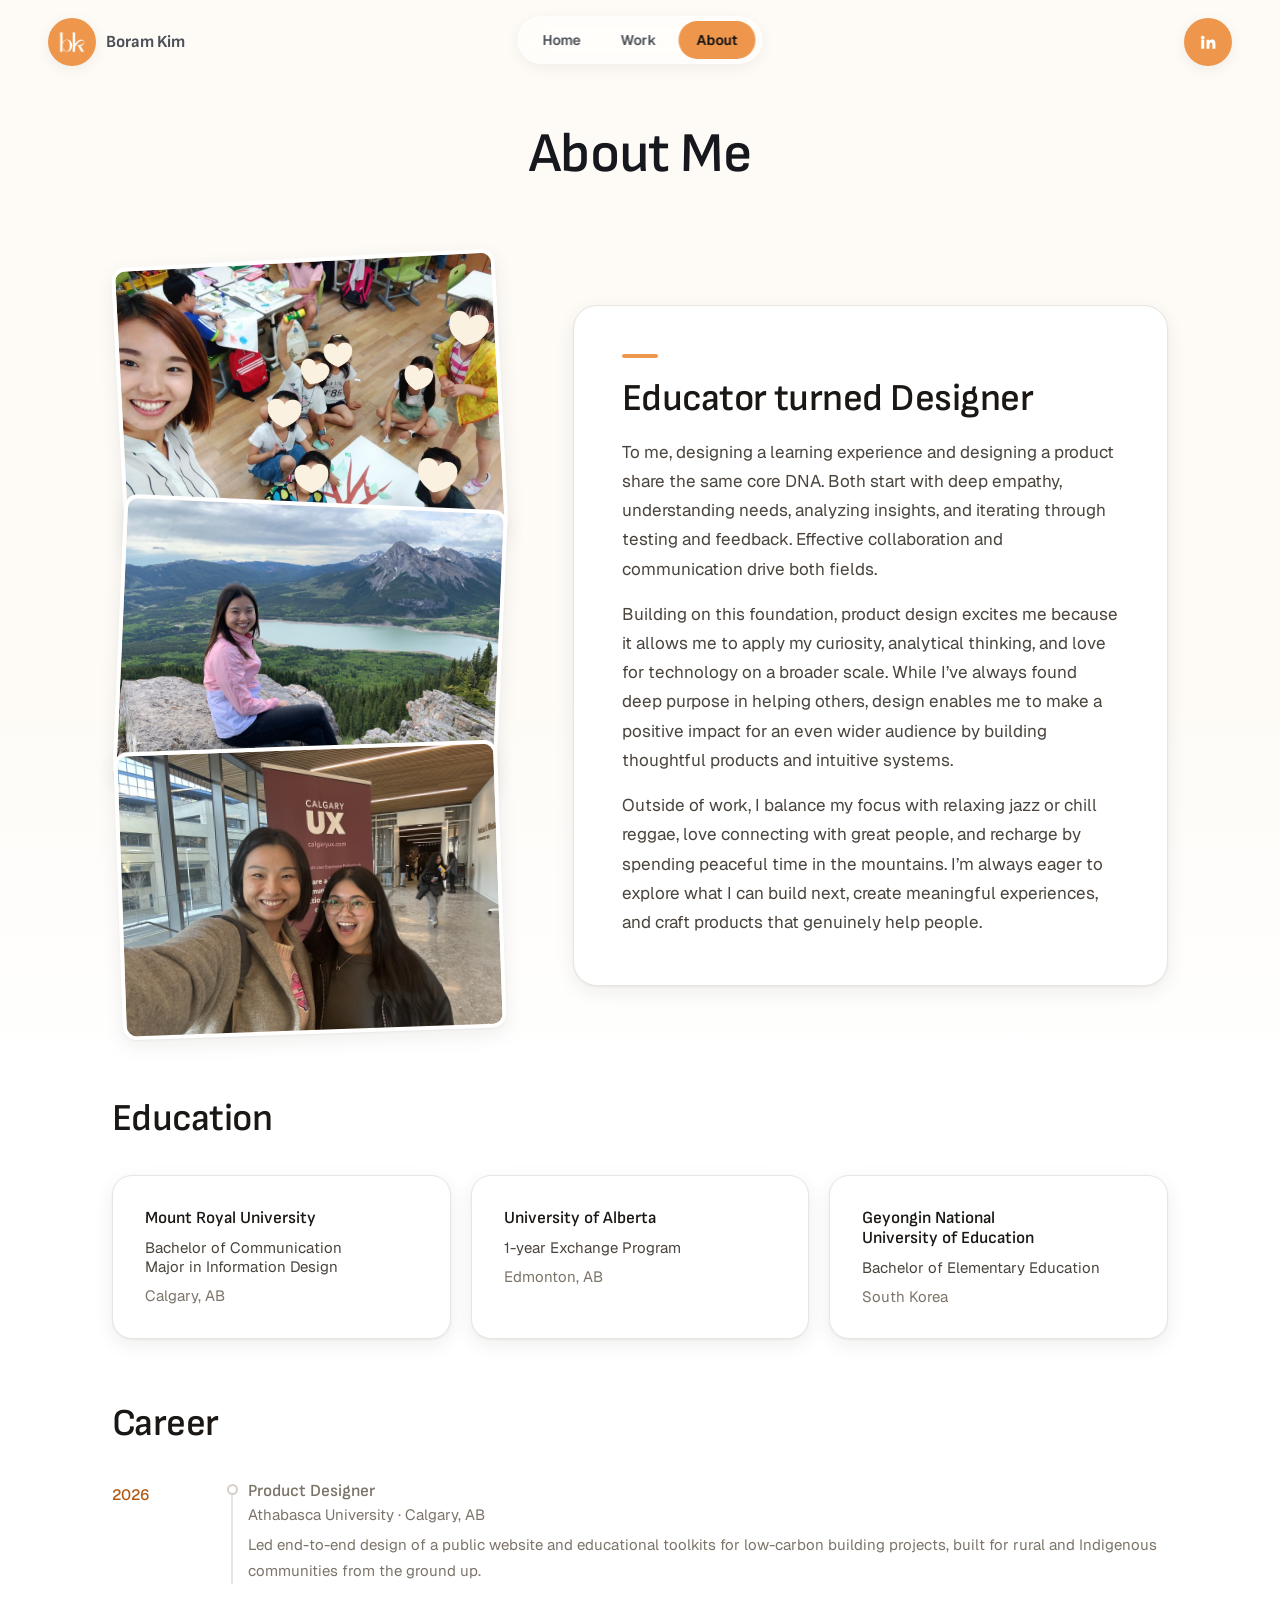
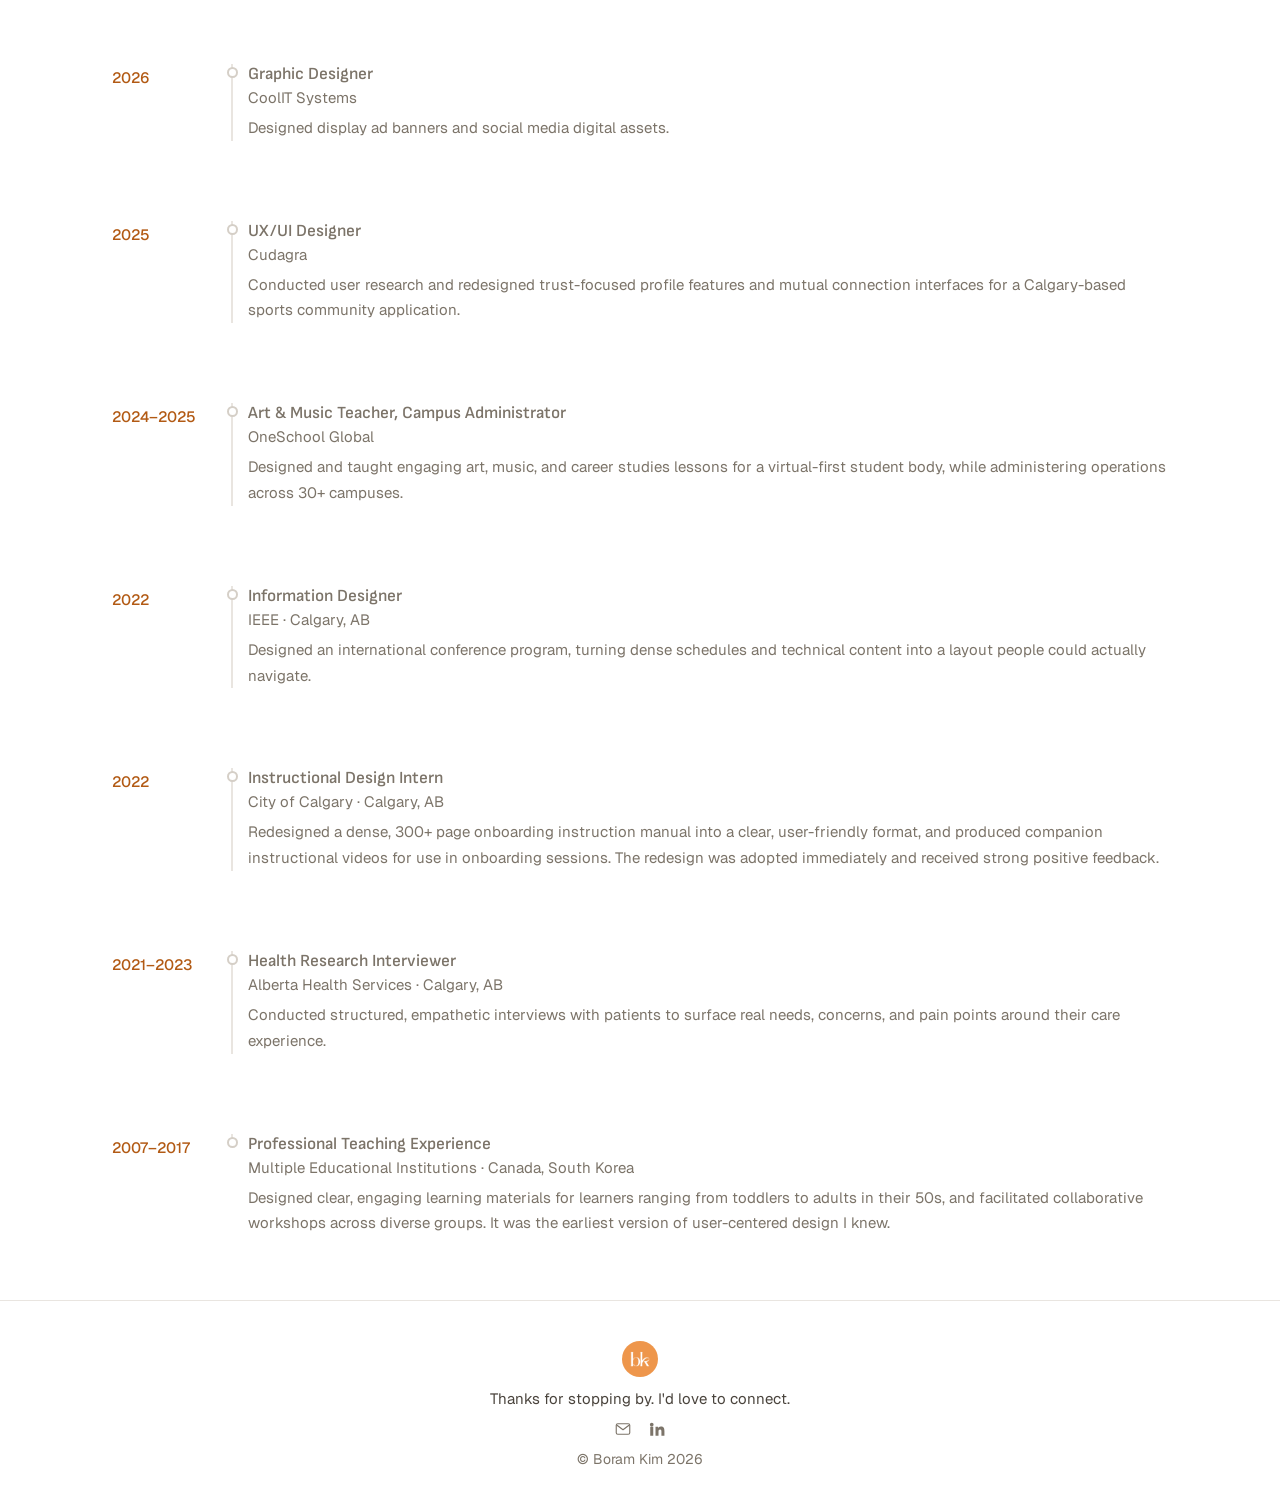
==== about.html @ 5d8f3855 "feat: vertical overlapping photo stack on About page, re-center eatt thumbnail Drop the placeholder " ====
<!DOCTYPE html>
<html lang="en">
<head>
<meta charset="UTF-8">
<meta name="viewport" content="width=device-width, initial-scale=1.0">
<title>Boram Kim | About</title>
<link rel="icon" type="image/png" sizes="32x32" href="images/favicon-32x32.png">
<link rel="icon" type="image/png" sizes="16x16" href="images/favicon-16x16.png">
<link rel="icon" href="images/favicon.ico">
<link rel="apple-touch-icon" sizes="180x180" href="images/apple-touch-icon.png">
<link rel="preconnect" href="https://fonts.googleapis.com">
<link rel="preconnect" href="https://fonts.gstatic.com" crossorigin>
<link rel="stylesheet" href="https://fonts.googleapis.com/css2?family=Geist:wght@400;500;600&family=Sofia+Sans:wght@400;500;600;700&display=swap">
<link rel="stylesheet" href="styles.css">
</head>
<body class="about-page">

<header class="navbar">
  <div class="nav-inner">
    <a class="nav-brand" href="index.html#home">
      <img class="nav-logo" src="images/logo-bk.png" alt="Boram Kim logo">
      <span class="brand-name">Boram Kim</span>
    </a>

    <nav class="nav-pill" aria-label="Main navigation">
      <a href="index.html#home" class="nav-link">Home</a>
      <a href="index.html#work" class="nav-link">Work</a>
      <a href="about.html" class="nav-link active">About</a>
    </nav>

    <div class="nav-actions">
      <a class="btn-linkedin" href="https://www.linkedin.com/in/boramkim/" aria-label="LinkedIn" target="_blank" rel="noopener">
        <svg width="18" height="18" viewBox="0 0 24 24" fill="currentColor" xmlns="http://www.w3.org/2000/svg">
          <path d="M4.98 3.5a2.5 2.5 0 1 1 0 5 2.5 2.5 0 0 1 0-5ZM3 9h4v12H3V9Zm6.5 0h3.8v1.64h.05c.53-1 1.83-2.06 3.77-2.06 4.03 0 4.78 2.65 4.78 6.1V21h-4v-5.4c0-1.29-.02-2.95-1.8-2.95-1.8 0-2.08 1.4-2.08 2.85V21h-4V9Z"/>
        </svg>
      </a>
      <button class="nav-burger" id="navBurger" aria-label="Menu" aria-expanded="false" aria-controls="mobileMenu">
        <span></span><span></span><span></span>
      </button>
    </div>
  </div>

  <nav class="mobile-menu" id="mobileMenu" aria-label="Mobile navigation">
    <a href="index.html#home" class="mobile-link">Home</a>
    <a href="index.html#work" class="mobile-link">Work</a>
    <a href="about.html" class="mobile-link active">About</a>
  </nav>
</header>

<main>
  <div class="about-hero-wrap">
  <section class="page-intro measure" id="about">
    <h1>About Me</h1>
  </section>

  <section class="about-top measure-wide" aria-label="Photos of Boram, and a short introduction">
    <div class="photo-stack">
      <button class="photo-stack-item" style="--rot:-3deg;" aria-label="Show photo 1">
        <img src="images/about-photo-2.jpg" alt="Boram teaching a group of children an art activity in her classroom">
      </button>
      <button class="photo-stack-item" style="--rot:2.5deg;" aria-label="Show photo 2">
        <img src="images/about-photo-3.jpg" alt="Boram smiling on a mountain summit overlooking a lake and forest">
      </button>
      <button class="photo-stack-item" style="--rot:-2deg;" aria-label="Show photo 3">
        <img src="images/about-photo-4.jpg" alt="Boram and a friend at a Calgary UX community event">
      </button>
    </div>

    <div class="intro-card">
      <span class="intro-card-dot" aria-hidden="true"></span>
      <h2>Educator turned Designer</h2>
      <p>To me, designing a learning experience and designing a product share the same core DNA. Both start with deep empathy, understanding needs, analyzing insights, and iterating through testing and feedback. Effective collaboration and communication drive both fields.</p>
      <p>Building on this foundation, product design excites me because it allows me to apply my curiosity, analytical thinking, and love for technology on a broader scale. While I&rsquo;ve always found deep purpose in helping others, design enables me to make a positive impact for an even wider audience by building thoughtful products and intuitive systems.</p>
      <p>Outside of work, I balance my focus with relaxing jazz or chill reggae, love connecting with great people, and recharge by spending peaceful time in the mountains. I&rsquo;m always eager to explore what I can build next, create meaningful experiences, and craft products that genuinely help people.</p>
    </div>
  </section>
  </div>

  <section class="education-wrap measure-wide">
    <div class="section-head">
      <h2>Education</h2>
    </div>

    <ul class="education-grid">
      <li class="education-item">
        <h3>Mount Royal University</h3>
        <p class="education-major">Bachelor of Communication<br>Major in Information Design</p>
        <p class="education-location">Calgary, AB</p>
      </li>
      <li class="education-item">
        <h3>University of Alberta</h3>
        <p class="education-major">1-year Exchange Program</p>
        <p class="education-location">Edmonton, AB</p>
      </li>
      <li class="education-item">
        <h3>Geyongin National University of Education</h3>
        <p class="education-major">Bachelor of Elementary Education</p>
        <p class="education-location">South Korea</p>
      </li>
    </ul>
  </section>

  <section class="timeline-wrap measure-wide">
    <div class="section-head">
      <h2>Career</h2>
    </div>

    <ol class="timeline">
      <li class="timeline-item">
        <div class="timeline-date-col">
          <span class="timeline-date">2026</span>
        </div>
        <div class="timeline-rail"><span class="timeline-dot" aria-hidden="true"></span></div>
        <div class="timeline-body">
          <h3>Product Designer</h3>
          <p class="timeline-org">Athabasca University · Calgary, AB</p>
          <p>Led end-to-end design of a public website and educational toolkits for low-carbon building projects, built for rural and Indigenous communities from the ground up.</p>
        </div>
      </li>

      <li class="timeline-item">
        <div class="timeline-date-col">
          <span class="timeline-date">2026</span>
        </div>
        <div class="timeline-rail"><span class="timeline-dot" aria-hidden="true"></span></div>
        <div class="timeline-body">
          <h3>Graphic Designer</h3>
          <p class="timeline-org">CoolIT Systems</p>
          <p>Designed display ad banners and social media digital assets.</p>
        </div>
      </li>

      <li class="timeline-item">
        <div class="timeline-date-col">
          <span class="timeline-date">2025</span>
        </div>
        <div class="timeline-rail"><span class="timeline-dot" aria-hidden="true"></span></div>
        <div class="timeline-body">
          <h3>UX/UI Designer</h3>
          <p class="timeline-org">Cudagra</p>
          <p>Conducted user research and redesigned trust-focused profile features and mutual connection interfaces for a Calgary-based sports community application.</p>
        </div>
      </li>

      <li class="timeline-item">
        <div class="timeline-date-col">
          <span class="timeline-date">2024–2025</span>
        </div>
        <div class="timeline-rail"><span class="timeline-dot" aria-hidden="true"></span></div>
        <div class="timeline-body">
          <h3>Art & Music Teacher, Campus Administrator</h3>
          <p class="timeline-org">OneSchool Global</p>
          <p>Designed and taught engaging art, music, and career studies lessons for a virtual-first student body, while administering operations across 30+ campuses.</p>
        </div>
      </li>

      <li class="timeline-item">
        <div class="timeline-date-col">
          <span class="timeline-date">2022</span>
        </div>
        <div class="timeline-rail"><span class="timeline-dot" aria-hidden="true"></span></div>
        <div class="timeline-body">
          <h3>Information Designer</h3>
          <p class="timeline-org">IEEE · Calgary, AB</p>
          <p>Designed an international conference program, turning dense schedules and technical content into a layout people could actually navigate.</p>
        </div>
      </li>

      <li class="timeline-item">
        <div class="timeline-date-col">
          <span class="timeline-date">2022</span>
        </div>
        <div class="timeline-rail"><span class="timeline-dot" aria-hidden="true"></span></div>
        <div class="timeline-body">
          <h3>Instructional Design Intern</h3>
          <p class="timeline-org">City of Calgary · Calgary, AB</p>
          <p>Redesigned a dense, 300+ page onboarding instruction manual into a clear, user-friendly format, and produced companion instructional videos for use in onboarding sessions. The redesign was adopted immediately and received strong positive feedback.</p>
        </div>
      </li>

      <li class="timeline-item">
        <div class="timeline-date-col">
          <span class="timeline-date">2021–2023</span>
        </div>
        <div class="timeline-rail"><span class="timeline-dot" aria-hidden="true"></span></div>
        <div class="timeline-body">
          <h3>Health Research Interviewer</h3>
          <p class="timeline-org">Alberta Health Services · Calgary, AB</p>
          <p>Conducted structured, empathetic interviews with patients to surface real needs, concerns, and pain points around their care experience.</p>
        </div>
      </li>

      <li class="timeline-item">
        <div class="timeline-date-col">
          <span class="timeline-date">2007–2017</span>
        </div>
        <div class="timeline-rail"><span class="timeline-dot" aria-hidden="true"></span></div>
        <div class="timeline-body">
          <h3>Professional Teaching Experience</h3>
          <p class="timeline-org">Multiple Educational Institutions · Canada, South Korea</p>
          <p>Designed clear, engaging learning materials for learners ranging from toddlers to adults in their 50s, and facilitated collaborative workshops across diverse groups. It was the earliest version of user-centered design I knew.</p>
        </div>
      </li>
    </ol>
  </section>
</main>

<footer class="site-footer">
  <img class="footer-mark" src="images/logo-bk.png" alt="Boram Kim logo">
  <p class="footer-tagline">Thanks for stopping by. I'd love to connect.</p>

  <div class="footer-links">
    <a href="mailto:boram.g.kim@gmail.com" aria-label="Email">
      <svg width="18" height="18" viewBox="0 0 24 24" fill="none" xmlns="http://www.w3.org/2000/svg">
        <rect x="3" y="5" width="18" height="14" rx="2" stroke="currentColor" stroke-width="1.5"/>
        <path d="m4 7 8 6 8-6" stroke="currentColor" stroke-width="1.5" stroke-linecap="round" stroke-linejoin="round"/>
      </svg>
    </a>
    <a href="https://www.linkedin.com/in/boramkim/" aria-label="LinkedIn" target="_blank" rel="noopener">
      <svg width="18" height="18" viewBox="0 0 24 24" fill="currentColor" xmlns="http://www.w3.org/2000/svg">
        <path d="M4.98 3.5a2.5 2.5 0 1 1 0 5 2.5 2.5 0 0 1 0-5ZM3 9h4v12H3V9Zm6.5 0h3.8v1.64h.05c.53-1 1.83-2.06 3.77-2.06 4.03 0 4.78 2.65 4.78 6.1V21h-4v-5.4c0-1.29-.02-2.95-1.8-2.95-1.8 0-2.08 1.4-2.08 2.85V21h-4V9Z"/>
      </svg>
    </a>
  </div>

  <p class="footer-copyright">&copy; Boram Kim <span id="footerYear"></span></p>
</footer>

<script src="script.js"></script>
</body>
</html>
---- styles.css ----
:root {
  /* Landing/about exception palette — design-system.md §9.2 */
  --bg: #fdf8f0;
  --ink: #16181d;
  --gray: #6b7280;
  --gray-dark: #4b4f58;
  --yellow: #ee964b;
  --black: #111214;
  --white: #ffffff;
  --nav-h: 48px;

  /* Typography — design-system.md §3 (applies site-wide, no exception) */
  --font-display: "Sofia Sans", "Helvetica Neue", Arial, sans-serif;
  --font-accent: "Sofia Sans", "Helvetica Neue", Arial, sans-serif;
  --font-body: "Geist", -apple-system, "Segoe UI", sans-serif;

  --text-display: clamp(2.75rem, 1.5rem + 5.2vw, 5rem);
  --text-h1: clamp(2.25rem, 1.5rem + 3.0vw, 3.5rem);
  --text-h2: clamp(1.75rem, 1.35rem + 1.7vw, 2.375rem);
  --text-h3: clamp(1.375rem, 1.18rem + 0.8vw, 1.6875rem);
  --text-h4: 1.0625rem;
  --text-lead: clamp(1.125rem, 1.05rem + 0.4vw, 1.375rem);
  --text-body: 1.0625rem;
  --text-body-sm: 0.9375rem;
  --text-caption: 0.875rem;
  --text-eyebrow: 0.8125rem;
  --text-micro: 0.6875rem; /* interview-insight card labels */
  --text-metric: clamp(2.5rem, 1.8rem + 3.0vw, 3.75rem);
  --text-num-lg: clamp(1.75rem, 1.4rem + 1.2vw, 2.25rem); /* case-study row numbering */

  --leading-display: 1.0;
  --leading-tight: 1.10;
  --leading-snug: 1.35;
  --leading-relaxed: 1.5;
  --leading-body: 1.72;

  --tracking-display: -0.022em;
  --tracking-tight: -0.014em;
  --tracking-normal: 0em;
  --tracking-accent: 0.09em;

  /* Layout — design-system.md §4 (applies site-wide, no exception) */
  --measure: 52rem;
  --measure-wide: 72rem; /* docs/landing-structure-update.md §0b — card grids only */
  --page-gutter: clamp(1.25rem, 5vw, 3rem);
  --rail-width: 8rem; /* design-system.md §4.1 — case-study side nav rail */
  --rail-gap: 2.5rem;

  /* Elevation — docs/landing-structure-update.md §0a */
  --shadow-card: 0 1px 2px rgb(26 23 20 / .05),
                 0 6px 20px rgb(26 23 20 / .07);
  --shadow-card-hover: 0 2px 4px rgb(26 23 20 / .06),
                       0 14px 32px rgb(26 23 20 / .11);

  /* design-system.md §9.2 names, aliased to the tokens above (no value change) */
  --landing-bg: var(--bg);
  --landing-ink: var(--ink);
  --landing-gray: var(--gray);
  --landing-gray-dark: var(--gray-dark);
  --landing-accent: var(--yellow);
  --landing-black: var(--black);
  --landing-white: var(--white);

  /* Color — design-system.md §2.1 (applies site-wide, no exception) */
  --color-paper: #ffffff;
  --color-paper-sunken: #faf8f6;
  --color-line: #e9e5e0;
  --color-line-strong: #d5cfc7;
  --color-ink: #1a1714;
  --color-ink-secondary: #4a443d;
  --color-ink-muted: #7c7469;
  --color-brand: #ee964b;
  --color-brand-ink: #b25a14;
  --color-brand-soft: #fdf1e6;
  --color-teal: #1f6f63;
  --color-teal-soft: #e7f1ef;
  --color-focus: #b25a14;
}

.measure {
  width: 100%;
  max-width: var(--measure);
  margin-inline: auto;
  padding-inline: var(--page-gutter);
}

.measure-wide {
  width: 100%;
  max-width: var(--measure-wide);
  margin-inline: auto;
  padding-inline: var(--page-gutter);
}

* { box-sizing: border-box; }

html { scroll-behavior: smooth; }

html, body {
  margin: 0;
  padding: 0;
  background: var(--bg);
  color: var(--ink);
  font-family: var(--font-body), "Apple Color Emoji", "Segoe UI Emoji", "Noto Color Emoji", sans-serif;
}

/* About page only — the top (.about-hero-wrap) carries its own cream-to-
   white gradient, so the body base just needs to be the white it fades
   into for the sections below. */
body.about-page {
  background: var(--color-paper);
}

/* Matches where "Case Studies" lands when Work is clicked from the landing
   page (.work-white's own top padding), so the two pages' headings sit at
   the same height. */
body.about-page .page-intro {
  padding-top: 7.75rem;
}

a { text-decoration: none; color: inherit; }
button { font: inherit; border: none; background: none; cursor: pointer; }

h1, h2, h3, h4 {
  font-family: var(--font-display);
  font-weight: 600;
  text-wrap: balance;
  margin: 0;
}

/* ---------- Navbar ---------- */

.navbar {
  position: absolute;
  inset-inline: 0;
  top: 0;
  z-index: 6;
  padding: 18px var(--page-gutter);
}

.nav-inner {
  /* spans the full navbar (inset only by its page-gutter padding) so the
     logo and icon sit toward the viewport edges instead of --measure's
     narrower reading width */
  width: 100%;
  display: grid;
  grid-template-columns: 1fr auto 1fr;
  align-items: center;
  gap: 16px;
}

/* explicit column placement: .nav-pill is position:fixed and out of grid
   flow, so auto-placement would otherwise slide .nav-actions into the
   middle column instead of the right one */
.nav-brand { grid-column: 1; justify-self: start; }
.nav-actions { grid-column: 3; justify-self: end; }

.nav-brand {
  display: flex;
  align-items: center;
  gap: 10px;
  flex-shrink: 0;
}

.nav-logo {
  width: var(--nav-h);
  height: var(--nav-h);
  border-radius: 50%;
  box-shadow: 0 4px 16px rgba(17, 18, 20, 0.06);
  object-fit: cover;
  flex-shrink: 0;
}

.brand-name {
  font-family: var(--font-display);
  font-weight: 700;
  font-size: 17px;
  color: var(--gray-dark);
}

.nav-pill {
  position: fixed;
  top: 16px;
  left: 50%;
  transform: translateX(-50%);
  z-index: 50;
  display: flex;
  align-items: center;
  gap: 4px;
  height: var(--nav-h);
  background: rgba(255, 255, 255, 0.55);
  backdrop-filter: blur(14px) saturate(180%);
  -webkit-backdrop-filter: blur(14px) saturate(180%);
  border: 1px solid rgba(255, 255, 255, 0.6);
  border-radius: 999px;
  padding: 4px 6px;
  box-shadow: 0 4px 16px rgba(17, 18, 20, 0.06);
}

.nav-link {
  height: 100%;
  display: flex;
  align-items: center;
  padding: 0 18px;
  border-radius: 999px;
  font-weight: 600;
  font-size: 14px;
  color: #4b4f58;
  transition: background 0.2s, color 0.2s;
  white-space: nowrap;
}

.nav-link:hover { color: var(--ink); }

.nav-link.active {
  background: var(--yellow);
  color: var(--black);
}

.nav-actions {
  display: flex;
  align-items: center;
  gap: 8px;
  flex-shrink: 0;
}

.btn-linkedin {
  display: flex;
  align-items: center;
  justify-content: center;
  width: var(--nav-h);
  height: var(--nav-h);
  background: var(--yellow);
  color: var(--white);
  border-radius: 50%;
  box-shadow: 0 4px 16px rgba(17, 18, 20, 0.06);
  transition: transform 0.15s ease;
}

.btn-linkedin:hover { transform: translateY(-2px); }

.nav-burger {
  display: none;
  flex-direction: column;
  align-items: center;
  justify-content: center;
  gap: 5px;
  width: var(--nav-h);
  height: var(--nav-h);
  background: var(--white);
  border-radius: 12px;
  box-shadow: 0 4px 16px rgba(17, 18, 20, 0.06);
}

.nav-burger span {
  width: 20px;
  height: 2px;
  background: var(--black);
  border-radius: 2px;
  transition: transform 0.2s ease, opacity 0.2s ease;
}

.nav-burger.open span:nth-child(1) { transform: translateY(7px) rotate(45deg); }
.nav-burger.open span:nth-child(2) { opacity: 0; }
.nav-burger.open span:nth-child(3) { transform: translateY(-7px) rotate(-45deg); }

.mobile-menu {
  display: none;
  flex-direction: column;
  width: 200px;
  padding: 0 8px;
  max-height: 0;
  overflow: hidden;
  background: var(--white);
  border-radius: 16px;
  box-shadow: 0 4px 16px rgba(17, 18, 20, 0.06);
  box-sizing: border-box;
  transition: max-height 0.25s ease, padding 0.25s ease;
}

/* Padding only applies once open — at max-height:0 it left a persistent
   sliver visible even "closed", since Chrome doesn't collapse padding
   along with a max-height clamp the way it does ordinary content. */
.mobile-menu.open { padding: 4px 8px; }

.mobile-menu.open {
  max-height: 240px;
}

.mobile-link {
  position: relative;
  padding: 14px 6px;
  font-weight: 600;
  font-size: 15px;
  color: var(--ink);
}

/* Inset from the link's own padding edges (shorter than full-bleed) and
   skipped on the last item — no divider needed below "About". */
.mobile-link:not(:last-child)::after {
  content: "";
  position: absolute;
  left: 6px;
  right: 6px;
  bottom: 0;
  border-bottom: 1px solid rgba(17, 18, 20, 0.05);
}

.mobile-link.active { color: var(--black); font-weight: 700; }

/* ---------- Hero ---------- */

.hero {
  position: relative;
  min-height: 100svh;
  display: grid;
  place-items: center;
  align-content: center; /* without this, the two auto rows stretch to fill
    the hero and each child centers inside its own oversized row instead of
    the headline+copy centering together as one compact block */
  padding: 6.5rem 0 5.75rem; /* top clears the header, bottom clears the scroll cue */
  overflow: hidden;
  color: var(--landing-ink);

  background: linear-gradient(
    to bottom,
    var(--landing-bg) 0%,
    var(--landing-bg) 72%,
    var(--color-paper) 100%
  );
}

.hero-content {
  position: relative;
  z-index: 5;
  /* text column stays exactly --measure wide, as before — the page-gutter
     padding here is only a narrow-viewport safety margin, not a width cut */
  max-width: calc(var(--measure) + 2 * var(--page-gutter));
  margin-inline: auto;
  padding-inline: var(--page-gutter);
  text-align: center;
}

.hero h1 {
  /* --text-display is documented as hero-only at 44→80px (design-system.md §3.2);
     using --text-h1 (36→56px) instead — still an existing design-system token,
     just the next size down, no new value introduced */
  font-size: var(--text-h1);
  line-height: var(--leading-tight);
  letter-spacing: var(--tracking-tight);
}

/* ---------- Generic page intro (non-hero pages, e.g. about.html) ---------- */
/* Top padding matches .hero's so content clears the absolutely-positioned navbar. */

.page-intro {
  padding: 6.5rem 0 4rem;
  text-align: center;
}

.page-intro h1 {
  font-size: var(--text-h1);
  line-height: var(--leading-tight);
  letter-spacing: var(--tracking-tight);
}

/* ---------- About page: hero gradient (mirrors .hero's cream-to-white fade) ---------- */

.about-hero-wrap {
  background: linear-gradient(
    to bottom,
    color-mix(in srgb, var(--bg) 55%, white) 0%,
    color-mix(in srgb, var(--bg) 55%, white) 65%,
    var(--color-paper) 100%
  );
}

/* ---------- About page: photo stack + intro (side by side) ---------- */

.about-top {
  display: grid;
  grid-template-columns: minmax(0, 4fr) minmax(0, 6fr);
  align-items: center;
  gap: clamp(2rem, 5vw, 4rem);
  padding-block: 0.5rem 3rem;
}

.photo-stack {
  display: flex;
  flex-direction: column;
  align-items: center;
  width: 100%;
  max-width: 24rem;
  margin-inline: auto;
}

.photo-stack-item {
  position: relative;
  width: 100%;
  aspect-ratio: 4 / 3;
  padding: 0;
  border: 4px solid var(--color-paper);
  border-radius: 0.875rem;
  overflow: hidden;
  background: var(--color-brand-soft);
  box-shadow: var(--shadow-card);
  color: var(--color-ink-muted);
  display: grid;
  place-items: center;
  rotate: var(--rot);
  cursor: pointer;
  margin-top: -2.75rem;
  transition: rotate 220ms cubic-bezier(.22,.61,.36,1),
              translate 220ms cubic-bezier(.22,.61,.36,1),
              scale 220ms cubic-bezier(.22,.61,.36,1),
              box-shadow 220ms ease;
}

.photo-stack-item:first-child { margin-top: 0; }

.photo-stack-item img {
  width: 100%;
  height: 100%;
  object-fit: cover;
  display: block;
}

.photo-stack-item.is-front {
  rotate: 0deg;
  scale: 1.06;
  translate: 0 -0.625rem;
  box-shadow: var(--shadow-card-hover);
}

/* ---------- About page: intro card ---------- */

.intro-card {
  background: var(--color-paper);
  border: 1px solid var(--color-line);
  border-radius: 1.5rem;
  padding: clamp(1.75rem, 4vw, 3rem);
  box-shadow: var(--shadow-card);
}

.intro-card-dot {
  display: block;
  width: 2.25rem;
  height: 4px;
  border-radius: 999px;
  background: var(--yellow);
  margin-bottom: 1.25rem;
}

.intro-card h2 {
  font-size: var(--text-h2);
  line-height: var(--leading-tight);
  letter-spacing: var(--tracking-tight);
  color: var(--color-ink);
  margin-bottom: 1.125rem;
}

.intro-card p {
  font-size: var(--text-body);
  line-height: var(--leading-body);
  color: var(--color-ink-secondary);
  margin: 0 0 1rem;
}

.intro-card p:last-child { margin-bottom: 0; }

/* ---------- About page: education + career ---------- */

.education-wrap { padding-block: 1rem 3rem; }
.timeline-wrap { padding-block: 1rem 4rem; }

.section-head { margin-bottom: clamp(1.5rem, 4vw, 2.25rem); }

.section-head h2 {
  font-size: var(--text-h2);
  line-height: var(--leading-tight);
  letter-spacing: var(--tracking-tight);
  color: var(--color-ink);
}

.education-grid {
  list-style: none;
  margin: 0;
  padding: 0;
  display: grid;
  grid-template-columns: repeat(3, 1fr);
  gap: 1.25rem;
}

.education-item {
  background: var(--color-paper);
  border: 1px solid var(--color-line);
  border-radius: 1.25rem;
  padding: clamp(1.5rem, 3vw, 2rem);
  box-shadow: var(--shadow-card);
  display: flex;
  flex-direction: column;
  gap: 0.625rem;
}

.education-item h3 {
  font-size: var(--text-h4);
  font-weight: 600;
  color: var(--color-ink);
}

.education-major {
  margin: 0;
  font-size: var(--text-body-sm);
  color: var(--color-ink-secondary);
}

.education-location {
  margin: 0;
  font-size: var(--text-body-sm);
  color: var(--color-ink-muted);
}

.timeline {
  list-style: none;
  margin: 0;
  padding: 0;
}

.timeline-item {
  display: grid;
  /* fixed first-column width, not minmax() — each <li> is its own grid
     container, so a content-sized track resolves to a different width per
     row (short "2026" vs. "May – Aug 2022"), throwing the dot/rail out of
     alignment between rows and making the connecting line look broken */
  grid-template-columns: 6.5rem 2rem 1fr;
  padding-block: clamp(1.75rem, 3.5vw, 2.5rem);
}

.timeline-item:first-child { padding-top: 0; }
.timeline-item:last-child { padding-bottom: 0; }

.timeline-date-col { padding-top: 0.1875rem; }

.timeline-date {
  font-size: var(--text-body-sm);
  font-weight: 500;
  color: var(--color-brand-ink);
}

.timeline-rail {
  position: relative;
  display: flex;
  justify-content: center;
}

.timeline-rail::before {
  content: "";
  position: absolute;
  left: 50%;
  top: 0;
  bottom: 0;
  width: 2px;
  translate: -50% 0;
  background: var(--color-line);
}

.timeline-item:first-child .timeline-rail::before { top: 0.5625rem; }
.timeline-item:last-child .timeline-rail::before { bottom: calc(100% - 0.5625rem); }

.timeline-dot {
  position: relative;
  z-index: 1;
  margin-top: 0.1875rem;
  width: 0.6875rem;
  height: 0.6875rem;
  border-radius: 50%;
  background: var(--color-paper);
  border: 2px solid var(--color-line-strong);
  transition: background 240ms ease, border-color 240ms ease, box-shadow 240ms ease;
}

.timeline-body h3 {
  margin: 0 0 0.25rem;
  font-size: var(--text-h4);
  font-weight: 600;
  color: var(--color-ink-muted);
  transition: color 240ms ease;
}

.timeline-org {
  margin: 0 0 0.5rem;
  font-size: var(--text-body-sm);
  color: var(--color-ink-muted);
}

.timeline-body p:last-child {
  margin: 0;
  font-size: var(--text-body-sm);
  line-height: var(--leading-body);
  color: var(--color-ink-muted);
  transition: color 240ms ease;
}

.timeline-item.is-active .timeline-dot {
  background: var(--color-brand);
  border-color: var(--color-brand);
  box-shadow: 0 0 0 4px var(--color-brand-soft);
}

.timeline-item.is-active .timeline-body h3 { color: var(--color-ink); }

.timeline-item.is-active .timeline-org,
.timeline-item.is-active .timeline-body p:last-child {
  color: var(--color-ink-secondary);
}

.hero-copy {
  position: relative;
  z-index: 5;
  max-width: calc(var(--measure) + 2 * var(--page-gutter));
  margin-inline: auto;
  padding-inline: var(--page-gutter);
  text-align: center;
  margin-block: 44px 64px;
}

.highlight {
  position: relative;
  display: inline-block;
  color: var(--yellow);
}

.highlight .wavy {
  position: absolute;
  left: 0;
  bottom: -8px;
  width: 100%;
  height: 10px;
}

.highlight .wavy path {
  stroke: var(--yellow);
  stroke-width: 6;
  stroke-linecap: round;
}

.subtitle {
  color: var(--gray-dark);
  font-weight: 400;
  font-size: var(--text-lead);
  line-height: var(--leading-snug);
  margin: 0 0 44px;
}

.mobile-break { display: none; }

.hero-actions {
  display: flex;
  align-items: center;
  justify-content: center;
  gap: 12px;
  flex-wrap: wrap;
}

.btn-primary, .btn-secondary {
  padding: 14px 26px;
  border-radius: 10px;
  font-weight: 400;
  font-size: 14px;
  transition: transform 0.15s ease, box-shadow 0.15s ease;
}

.btn-primary {
  background: var(--yellow);
  color: var(--black);
}

.btn-secondary {
  background: var(--white);
  color: var(--black);
  box-shadow: 0 4px 16px rgba(17, 18, 20, 0.06);
}

.btn-primary:hover, .btn-secondary:hover {
  transform: translateY(-2px);
  box-shadow: 0 8px 20px rgba(17, 18, 20, 0.1);
}

/* ---------- Scroll cue ---------- */

.scroll-cue {
  position: absolute;
  bottom: 1.75rem;
  left: 50%;
  translate: -50% 0;
  z-index: 2;
  display: flex;
  flex-direction: column;
  align-items: center;
  gap: 0.4375rem;

  font-family: var(--font-accent);
  font-size: var(--text-eyebrow);
  font-weight: 600;
  letter-spacing: var(--tracking-accent);
  text-transform: uppercase;
  color: var(--color-ink-muted);
  text-decoration: none;
}

.scroll-cue svg { animation: nudge 2.2s ease-in-out infinite; }

@keyframes nudge {
  0%, 100% { transform: translateY(0);        opacity: .4; }
  50%      { transform: translateY(.375rem);  opacity: 1; }
}

/* ---------- Floating icon bubbles ---------- */

.hero-icons {
  position: absolute;
  /* matches .hero's own padding, so top:%/bottom:% on bubbles clears the
     header/scroll-cue instead of measuring against the full hero box */
  top: 6.5rem;
  right: 0;
  bottom: 5.75rem;
  left: 0;
}

.icon-bubble {
  position: absolute;
  top: var(--top);
  left: var(--left);
  transform: translate(-50%, -50%);
  animation: float var(--duration, 5s) ease-in-out infinite;
  animation-delay: var(--delay, 0s);
  z-index: 3;
}

.icon-bubble.active {
  animation-play-state: paused;
  z-index: 11;
}

@keyframes float {
  0%, 100% { transform: translate(-50%, -50%) translateY(0); }
  50% { transform: translate(-50%, -50%) translateY(-14px); }
}

.bubble-circle {
  width: clamp(3.25rem, 5.1vw, 4.6875rem);   /* docs/landing-structure-update.md §2 size */
  height: clamp(3.25rem, 5.1vw, 4.6875rem);
  border-radius: 50%;
  background: transparent;
  box-shadow: none;
  display: flex;
  align-items: center;
  justify-content: center;
  font-size: clamp(2.125rem, 3.4vw, 3.125rem);   /* 34 → 50px, docs/landing-structure-update.md §2 */
  font-family: "Apple Color Emoji", "Segoe UI Emoji", "Noto Color Emoji", sans-serif;
  transition: transform 0.2s ease, filter 0.2s ease;
}

.bubble-circle:hover {
  transform: scale(1.1);
  filter: drop-shadow(0 8px 12px rgba(17, 18, 20, 0.18));
}

.bubble-icon-img {
  /* Color emoji glyphs (piano, etc.) render with much more visual ink than
     their nominal font-size box, so this is sized up from .bubble-circle's
     font-size to read as the same size on screen. */
  height: clamp(2.3rem, 3.68vw, 3.4rem);
  width: auto;
  display: block;
}

.icon-bubble.active .bubble-circle {
  transform: scale(1.1);
  filter: drop-shadow(0 8px 12px rgba(17, 18, 20, 0.18));
}

/* Speech-bubble tooltip */

.bubble-tooltip {
  position: absolute;
  top: 50%;
  min-width: 210px;
  max-width: 250px;
  background: var(--white);
  color: var(--ink);
  padding: 12px 14px;
  border-radius: 14px;
  font-size: 13px;
  line-height: 1.5;
  text-align: left;
  opacity: 0;
  pointer-events: none;
  transform: translateY(-50%) scale(0.9);
  transition: opacity 0.18s ease, transform 0.18s ease;
  box-shadow: 0 12px 30px rgba(17, 18, 20, 0.14);
  z-index: 10;
}

.bubble-tooltip strong {
  display: block;
  font-size: 13px;
  margin-bottom: 3px;
  color: var(--ink);
}

.bubble-tooltip p { margin: 0; color: var(--gray); }

.icon-bubble.active .bubble-tooltip {
  opacity: 1;
  pointer-events: auto;
  transform: translateY(-50%) scale(1);
}

.bubble-circle[data-tooltip-pos="right"] ~ .bubble-tooltip {
  left: calc(100% + 16px);
}
.bubble-circle[data-tooltip-pos="left"] ~ .bubble-tooltip {
  right: calc(100% + 16px);
  left: auto;
}
.bubble-circle[data-tooltip-pos="bottom"] ~ .bubble-tooltip {
  top: calc(100% + 14px);
  left: 50%;
  transform: translateX(-50%) scale(0.9);
}
.icon-bubble.active .bubble-circle[data-tooltip-pos="bottom"] ~ .bubble-tooltip {
  transform: translateX(-50%) scale(1);
}

/* Speech-bubble arrow */
.bubble-tooltip::after {
  content: "";
  position: absolute;
  width: 10px;
  height: 10px;
  background: var(--white);
}

.bubble-circle[data-tooltip-pos="right"] ~ .bubble-tooltip::after {
  left: -4px;
  top: 50%;
  transform: translateY(-50%) rotate(45deg);
}
.bubble-circle[data-tooltip-pos="left"] ~ .bubble-tooltip::after {
  right: -4px;
  top: 50%;
  transform: translateY(-50%) rotate(45deg);
}
.bubble-circle[data-tooltip-pos="bottom"] ~ .bubble-tooltip::after {
  top: -4px;
  left: 50%;
  transform: translateX(-50%) rotate(45deg);
}

/* ---------- Work (Case Studies + Contact) ---------- */

.work {
  --w-panel: #ffffff;
  --w-border: #ece2d2;
  --w-ink: #1a1714;
  --w-body: #4a443d;
  --w-muted: #7c7469;
  --w-accent: #b25a14;
  --w-orange: #ee964b;
  --w-orange-hover: #e5842f;
  --w-green: #1f6f63;
  --w-sub-bg: #fbf6ec;

  color: var(--w-body);
  scroll-margin-top: 24px;
}

.work h2, .work h3 {
  color: var(--w-ink);
}

.work-white {
  background: var(--color-paper);
  padding: clamp(3rem, 6vw, 5rem) 0 clamp(5rem, 12vw, 8.75rem);
}

.work-head {
  text-align: center;
  margin-bottom: clamp(2.5rem, 5vw, 3.75rem);
}

.work-head h1,
.work-head h2 {
  margin: 0;
  font-family: var(--font-display);
  font-weight: 700;
  font-size: var(--text-h1);          /* not --text-h2 — outweighs the scroll cue above it */
  line-height: var(--leading-tight);
  letter-spacing: var(--tracking-tight);
  color: var(--color-ink);
}

.grid {
  display: grid;
  grid-template-columns: repeat(2, 1fr);
  gap: 1.75rem;
}

.case {
  display: block;
  background: var(--color-paper);
  border-radius: 1rem;
  padding: 0.875rem 0.875rem 1.5rem;
  box-shadow: var(--shadow-card);
  text-decoration: none;
  color: inherit;
  transition: box-shadow 180ms cubic-bezier(.22,.61,.36,1),
              transform  180ms cubic-bezier(.22,.61,.36,1);
}

.case:hover {
  box-shadow: var(--shadow-card-hover);
  transform: translateY(-3px);
}

/* Not a link — just previews an upcoming case study. */
.case.is-soon { cursor: default; }
.case.is-soon:hover { box-shadow: var(--shadow-card); transform: none; }

.thumb-badge {
  position: absolute;
  top: 50%;
  left: 50%;
  translate: -50% -50%;
  font-family: var(--font-accent);
  font-weight: 600;
  font-size: var(--text-eyebrow);
  letter-spacing: var(--tracking-accent);
  text-transform: uppercase;
  color: var(--color-ink);
  background: color-mix(in srgb, var(--color-paper) 85%, transparent);
  padding: 0.5rem 1rem;
  border-radius: 999px;
  box-shadow: var(--shadow-card);
  white-space: nowrap;
}

.thumb {
  position: relative;
  aspect-ratio: 3 / 2;
  border-radius: 0.625rem;
  background: var(--color-brand-soft);
  margin-bottom: 1.25rem;
  display: grid;
  place-items: center;
  overflow: hidden;
}

.thumb img {
  width: 100%;
  height: 100%;
  object-fit: cover;
  object-position: center top;
}

/* Full-bleed screenshot thumbs (e.g. hero-image reuse) crop badly at 3:2 —
   show the whole image centered instead of covering and cutting off the
   edges. Plain paper bg, not the shared brand-soft one: two case cards
   sitting side by side on the same orange tint read as near-duplicates. */
.thumb.is-contain {
  background: var(--color-paper);
}

.thumb.is-contain img {
  object-fit: contain;
  object-position: center;
  transform: scale(var(--thumb-zoom, 1));
}

.case-body { padding-inline: 0.625rem; }

.tags { display: flex; gap: 0.4375rem; flex-wrap: wrap; margin-bottom: 0.9375rem; }

.tag {
  padding: 0.3125rem 0.6875rem;
  border-radius: 999px;
  background: var(--color-brand-soft);
  font-family: var(--font-body);
  font-size: var(--text-caption);
  font-weight: 500;
  color: var(--color-ink-muted);
  line-height: 1;
}

.case h3 {
  margin: 0 0 0.625rem;
  padding-left: 0.6875rem;
  font-family: var(--font-display);
  font-weight: 600;
  font-size: var(--text-lead);
  line-height: var(--leading-snug);
  letter-spacing: var(--tracking-tight);
  color: var(--color-ink);
}

.case p {
  margin: 0;
  padding-left: 0.6875rem;
  font-size: var(--text-body-sm);
  line-height: var(--leading-body);
  color: var(--color-ink-secondary);
}

/* ---------- Contact ---------- */

.contact {
  border-top: 1px solid var(--w-border);
  background: var(--w-sub-bg);
  padding: 80px var(--page-gutter) 88px;
  display: flex;
  flex-direction: column;
  align-items: center;
  gap: 36px;
  scroll-margin-top: 24px;
}

.contact-head {
  display: flex;
  flex-direction: column;
  align-items: center;
  gap: 16px;
  text-align: center;
  max-width: var(--measure);
}

.contact-status {
  display: inline-flex;
  align-items: center;
  gap: 9px;
  font-family: var(--font-display);
  font-size: var(--text-eyebrow);
  font-weight: 600;
  letter-spacing: var(--tracking-accent);
  text-transform: uppercase;
  color: var(--w-muted);
}

.contact-dot {
  width: 7px;
  height: 7px;
  border-radius: 50%;
  background: var(--w-green);
}

.contact-head h2 {
  font-size: var(--text-h2);
  line-height: var(--leading-tight);
  letter-spacing: var(--tracking-tight);
}

.contact-head p {
  font-size: var(--text-body);
  line-height: var(--leading-body);
  margin: 0;
}

.contact-form {
  width: 100%;
  max-width: var(--measure);
  display: grid;
  grid-template-columns: 1fr 1fr;
  gap: 16px;
}

.field {
  display: flex;
  flex-direction: column;
  gap: 7px;
}

.field span {
  font-family: var(--font-display);
  font-size: var(--text-eyebrow);
  font-weight: 600;
  letter-spacing: var(--tracking-accent);
  text-transform: uppercase;
  color: var(--w-muted);
}

.field input,
.field textarea {
  padding: 13px 16px;
  border: 1px solid var(--w-border);
  border-radius: 10px;
  background: var(--w-panel);
  font-size: var(--text-body);
  font-family: inherit;
  color: var(--w-ink);
  outline: none;
  transition: border-color 0.15s ease;
}

.field textarea { resize: vertical; line-height: 1.6; }

.field input:focus,
.field textarea:focus {
  border-color: var(--w-accent);
}

.field-full { grid-column: 1 / -1; }

.contact-submit-row {
  display: flex;
  justify-content: center;
}

.contact-submit {
  font-family: var(--font-display);
  font-size: var(--text-body-sm);
  font-weight: 600;
  padding: 13px 30px;
  border-radius: 999px;
  border: 1px solid transparent;
  background: var(--w-orange);
  color: #1a1714;
  cursor: pointer;
  transition: background 0.18s cubic-bezier(.2,0,0,1);
}

.contact-submit:hover {
  background: var(--w-orange-hover);
}

/* ---------- Footer ---------- */

.site-footer {
  border-top: 1px solid var(--color-line);
  background: var(--color-paper);
  padding: 40px var(--page-gutter);
  display: flex;
  flex-direction: column;
  align-items: center;
  gap: 12px;
  text-align: center;
}

.footer-mark {
  width: 36px;
  height: 36px;
  border-radius: 50%;
  object-fit: cover;
}

.footer-tagline {
  margin: 0;
  font-size: var(--text-body-sm);
  color: var(--color-ink-secondary);
}

.footer-links {
  display: flex;
  align-items: center;
  gap: 16px;
}

.footer-links a {
  display: flex;
  color: var(--color-ink-muted);
  transition: color 0.15s ease;
}

.footer-links a:hover {
  color: var(--color-ink);
}

.footer-copyright {
  margin: 0;
  font-size: var(--text-caption);
  color: var(--color-ink-muted);
}

/* ---------- Case study pages (e.g. urcareer.html) ---------- */
/* design-system.md §9.1 — case studies follow §2–5 with no exception, so
   these components use the standard sitewide palette (orange brand, used
   sparingly, plus neutral ink) rather than a bespoke per-project accent —
   every case study should read as one system, not each with its own hue. */

body.case-page {
  background: var(--color-paper);
  color: var(--color-ink-secondary);
}

.cs-casenav {
  display: none;
  position: fixed;
  top: 22vh;
  z-index: 40;
  width: var(--rail-width);
  right: calc(50% + (var(--measure) + 2 * var(--page-gutter)) / 2 + var(--rail-gap));
}

@media (min-width: 1300px) {
  .cs-casenav { display: block; }
}

.cs-casenav ol {
  list-style: none;
  margin: 0;
  padding: 0;
  display: flex;
  flex-direction: column;
  gap: 0.75rem;
}

.cs-casenav a {
  display: flex;
  align-items: center;
  gap: 0.75rem;
  text-decoration: none;
  font-family: var(--font-accent);
  font-weight: 600;
  font-size: 0.75rem;
  text-transform: uppercase;
  letter-spacing: 0.08em;
  color: var(--color-ink-muted);
  transition: color 260ms cubic-bezier(.65,0,.35,1);
}

.cs-casenav a::before {
  content: "";
  width: 12px;
  height: 2px;
  background: var(--color-line-strong);
  flex: none;
  transition: all 260ms cubic-bezier(.65,0,.35,1);
}

.cs-casenav a:hover { color: var(--color-ink); }
.cs-casenav a.is-active { color: var(--color-brand-ink); }
.cs-casenav a.is-active::before { width: 26px; background: var(--color-brand); }

.cs-hero { padding-top: 7.75rem; padding-bottom: 2.5rem; }

.cs-hero .tags { margin-bottom: 1.5rem; }

.cs-hero-title {
  font-size: var(--text-h1);
  line-height: var(--leading-tight);
  letter-spacing: var(--tracking-tight);
  color: var(--color-ink);
}

.cs-lead {
  margin-top: 1.5rem;
  font-size: var(--text-lead);
  line-height: var(--leading-snug);
  color: var(--color-ink-secondary);
}

.cs-figure { margin: 0; }

.cs-frame {
  border: 1px solid var(--color-line);
  border-radius: 1.125rem;
  overflow: hidden;
  background: var(--color-paper-sunken);
  position: relative;
}

.cs-frame img { display: block; width: 100%; height: auto; }

.cs-hero-img { display: block; width: 100%; height: auto; }

/* Stand-in for a figure whose real asset isn't ready yet — same frame,
   a plain label instead of an image. */
.cs-ph {
  display: flex;
  align-items: center;
  justify-content: center;
  padding: 1.5rem;
  text-align: center;
  font-family: var(--font-accent);
  font-size: var(--text-caption);
  font-weight: 600;
  text-transform: uppercase;
  letter-spacing: var(--tracking-accent);
  color: var(--color-ink-muted);
}

.cs-frame-embed { padding: 0; }
.cs-frame-embed iframe { display: block; width: 100%; height: min(70vh, 640px); border: 0; }

.cs-video { position: relative; overflow: hidden; }

/* Source export has a hairline dark column baked into its right edge —
   scale past the frame by a hair and let the wrapper's overflow clip it,
   rather than re-encoding. */
.cs-video-el { display: block; width: 101%; height: auto; }

.cs-video-pp {
  position: absolute;
  right: 0.5rem;
  top: 0.5rem;
  width: 2.25rem;
  height: 2.25rem;
  border-radius: 50%;
  border: 1px solid var(--color-line-strong);
  background: color-mix(in srgb, var(--color-paper) 88%, transparent);
  backdrop-filter: blur(6px);
  -webkit-backdrop-filter: blur(6px);
  color: var(--color-ink);
  display: grid;
  place-items: center;
  cursor: pointer;
  box-shadow: var(--shadow-card);
  transition: transform 180ms cubic-bezier(.22,.61,.36,1),
              background 180ms cubic-bezier(.22,.61,.36,1);
}

.cs-video-pp:hover { background: var(--color-paper); transform: scale(1.06); }
.cs-video-pp svg { display: block; width: 14px; height: 14px; }

.cs-figure figcaption {
  margin-top: 0.75rem;
  font-family: var(--font-accent);
  font-size: var(--text-caption);
  line-height: var(--leading-snug);
  color: var(--color-ink-muted);
}

.cs-meta-strip {
  margin: 2.5rem 0 0;
  display: grid;
  grid-template-columns: repeat(4, 1fr);
  gap: 1.5rem;
  padding-block: 1.5rem;
  border-top: 1px solid var(--color-line);
  border-bottom: 1px solid var(--color-line);
}

.cs-meta-strip.is-tri { grid-template-columns: 1.4fr 1.1fr 0.8fr; }
@media (max-width: 640px) { .cs-meta-strip.is-tri { grid-template-columns: 1fr; } }

.cs-meta-strip dt {
  margin-bottom: 0.5rem;
  font-family: var(--font-accent);
  font-size: var(--text-eyebrow);
  font-weight: 600;
  text-transform: uppercase;
  letter-spacing: var(--tracking-accent);
  color: var(--color-ink-muted);
}

.cs-meta-strip dd {
  margin: 0;
  font-size: var(--text-body-sm);
  line-height: var(--leading-relaxed);
  color: var(--color-ink);
}

.cs-block {
  padding-bottom: clamp(4.5rem, 8vw, 8rem);
  font-size: var(--text-body);
  line-height: var(--leading-body);
  scroll-margin-top: 6rem;
}

/* Reset first — the browser default UA margin-bottom on <p> was never
   overridden, so it stacked on top of each box's own bottom padding and
   made the space under the text look bigger than the space above it.
   Placed here (same specificity as the more specific rules below) so
   source order lets those still set their own margin-top afterward. */
.cs-block p { margin: 0; }

.cs-block:first-of-type { padding-top: clamp(4.5rem, 8vw, 8rem); }

.cs-eyebrow {
  display: flex;
  align-items: center;
  gap: 0.75rem;
  font-family: var(--font-accent);
  font-size: var(--text-eyebrow);
  font-weight: 600;
  letter-spacing: var(--tracking-accent);
  text-transform: uppercase;
  color: var(--color-ink-muted);
}

.cs-eyebrow::before {
  content: "";
  width: 22px;
  height: 2px;
  background: var(--color-line-strong);
  flex: none;
}

/* Sub-item numbering (e.g. "1-1") reads better as a bare label —
   the leading rule is sized for section-level eyebrows. */
.cs-eyebrow.is-plain::before { content: none; }

h2.cs-sec {
  margin-top: 1rem;
  font-size: var(--text-h2);
  line-height: var(--leading-tight);
  letter-spacing: var(--tracking-tight);
  color: var(--color-ink);
}

.cs-block > p { margin-top: 1.5rem; }

.cs-insightbox-standalone { margin-top: 1.5rem; }

.cs-sub { margin-top: clamp(2.25rem, 4vw, 3.5rem); }

.cs-sublabel {
  font-family: var(--font-accent);
  font-size: var(--text-eyebrow);
  font-weight: 600;
  text-transform: uppercase;
  letter-spacing: var(--tracking-accent);
  color: var(--color-ink-secondary);
}

.cs-sub h3 {
  margin-top: 0.75rem;
  font-size: var(--text-h3);
  line-height: var(--leading-tight);
  letter-spacing: var(--tracking-tight);
  color: var(--color-ink);
}

.cs-sub h3 + p { margin-top: 1rem; }
.cs-sub .cs-figure { margin-top: 1.5rem; }
.cs-sub .cs-pull:first-of-type { margin-top: 2rem; }

.cs-insightgrid {
  margin-top: 2rem;
  display: grid;
  grid-template-columns: repeat(auto-fit, minmax(15rem, 1fr));
  gap: 1.25rem;
}

/* Grouped interview-insight cards: a sunken well (.cs-well) containing one
   heading + card-grid per theme. Cards default to plain paper/bordered;
   .is-brand marks the one insight per theme worth calling out. */
.cs-note-group + .cs-note-group { margin-top: 2rem; }

.cs-note-heading {
  display: block;
  font-family: var(--font-display);
  font-weight: 600;
  font-size: var(--text-lead);
  letter-spacing: var(--tracking-tight);
  color: var(--color-brand-ink);
}

.cs-note-grid {
  margin-top: 1.25rem;
  display: grid;
  grid-template-columns: repeat(3, 1fr);
  gap: 1rem;
}

@media (max-width: 820px) { .cs-note-grid { grid-template-columns: repeat(2, 1fr); } }
@media (max-width: 480px) { .cs-note-grid { grid-template-columns: 1fr; } }

.cs-note {
  background: var(--color-paper);
  border: 1px solid var(--color-line);
  border-radius: 0.875rem;
  padding: 1.25rem;
}

.cs-note.is-brand {
  background: var(--color-brand-soft);
  border-color: transparent;
}

.cs-note-label {
  display: block;
  font-family: var(--font-accent);
  font-weight: 600;
  font-size: var(--text-micro);
  text-transform: uppercase;
  letter-spacing: var(--tracking-accent);
  color: var(--color-ink-muted);
  margin-bottom: 0.75rem;
}

.cs-note p {
  font-family: var(--font-display);
  font-weight: 600;
  font-size: var(--text-body-sm);
  color: var(--color-ink);
  margin: 0;
}

.cs-insightbox {
  padding: 1.5rem;
  background: var(--color-brand-soft);
  border-left: 3px solid var(--color-brand);
  border-radius: 0.875rem;
}

.cs-insightbox-n {
  display: block;
  font-family: var(--font-accent);
  font-size: var(--text-eyebrow);
  font-weight: 600;
  text-transform: uppercase;
  letter-spacing: var(--tracking-accent);
  color: var(--color-brand-ink);
}

.cs-insightbox p { margin-top: 0.75rem; color: var(--color-ink); }
.cs-insightbox p:first-child { margin-top: 0; }

.cs-insightbox cite {
  display: block;
  margin-top: 1rem;
  font-style: normal;
  font-family: var(--font-accent);
  font-size: var(--text-caption);
  color: var(--color-ink-muted);
}

.cs-pull {
  margin: 2.5rem 0 0;
  padding-left: 1.5rem;
  border-left: 2px solid var(--color-line-strong);
}

.cs-pull p {
  font-family: var(--font-display);
  font-size: var(--text-lead);
  line-height: var(--leading-snug);
  color: var(--color-brand-ink);
  margin: 0;
}

.cs-pull cite {
  display: block;
  margin-top: 0.75rem;
  font-style: normal;
  font-family: var(--font-accent);
  font-size: var(--text-caption);
  color: var(--color-ink-muted);
}

.cs-stats {
  margin-top: 2.5rem;
  display: grid;
  grid-template-columns: repeat(3, 1fr);
  border: 1px solid var(--color-line);
  border-radius: 0.875rem;
  overflow: hidden;
}

.cs-stat { padding: 1.5rem; border-right: 1px solid var(--color-line); }
.cs-stat:last-child { border-right: none; }

.cs-stat-label {
  display: block;
  margin-bottom: 1rem;
  font-family: var(--font-accent);
  font-size: var(--text-eyebrow);
  font-weight: 600;
  text-transform: uppercase;
  letter-spacing: var(--tracking-accent);
  color: var(--color-ink-muted);
}

.cs-stat-value {
  display: block;
  margin-bottom: 0.5rem;
  font-family: var(--font-display);
  font-weight: 600;
  /* smaller ceiling than --text-metric — at the full 3.75rem, "11-19%" (the
     widest value in this row) wraps to two lines in a 3-column stat box */
  font-size: clamp(1.75rem, 1.4rem + 1.6vw, 2.75rem);
  line-height: var(--leading-display);
  letter-spacing: var(--tracking-display);
  color: var(--color-brand-ink);
  font-variant-numeric: tabular-nums;
  white-space: nowrap;
}

.cs-stat-context {
  font-size: var(--text-caption);
  line-height: var(--leading-snug);
  color: var(--color-ink-muted);
}

.cs-tradeoffs {
  margin-top: 2.5rem;
  display: grid;
  grid-template-columns: repeat(3, 1fr);
  gap: 1.25rem;
}

.cs-tocol {
  display: flex;
  flex-direction: column;
  border: 1px solid var(--color-line);
  border-radius: 0.875rem;
  overflow: hidden;
  background: var(--color-paper);
}

.cs-tocard { padding: 1.25rem; }

.cs-tocard-lbl {
  display: block;
  margin-bottom: 0.75rem;
  font-family: var(--font-accent);
  font-size: var(--text-eyebrow);
  font-weight: 600;
  text-transform: uppercase;
  letter-spacing: var(--tracking-accent);
}

.cs-tocard-val {
  display: block;
  font-family: var(--font-display);
  font-size: var(--text-h4);
  line-height: var(--leading-snug);
  letter-spacing: var(--tracking-tight);
}

.cs-tocard.is-drop { background: var(--color-paper-sunken); }
.cs-tocard.is-drop .cs-tocard-lbl,
.cs-tocard.is-drop .cs-tocard-val { color: var(--color-ink-muted); }

/* One of the three "dropped" labels runs to two lines while the other two
   fit on one — reserve two lines' height on all of them so the "kept"
   card below starts at the same row across all three columns. */
.cs-tocard.is-drop .cs-tocard-val {
  min-height: calc(2 * var(--text-h4) * var(--leading-snug));
}

.cs-tocard.is-keep {
  background: var(--color-brand-soft);
  border-top: 1px solid var(--color-line);
  box-shadow: inset 3px 0 0 var(--color-brand);
}

.cs-tocard.is-keep .cs-tocard-lbl { color: var(--color-brand-ink); }
.cs-tocard.is-keep .cs-tocard-val { color: var(--color-ink); font-weight: 600; }

.cs-tocol p {
  margin: 0;
  padding: 1.25rem;
  border-top: 1px solid var(--color-line);
  font-size: var(--text-body-sm);
  line-height: var(--leading-body);
  color: var(--color-ink-secondary);
}

.cs-solrow {
  display: grid;
  grid-template-columns: 17rem 1fr;
  gap: 2.75rem;
  align-items: start;
}

/* Video first (left, on the smaller track), text second (right) — flipped
   visually via order rather than DOM order, so reading/AT order still
   hits the description before the demo clip. */
.cs-solrow > .cs-figure { order: 1; }
.cs-solrow > div:first-child { order: 2; }

/* Cudagra only: text on the wide track (left), video on the narrow one
   (right) — natural DOM order, so no order flip needed here. */
.cs-solrow.is-reverse { grid-template-columns: 1fr 17rem; }
.cs-solrow.is-reverse > .cs-figure { order: 2; }
.cs-solrow.is-reverse > div:first-child { order: 1; }

.cs-solrow + .cs-solrow { margin-top: clamp(3rem, 6vw, 4.5rem); }

.cs-claim {
  margin-top: 1rem;
  font-size: var(--text-h3);
  line-height: var(--leading-snug);
  letter-spacing: var(--tracking-tight);
  color: var(--color-ink);
}

/* Heading picks up the project accent here (scoped to solrow, not the
   shared .cs-claim used elsewhere); body gets a narrower measure so lines
   don't run the full (now-wider) text column, plus a bit more breathing
   room between eyebrow / heading / body. */
.cs-solrow .cs-claim { margin-top: 1.25rem; color: var(--color-brand-ink); }
.cs-solrow p { margin-top: 1.5rem; max-width: 32rem; }

.cs-grid-2 {
  margin-top: 1.25rem;
  display: grid;
  grid-template-columns: repeat(auto-fit, minmax(16rem, 1fr));
  gap: 1rem;
}

/* These two are map thumbnails, not reading content — keep them side by
   side even on narrow screens so they read as a pair, not a repeat of the
   full map figures right below them. */
.cs-grid-2.is-maps { grid-template-columns: repeat(2, 1fr); }
@media (max-width: 480px) {
  .cs-grid-2.is-maps { gap: 0.625rem; }
  .cs-grid-2.is-maps .cs-card { padding: 0.875rem; }
}

.cs-maps-hint {
  margin-top: 2rem;
  display: flex;
  align-items: center;
  justify-content: center;
  gap: 0.375rem;
  font-family: var(--font-accent);
  font-size: var(--text-eyebrow);
  font-weight: 600;
  letter-spacing: var(--tracking-accent);
  text-transform: uppercase;
  color: var(--color-ink-muted);
}

.cs-maps-hint svg { animation: nudge 2.2s ease-in-out infinite; }

.cs-closing { margin-top: 1.25rem; }

.cs-footnote {
  margin-top: 4rem;
  padding-top: 1.25rem;
  border-top: 1px solid var(--color-line);
  font-size: var(--text-caption);
  line-height: var(--leading-snug);
  color: var(--color-ink-muted);
}

.cs-grid-3 {
  margin-top: 2.5rem;
  display: grid;
  grid-template-columns: repeat(auto-fit, minmax(14rem, 1fr));
  gap: 1rem;
}

.cs-card {
  background: var(--color-paper);
  border: 1px solid var(--color-line);
  border-radius: 0.875rem;
  padding: 1.5rem;
}

.cs-card-num {
  display: block;
  margin-bottom: 1.25rem;
  font-family: var(--font-accent);
  font-weight: 700;
  font-size: 1.375rem;
  line-height: 1;
  color: var(--color-brand-ink);
  letter-spacing: var(--tracking-accent);
}

.cs-card h4 {
  margin-bottom: 0.75rem;
  font-size: var(--text-h4);
  line-height: var(--leading-snug);
  letter-spacing: var(--tracking-tight);
  color: var(--color-ink);
}

/* .cs-card-num used on an h4 (e.g. the map-picker cards) needs to win over
   the .cs-card h4 rule above, which otherwise outranks it (0,1,1 vs 0,1,0)
   and overwrites its color/font-size back to the plain heading look. */
.cs-card h4.cs-card-num {
  font-size: 1.375rem;
  color: var(--color-brand-ink);
}

/* Problems section only — its cards stand in for a missing image, so the
   heading also takes the accent and a bit more size (elsewhere just the
   card number is accented, at the shared, smaller .cs-card-num size). */
#problems .cs-card h4 { font-size: var(--text-lead); color: var(--color-brand-ink); }
#problems .cs-card-num { color: var(--color-ink-muted); }

.cs-card-thumb {
  display: block;
  width: 100%;
  aspect-ratio: 3 / 2;
  object-fit: cover;
  border-radius: 0.625rem;
  border: 1px solid var(--color-line);
  margin-bottom: 1rem;
}

.cs-card p { font-size: var(--text-body-sm); line-height: var(--leading-snug); }

.cs-more-grid {
  margin-top: 2rem;
  display: grid;
  grid-template-columns: repeat(auto-fit, minmax(14rem, 1fr));
  gap: 1.75rem;
}

/* ---------- Case study: image placeholder (asset not delivered yet) ---------- */

.cs-ph {
  aspect-ratio: 16 / 9;
  display: grid;
  place-items: center;
  gap: 0.5rem;
  border: 1px dashed var(--color-line-strong);
  border-radius: 1.125rem;
  background: var(--color-paper-sunken);
  color: var(--color-ink-muted);
  font-family: var(--font-accent);
  font-weight: 600;
  font-size: 0.8125rem;
  text-align: center;
  padding: 1.5rem;
}

/* ---------- Case study: pan/zoom diagram viewer ---------- */

.cs-viewer {
  border: 1px solid var(--color-line);
  border-radius: 1.125rem;
  overflow: hidden;
  background: var(--color-paper-sunken);
}

.cs-vstage {
  position: relative;
  height: min(70vh, 620px);
  overflow: hidden;
  background: var(--color-paper-sunken);
  cursor: grab;
  touch-action: pan-y;
}

.cs-vstage.is-dragging { cursor: grabbing; }

.cs-vstage img,
.cs-vstage svg.cs-vmedia {
  position: absolute;
  top: 0;
  left: 0;
  transform-origin: 0 0;
  max-width: none;
  user-select: none;
  -webkit-user-drag: none;
}

.cs-viewer.is-sub .cs-vstage { height: min(58vh, 460px); background: var(--color-paper); }

/* Floating zoom control, bottom-right of the stage — matches the pan/zoom
   widget already shipped in urcareer-precedents-matrix.html (−/slider/+,
   percent readout, Fit), reused here so every diagram viewer feels the same. */
.cs-vctrl {
  position: absolute;
  right: 1rem;
  bottom: 1rem;
  z-index: 5;
  display: flex;
  align-items: center;
  gap: 0.375rem;
  padding: 0.375rem 0.5rem;
  background: color-mix(in srgb, var(--color-paper) 92%, transparent);
  backdrop-filter: blur(8px);
  -webkit-backdrop-filter: blur(8px);
  border: 1px solid var(--color-line);
  border-radius: 999px;
  box-shadow: var(--shadow-card);
}

.cs-vctrl-btn {
  all: unset;
  box-sizing: border-box;
  cursor: pointer;
  min-width: 2rem;
  height: 2rem;
  padding-inline: 0.5rem;
  border-radius: 0.625rem;
  display: grid;
  place-items: center;
  font-family: var(--font-accent);
  font-weight: 600;
  font-size: 1rem;
  color: var(--color-ink-secondary);
  transition: background 180ms cubic-bezier(.20,0,0,1);
}

.cs-vctrl-btn:hover { background: var(--color-paper-sunken); }
.cs-vctrl-btn:active { background: var(--color-line); }

.cs-vctrl-fit {
  font-size: 0.6875rem;
  text-transform: uppercase;
  letter-spacing: 0.06em;
  color: var(--color-brand-ink);
}

.cs-vctrl-pct {
  min-width: 2.75rem;
  text-align: center;
  font-family: var(--font-accent);
  font-size: 0.75rem;
  color: var(--color-brand-ink);
  font-variant-numeric: tabular-nums;
}

.cs-vctrl-slider {
  -webkit-appearance: none;
  appearance: none;
  width: 5.5rem;
  height: 2rem;
  margin: 0;
  background: transparent;
  cursor: pointer;
}

.cs-vctrl-slider::-webkit-slider-runnable-track { height: 4px; border-radius: 2px; background: var(--color-line-strong); }
.cs-vctrl-slider::-webkit-slider-thumb {
  -webkit-appearance: none;
  appearance: none;
  width: 14px;
  height: 14px;
  border-radius: 50%;
  background: var(--color-paper);
  border: 1px solid var(--color-line-strong);
  box-shadow: 0 1px 3px rgba(26,23,20,.2);
  margin-top: -5px;
}
.cs-vctrl-slider::-moz-range-track { height: 4px; border-radius: 2px; background: var(--color-line-strong); }
.cs-vctrl-slider::-moz-range-thumb {
  width: 14px;
  height: 14px;
  border: 1px solid var(--color-line-strong);
  border-radius: 50%;
  background: var(--color-paper);
}

.cs-vhint {
  position: absolute;
  left: 1rem;
  bottom: 1rem;
  z-index: 4;
  padding: 0.25rem 0.625rem;
  background: color-mix(in srgb, var(--color-paper) 85%, transparent);
  border-radius: 999px;
  font-family: var(--font-accent);
  font-size: 0.6875rem;
  color: var(--color-brand-ink);
  text-transform: uppercase;
  letter-spacing: 0.06em;
}

@media (max-width: 700px) { .cs-vhint { display: none; } }
@media (max-width: 460px) { .cs-vctrl-slider { width: 3.5rem; } }

/* ---------- Case study: map + leverage-point overlay pairing ---------- */

.cs-mapset + .cs-mapset { margin-top: var(--space-section, clamp(4.5rem, 8vw, 8rem)); }

.cs-setnum {
  font-family: var(--font-accent);
  font-weight: 700;
  font-size: var(--text-eyebrow);
  letter-spacing: var(--tracking-accent);
  text-transform: uppercase;
  color: var(--color-brand-ink);
}

.cs-derived {
  margin-top: 2.5rem;
  position: relative;
  padding-top: 2.5rem;
}

.cs-derived::before {
  content: "";
  position: absolute;
  top: 0;
  left: 50%;
  width: 1px;
  height: 2rem;
  background: var(--color-line-strong);
}

.cs-derived::after {
  content: "Overlay";
  position: absolute;
  top: calc(2rem - 0.7rem);
  left: 50%;
  transform: translateX(-50%);
  background: var(--color-paper);
  padding-inline: 0.75rem;
  font-family: var(--font-accent);
  font-size: 0.6875rem;
  font-weight: 700;
  text-transform: uppercase;
  letter-spacing: var(--tracking-accent);
  color: var(--color-ink-muted);
}

.cs-well {
  background: var(--color-paper-sunken);
  border: 1px solid var(--color-line);
  border-radius: 1.125rem;
  padding: 2rem;
}

@media (max-width: 600px) { .cs-well { padding: 1.25rem; } }

.cs-split {
  display: grid;
  grid-template-columns: minmax(0, 1fr) minmax(0, 1.15fr);
  gap: 2rem;
  align-items: start;
}

@media (max-width: 860px) { .cs-split { grid-template-columns: 1fr; gap: 1.5rem; } }

.cs-hypo {
  display: grid;
  grid-template-columns: repeat(2, 1fr);
  gap: 0.75rem;
  align-content: start;
}

@media (max-width: 480px) { .cs-hypo { grid-template-columns: 1fr; } }

.cs-hypo-bubble {
  background: var(--color-paper-sunken);
  border: 1px solid var(--color-line);
  border-radius: 1.125rem;
  padding: 1rem 1.25rem;
  font-family: var(--font-display);
  font-weight: 600;
  font-size: var(--text-body-sm);
  line-height: var(--leading-snug);
  color: var(--color-ink);
}

.cs-hypo-bubble.is-brand {
  background: var(--color-brand-soft);
  border-color: transparent;
}

.cs-addlist {
  list-style: none;
  margin: 1.5rem 0 0;
  padding: 0;
  display: flex;
  flex-direction: column;
  gap: 0.75rem;
}

.cs-addlist li {
  display: grid;
  grid-template-columns: auto 1fr;
  gap: 0.75rem;
  font-size: var(--text-body-sm);
  line-height: var(--leading-snug);
  color: var(--color-ink);
}

.cs-addlist li::before {
  content: "";
  width: 9px;
  height: 9px;
  border-radius: 50%;
  margin-top: 0.35em;
  background: var(--color-ink-muted);
}

/* ---------- Case study: positive/negative comparison grid ---------- */

.cs-compare {
  margin-top: 1.5rem;
  display: grid;
  grid-template-columns: minmax(0,.7fr) minmax(0,1fr) minmax(0,1fr);
  gap: 0.75rem;
  align-items: stretch;
}

/* Stays a 3-column table at every width — cells just shrink — rather than
   collapsing to one column, which loses the positive/negative pairing that
   is the whole point of this comparison. */
@media (max-width: 640px) {
  .cs-compare { gap: 0.4rem; }
  .cs-compare-head { font-size: 0.6875rem; }
  .cs-compare-row { font-size: var(--text-caption); }
  .cs-compare-cell { padding: 0.625rem; font-size: var(--text-caption); }
}

.cs-compare-head {
  font-family: var(--font-accent);
  font-weight: 600;
  font-size: 0.8125rem;
  text-transform: uppercase;
  letter-spacing: var(--tracking-accent);
  text-align: center;
}

.cs-compare-head.is-positive { color: var(--color-teal); }
.cs-compare-head.is-negative { color: var(--color-brand-ink); }

.cs-compare-row {
  font-family: var(--font-accent);
  font-weight: 600;
  font-size: var(--text-body-sm);
  text-transform: uppercase;
  letter-spacing: var(--tracking-accent);
  color: var(--color-ink);
  align-self: center;
  overflow-wrap: break-word;
  -webkit-hyphens: auto;
  hyphens: auto;
}

.cs-compare-cell {
  border-radius: 0.5rem;
  padding: 1rem;
  font-size: var(--text-body-sm);
  line-height: var(--leading-snug);
  color: var(--color-ink);
}

.cs-compare-cell.is-positive { background: var(--color-teal-soft); }
.cs-compare-cell.is-negative { background: var(--color-brand-soft); }

/* ---------- Responsive ---------- */

@media (max-width: 900px) {
  /* Full nav bar collapses to a burger menu; brand mark and pill nav hide. */
  .nav-brand,
  .nav-pill {
    display: none;
  }

  .nav-inner { grid-template-columns: 1fr; }

  /* Fixed (not absolute, like the rest of .navbar) so the burger and its
     menu — unlike the LinkedIn button — stay on screen while scrolling,
     the same way .nav-pill does on desktop. Pinned to the left since
     .nav-brand is hidden here and would otherwise leave that side empty. */
  .nav-burger {
    display: flex;
    position: fixed;
    top: 16px;
    left: var(--page-gutter);
    z-index: 50;
  }

  .mobile-menu {
    display: flex;
    position: fixed;
    top: calc(16px + var(--nav-h) + 8px);
    left: var(--page-gutter);
    z-index: 50;
  }

  /* top padding clears .navbar, which is position:absolute and overlaps the
     hero here too (~84px: 18px*2 padding + 48px burger) — 24px left the
     headline starting underneath it */
  .hero { min-height: auto; padding: 96px var(--page-gutter) 40px; align-items: stretch; }
  .page-intro { padding: 96px var(--page-gutter) 40px; }

  /* Case study page (urcareer.html) — clear the burger nav, then stack the
     components that assume desktop-width columns. */
  .cs-hero { padding-top: 96px; padding-bottom: 40px; }
  .cs-meta-strip { grid-template-columns: repeat(2, 1fr); }
  .cs-tradeoffs { grid-template-columns: repeat(2, 1fr); }
  .cs-stats { grid-template-columns: 1fr; }
  .cs-stat { border-right: none; border-bottom: 1px solid var(--color-line); }
  .cs-stat:last-child { border-bottom: none; }
  .cs-solrow { grid-template-columns: 1fr; }
  .cs-solrow.is-reverse { grid-template-columns: 1fr; }

  /* photo stack stays on top, intro card below */
  .about-top { grid-template-columns: 1fr; }

  .photo-stack { max-width: 18rem; }

  /* Reorder so both icon groups sit together as one row directly under the headline. */
  .hero-content { order: 1; }
  .hero-icons-top { order: 2; }
  .hero-icons-bottom { order: 3; }
  .hero-copy { order: 4; }

  /* was absolutely positioned from .hero's bottom edge, which overlapped the
     buttons once .hero collapses to its content height on mobile */
  .scroll-cue {
    position: static;
    /* left:50% no longer applies once static, but translate is a transform
       and still runs — without resetting it, it shifts the already-centered
       item another 50% of its own width to the left */
    left: auto;
    translate: none;
    order: 5;
    margin-top: 24px;
  }

  .hero-content,
  .hero-copy {
    text-align: center;
  }

  .mobile-break { display: block; }

  .hero-copy {
    margin: 0 0 8px;
  }

  .hero-actions {
    justify-content: center;
    gap: 10px;
  }

  .btn-primary, .btn-secondary {
    padding: 10px 16px;
    font-size: 13px;
    white-space: nowrap;
  }

  /* Icon rows sit together as one wrapped row below the headline —
     static (not floating) so they never sit on top of the text. */
  .hero-icons {
    position: static;
    display: flex;
    flex-wrap: wrap;
    align-items: center;
    justify-content: center;
    gap: 16px;
  }
  .hero-icons-top { margin: 28px 0 0; }
  .hero-icons-bottom { margin: 0 0 28px; }

  .icon-bubble {
    position: relative;
    top: auto;
    left: auto;
    transform: none !important;
    animation: none;
  }
  .bubble-circle { width: 60px; height: 60px; font-size: 40px; }
  .bubble-icon-img { height: 43px; }
  .bubble-tooltip {
    position: absolute;
    left: 0 !important;
    right: auto !important;
    top: calc(100% + 10px) !important;
    max-width: min(230px, 70vw);
    transform: scale(0.9) !important;
    transform-origin: top left;
  }
  .icon-bubble.active .bubble-tooltip {
    transform: scale(1) !important;
  }
  .bubble-tooltip::after {
    top: -4px; left: 16px; right: auto;
    transform: rotate(45deg) !important;
  }

  .contact {
    padding: 48px var(--page-gutter) 56px;
    gap: 28px;
  }

  .contact-form {
    grid-template-columns: 1fr;
  }
}

@media (max-width: 46rem) {
  /* docs/landing-structure-update.md §5 — card grid's own breakpoint */
  .grid {
    grid-template-columns: 1fr;
    gap: 1.25rem;
  }

  /* text stacks above the screen instead of sitting beside it */
  .case-row {
    grid-template-columns: 1fr;
    gap: 1.25rem;
  }

  /* Case study page — 2-up tradeoff cards get cramped below this width */
  .cs-tradeoffs { grid-template-columns: 1fr; }

  /* Education cards stay 3-across through tablet widths (stacking them
     there just leaves each short card floating in a lot of empty space) —
     only stack once truly cramped. */
  .education-grid { grid-template-columns: 1fr; }
}

/* ---------- Reveal motion (docs/landing-structure-update.md §6) ---------- */

.reveal {
  opacity: 0;
  transform: translateY(1.25rem);
  transition: opacity 560ms cubic-bezier(.22,.61,.36,1),
              transform 560ms cubic-bezier(.22,.61,.36,1);
}

.reveal.is-visible {
  opacity: 1;
  transform: translateY(0);
}

@media (prefers-reduced-motion: reduce) {
  html { scroll-behavior: auto; }
  .icon-bubble { animation: none; }
  .scroll-cue svg { animation: none; }
  .cs-maps-hint svg { animation: none; }
}
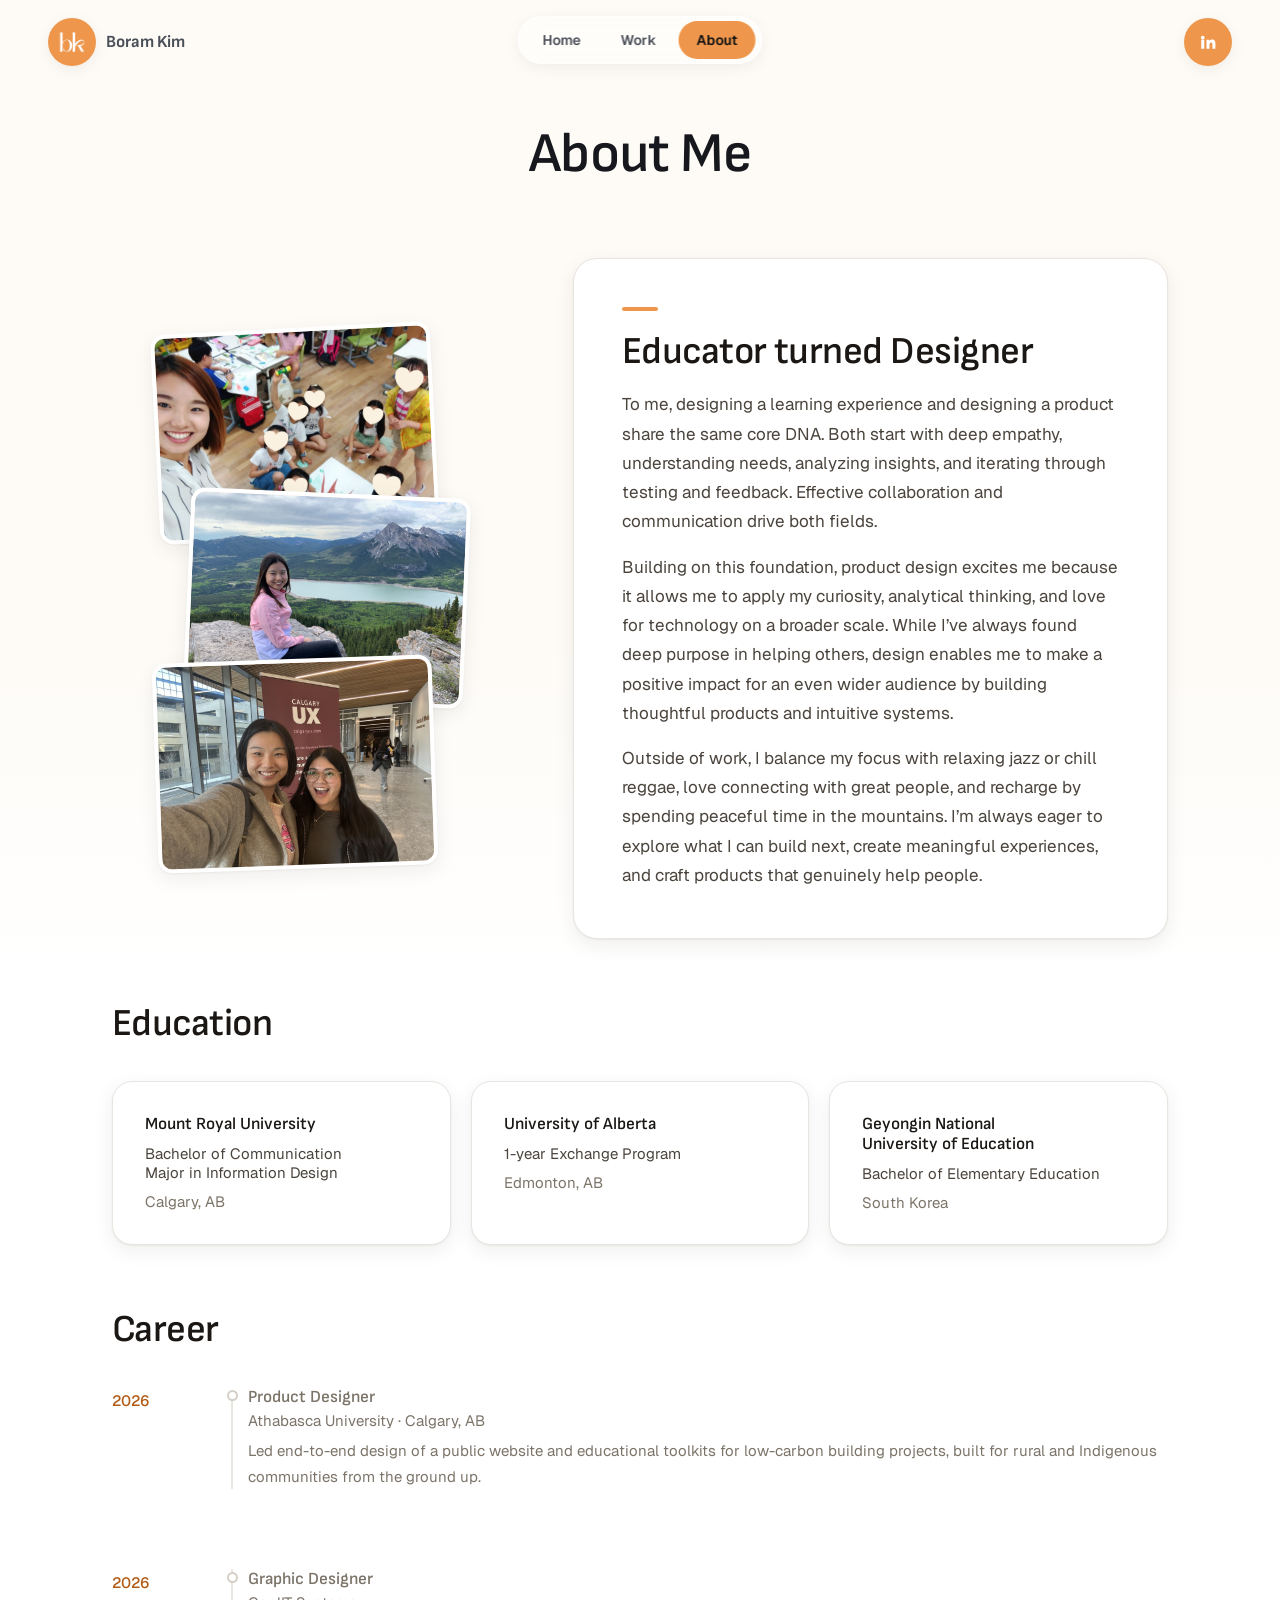
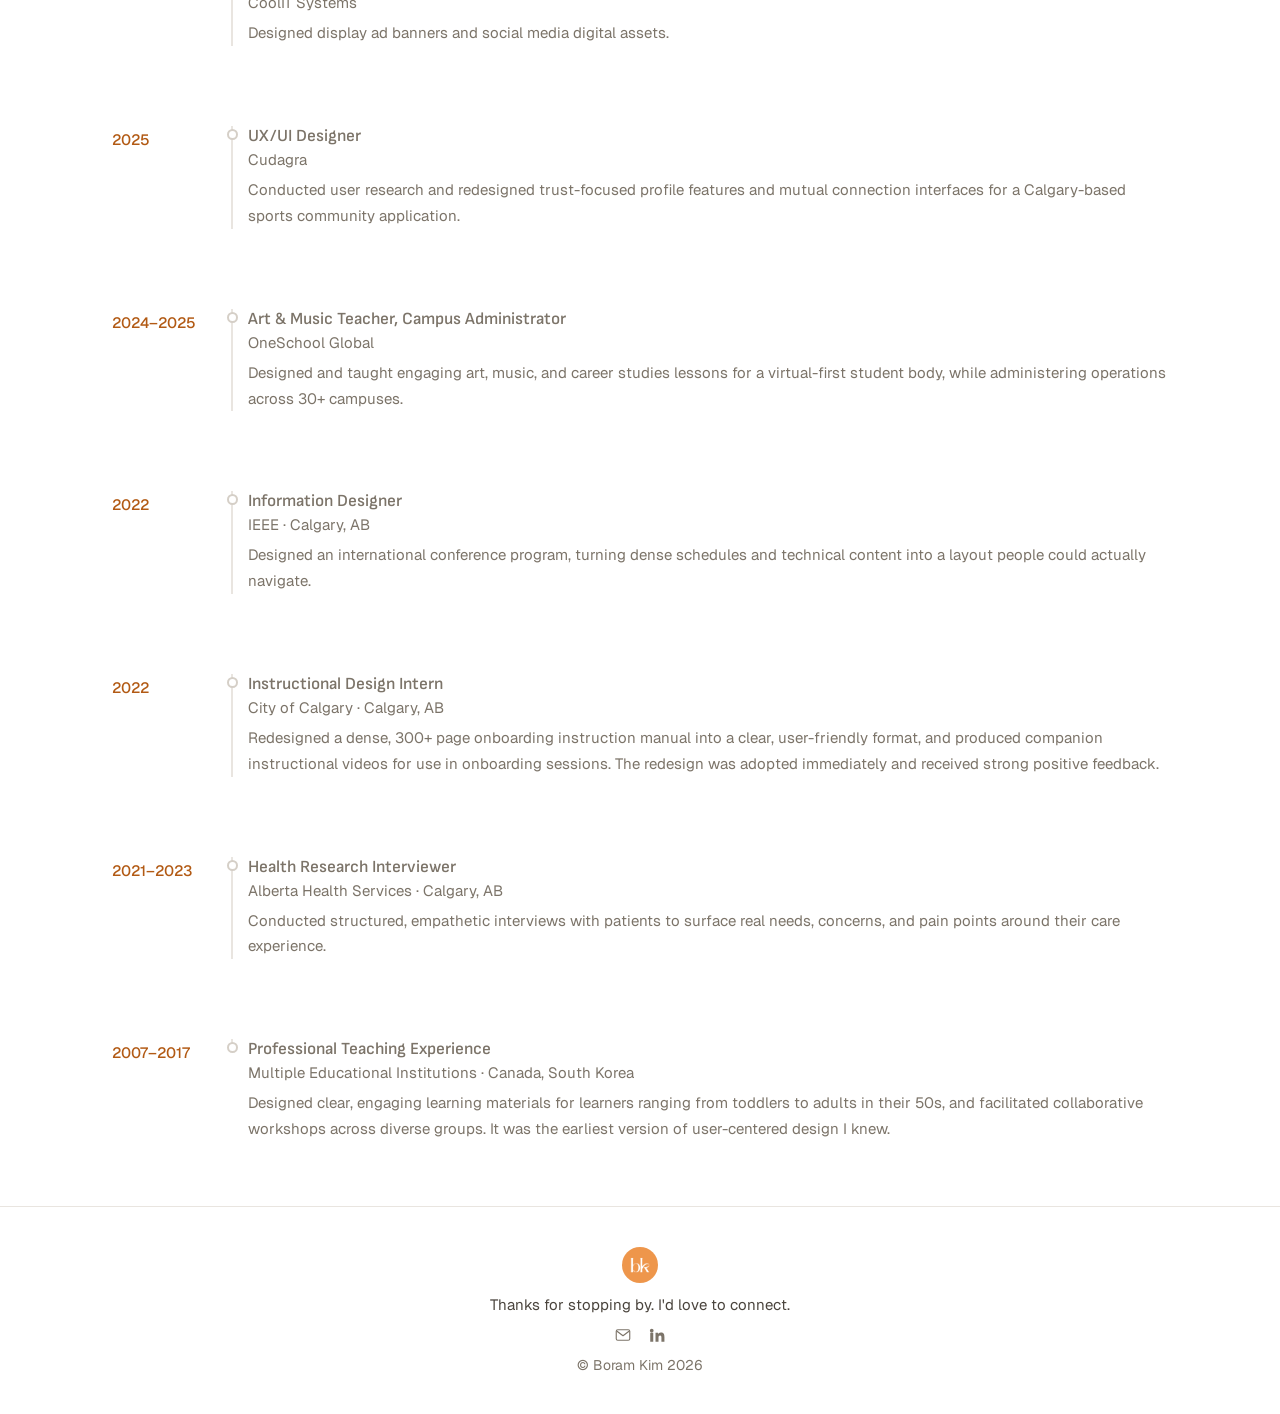
==== commit 3d43b8fc: "tweak: zigzag the About photo stack and shrink it to balance with intro text Stagger the three photo" ====
--- a/about.html
+++ b/about.html
@@ -55,13 +55,13 @@
 
   <section class="about-top measure-wide" aria-label="Photos of Boram, and a short introduction">
     <div class="photo-stack">
-      <button class="photo-stack-item" style="--rot:-3deg;" aria-label="Show photo 1">
+      <button class="photo-stack-item" style="--rot:-3deg; --shift:-1rem;" aria-label="Show photo 1">
         <img src="images/about-photo-2.jpg" alt="Boram teaching a group of children an art activity in her classroom">
       </button>
-      <button class="photo-stack-item" style="--rot:2.5deg;" aria-label="Show photo 2">
+      <button class="photo-stack-item" style="--rot:2.5deg; --shift:1rem;" aria-label="Show photo 2">
         <img src="images/about-photo-3.jpg" alt="Boram smiling on a mountain summit overlooking a lake and forest">
       </button>
-      <button class="photo-stack-item" style="--rot:-2deg;" aria-label="Show photo 3">
+      <button class="photo-stack-item" style="--rot:-2deg; --shift:-1rem;" aria-label="Show photo 3">
         <img src="images/about-photo-4.jpg" alt="Boram and a friend at a Calgary UX community event">
       </button>
     </div>
--- a/styles.css
+++ b/styles.css
@@ -389,13 +389,13 @@
   flex-direction: column;
   align-items: center;
   width: 100%;
-  max-width: 24rem;
+  max-width: 19rem;
   margin-inline: auto;
 }
 
 .photo-stack-item {
   position: relative;
-  width: 100%;
+  width: 92%;
   aspect-ratio: 4 / 3;
   padding: 0;
   border: 4px solid var(--color-paper);
@@ -407,6 +407,7 @@
   display: grid;
   place-items: center;
   rotate: var(--rot);
+  translate: var(--shift, 0) 0;
   cursor: pointer;
   margin-top: -2.75rem;
   transition: rotate 220ms cubic-bezier(.22,.61,.36,1),
@@ -2180,7 +2181,7 @@
   /* photo stack stays on top, intro card below */
   .about-top { grid-template-columns: 1fr; }
 
-  .photo-stack { max-width: 18rem; }
+  .photo-stack { max-width: 15rem; }
 
   /* Reorder so both icon groups sit together as one row directly under the headline. */
   .hero-content { order: 1; }
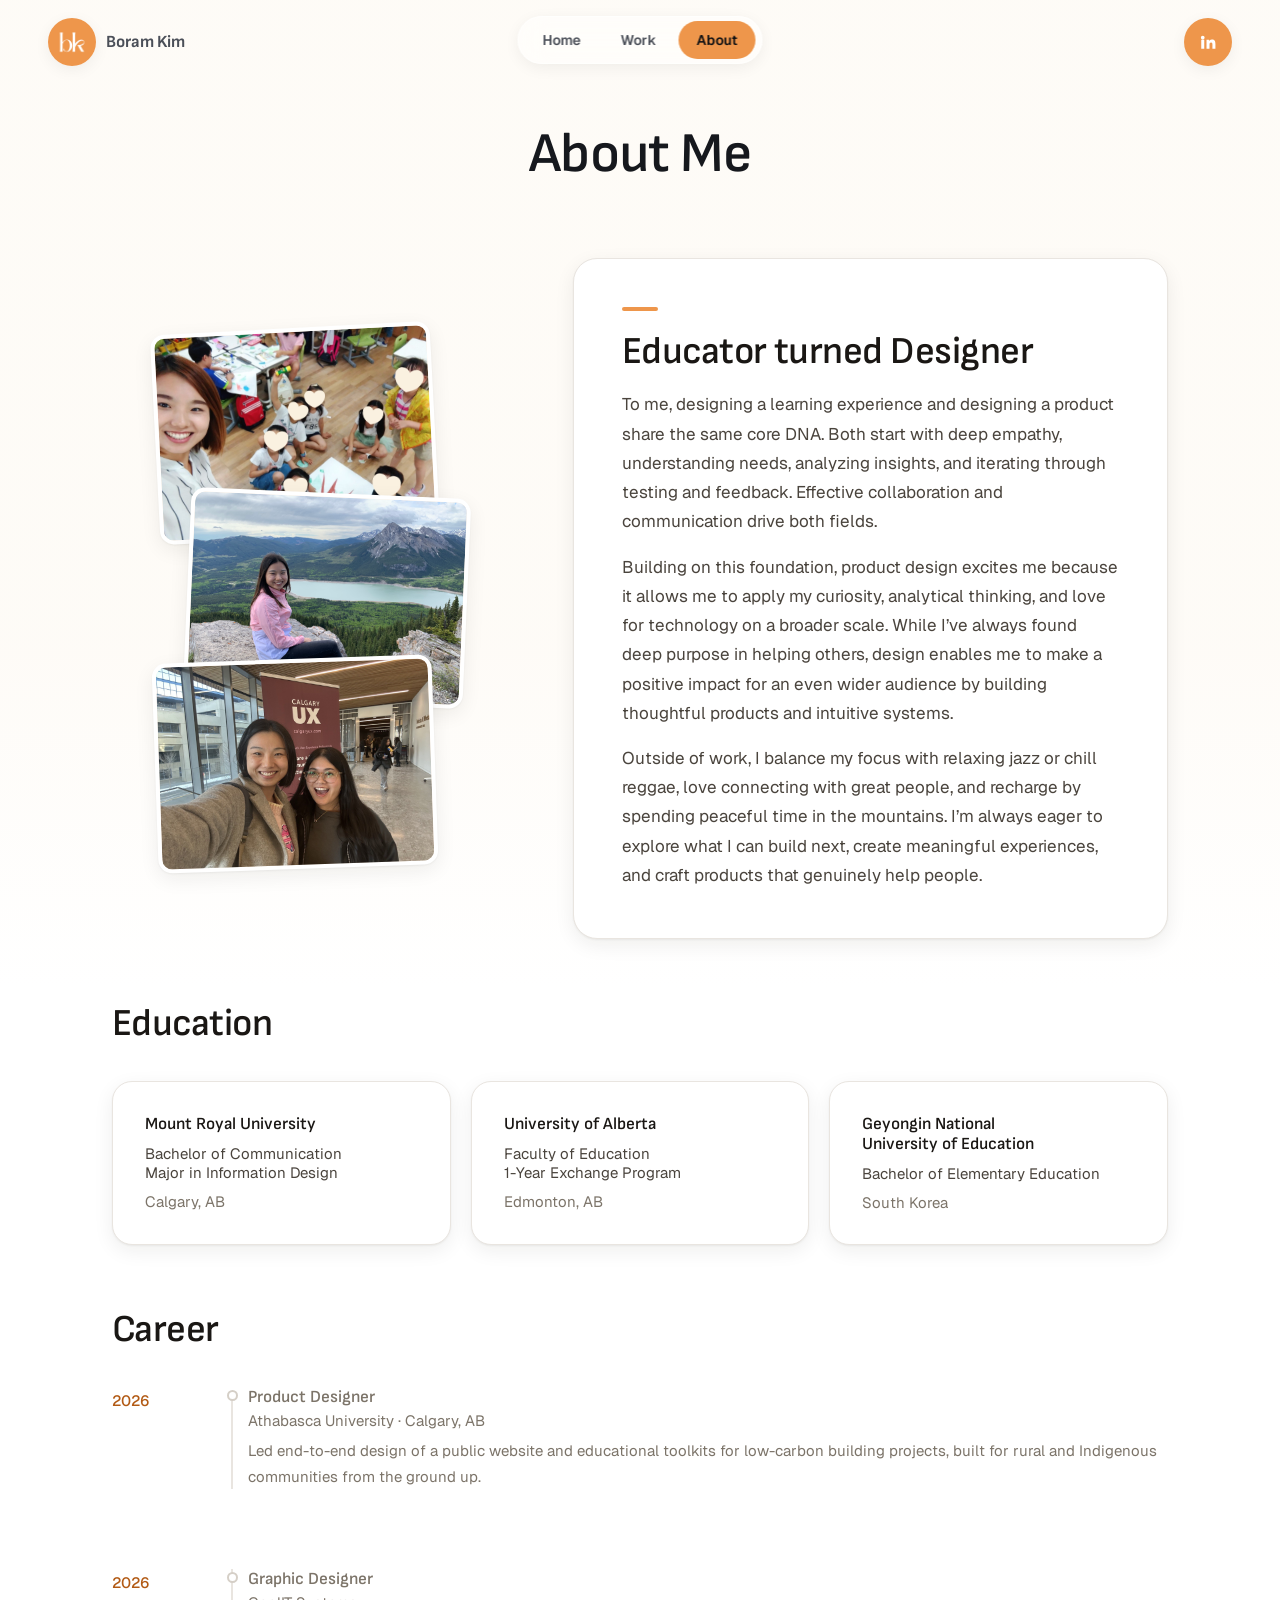
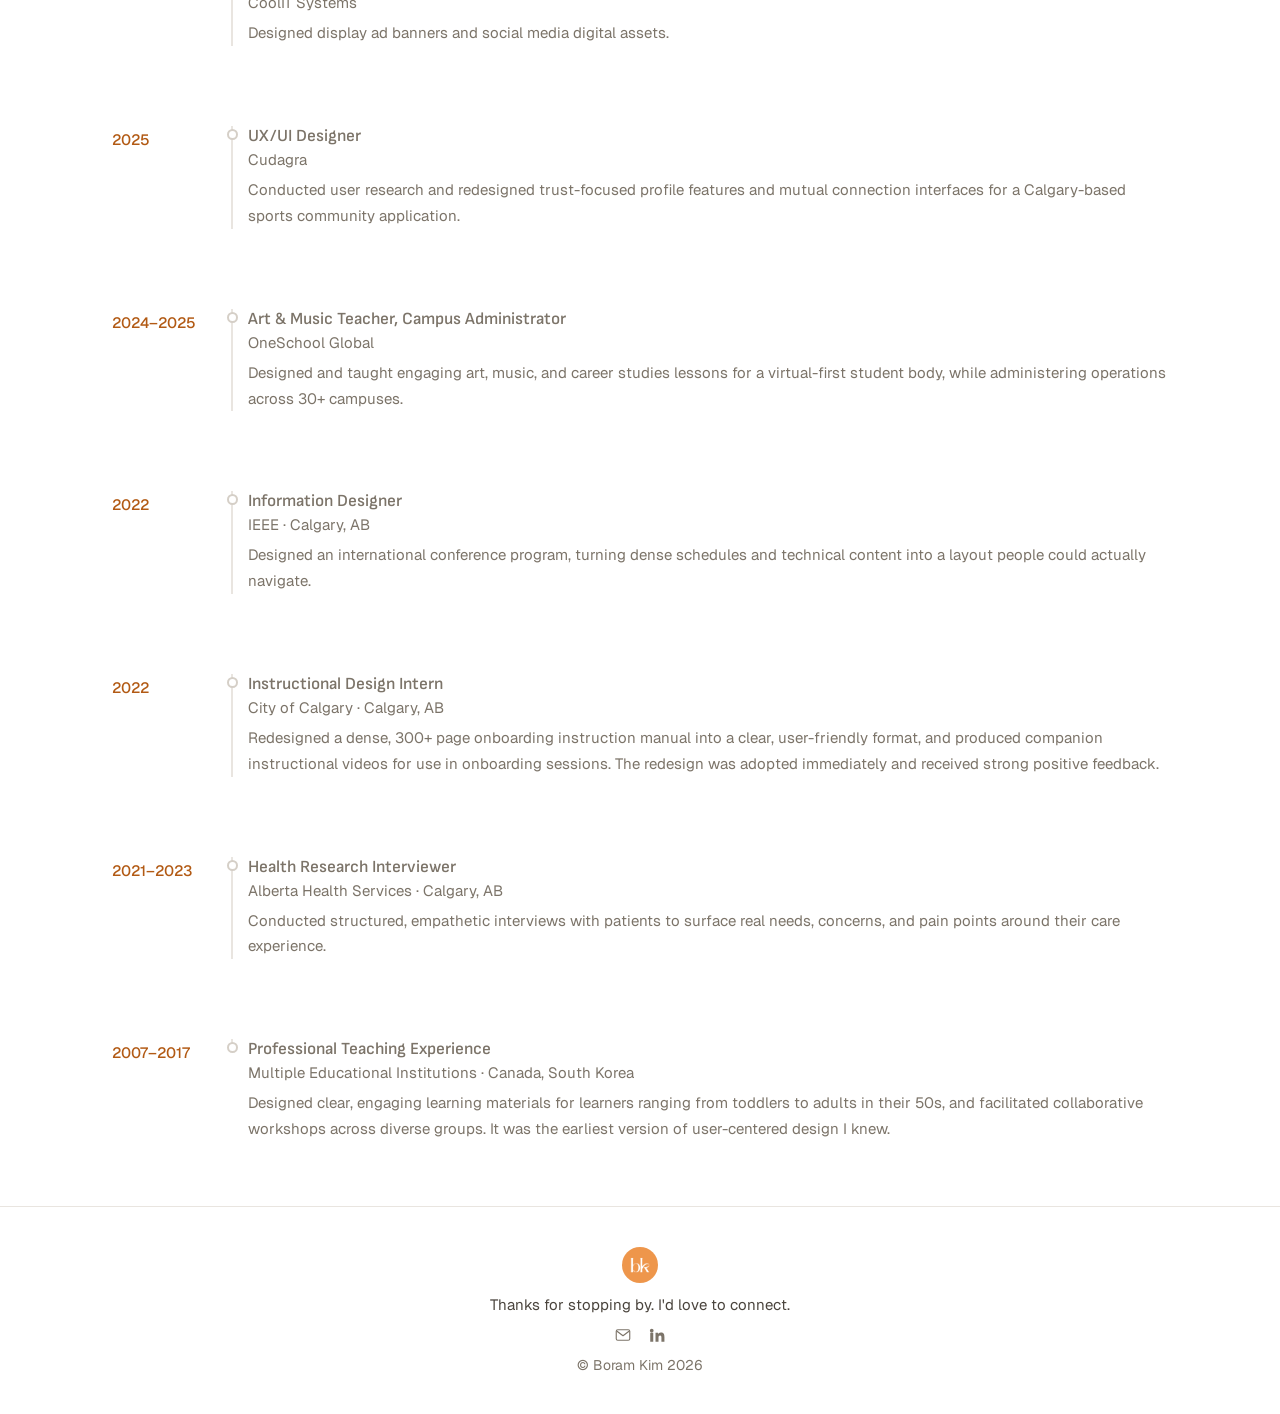
==== commit db57bb2a: "feat: add Faculty of Education line to University of Alberta entry Co-Authored-By: Claude Sonnet 5 <" ====
--- a/about.html
+++ b/about.html
@@ -89,7 +89,7 @@
       </li>
       <li class="education-item">
         <h3>University of Alberta</h3>
-        <p class="education-major">1-year Exchange Program</p>
+        <p class="education-major">Faculty of Education<br>1-Year Exchange Program</p>
         <p class="education-location">Edmonton, AB</p>
       </li>
       <li class="education-item">
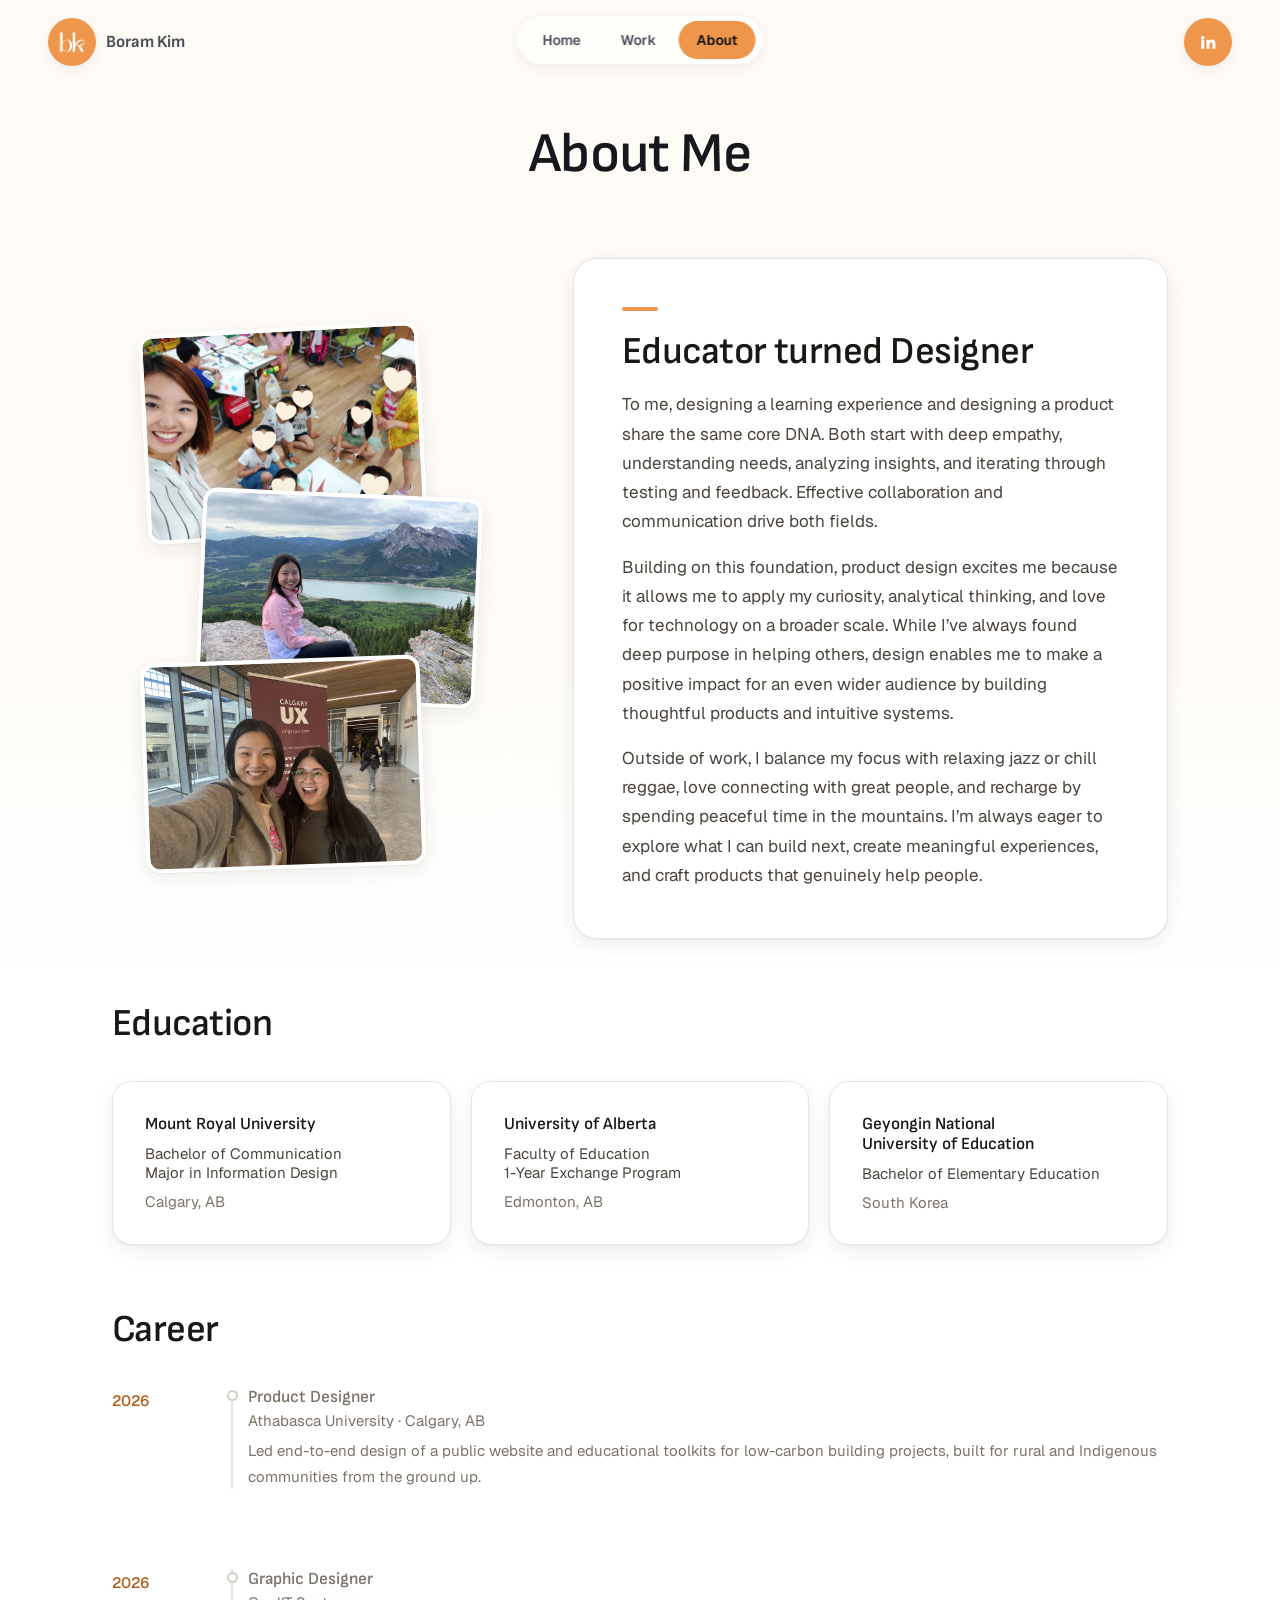
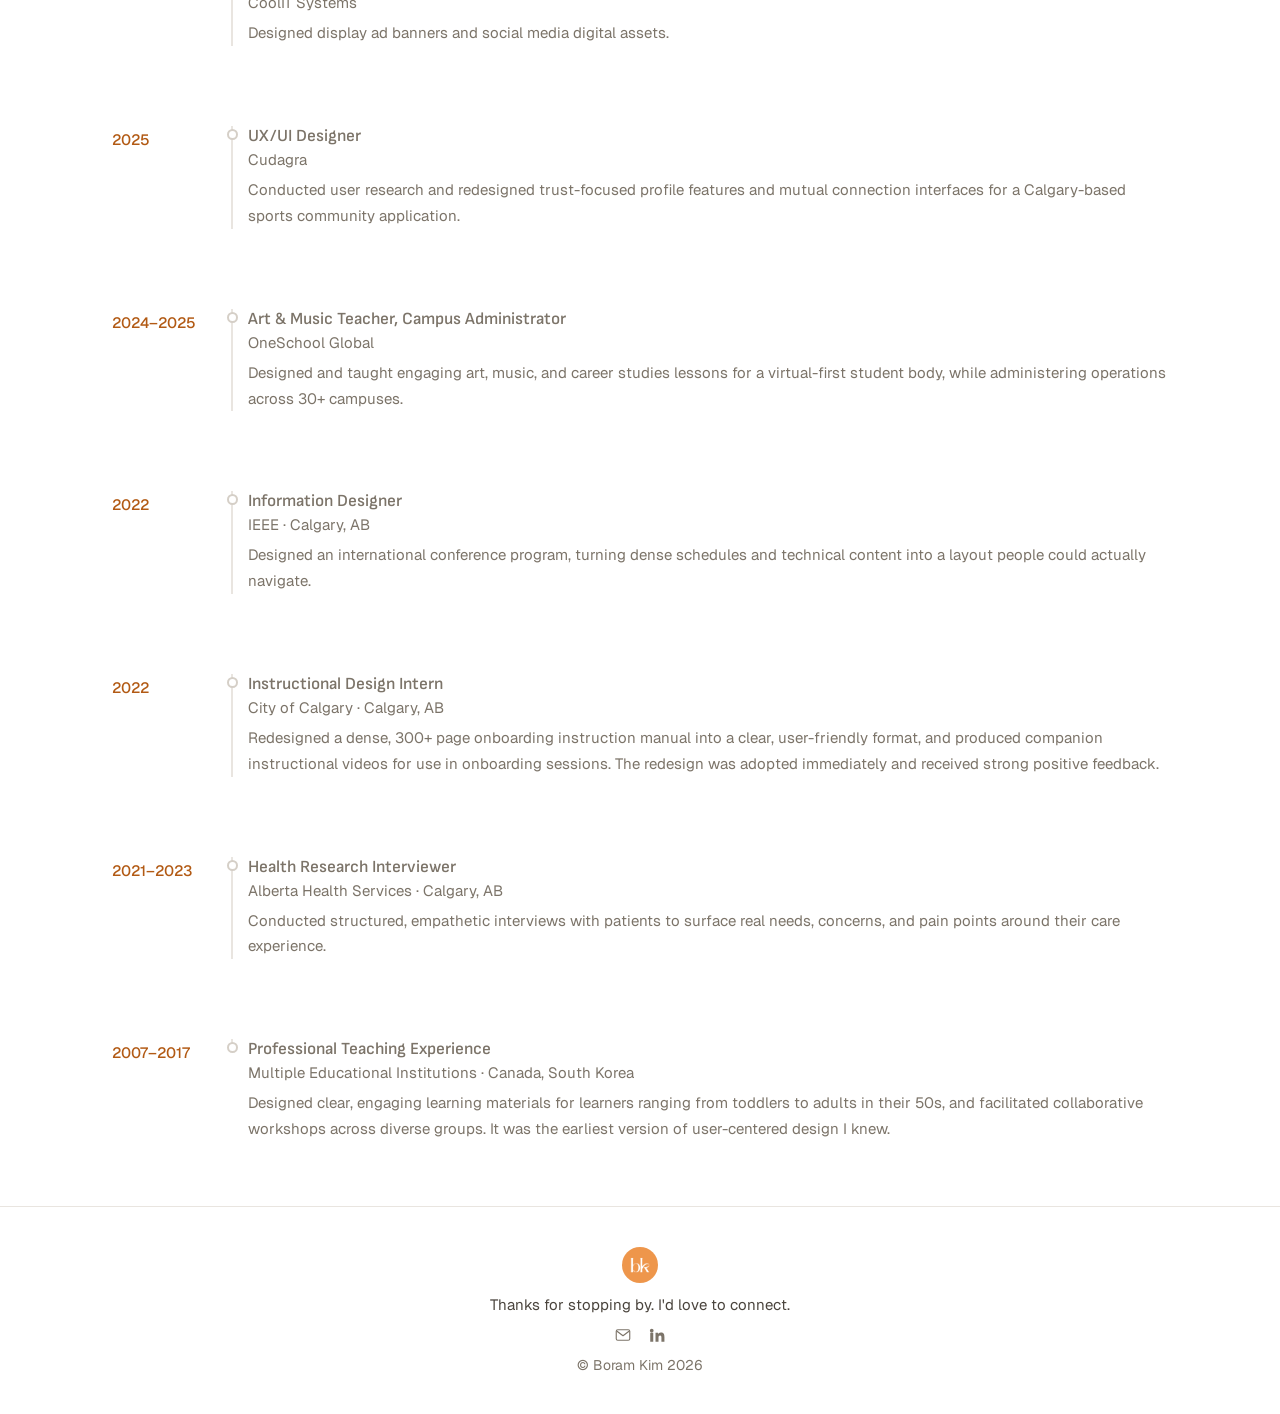
==== commit 76dbf896: "tweak: increase About photo stack zigzag offset Co-Authored-By: Claude Sonnet 5 <noreply@anthropic.c" ====
--- a/about.html
+++ b/about.html
@@ -55,13 +55,13 @@
 
   <section class="about-top measure-wide" aria-label="Photos of Boram, and a short introduction">
     <div class="photo-stack">
-      <button class="photo-stack-item" style="--rot:-3deg; --shift:-1rem;" aria-label="Show photo 1">
+      <button class="photo-stack-item" style="--rot:-3deg; --shift:-1.75rem;" aria-label="Show photo 1">
         <img src="images/about-photo-2.jpg" alt="Boram teaching a group of children an art activity in her classroom">
       </button>
-      <button class="photo-stack-item" style="--rot:2.5deg; --shift:1rem;" aria-label="Show photo 2">
+      <button class="photo-stack-item" style="--rot:2.5deg; --shift:1.75rem;" aria-label="Show photo 2">
         <img src="images/about-photo-3.jpg" alt="Boram smiling on a mountain summit overlooking a lake and forest">
       </button>
-      <button class="photo-stack-item" style="--rot:-2deg; --shift:-1rem;" aria-label="Show photo 3">
+      <button class="photo-stack-item" style="--rot:-2deg; --shift:-1.75rem;" aria-label="Show photo 3">
         <img src="images/about-photo-4.jpg" alt="Boram and a friend at a Calgary UX community event">
       </button>
     </div>
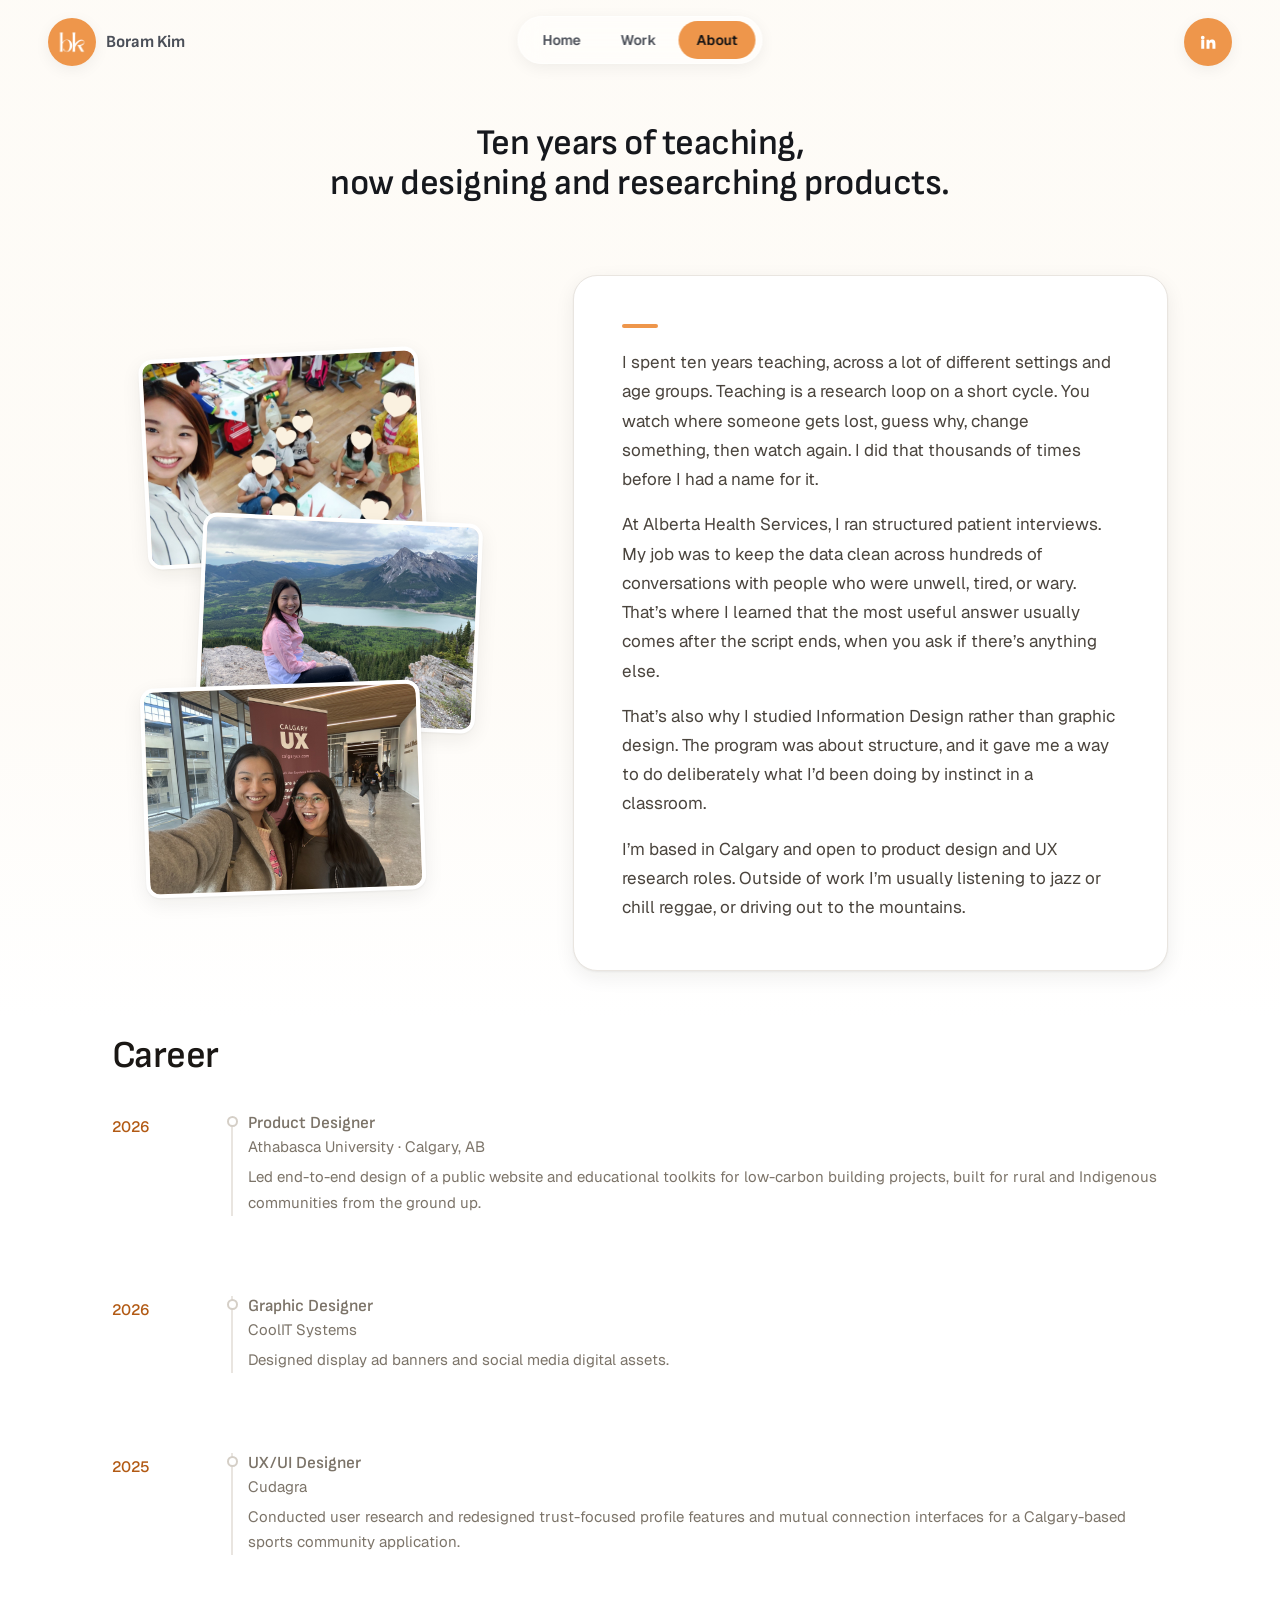
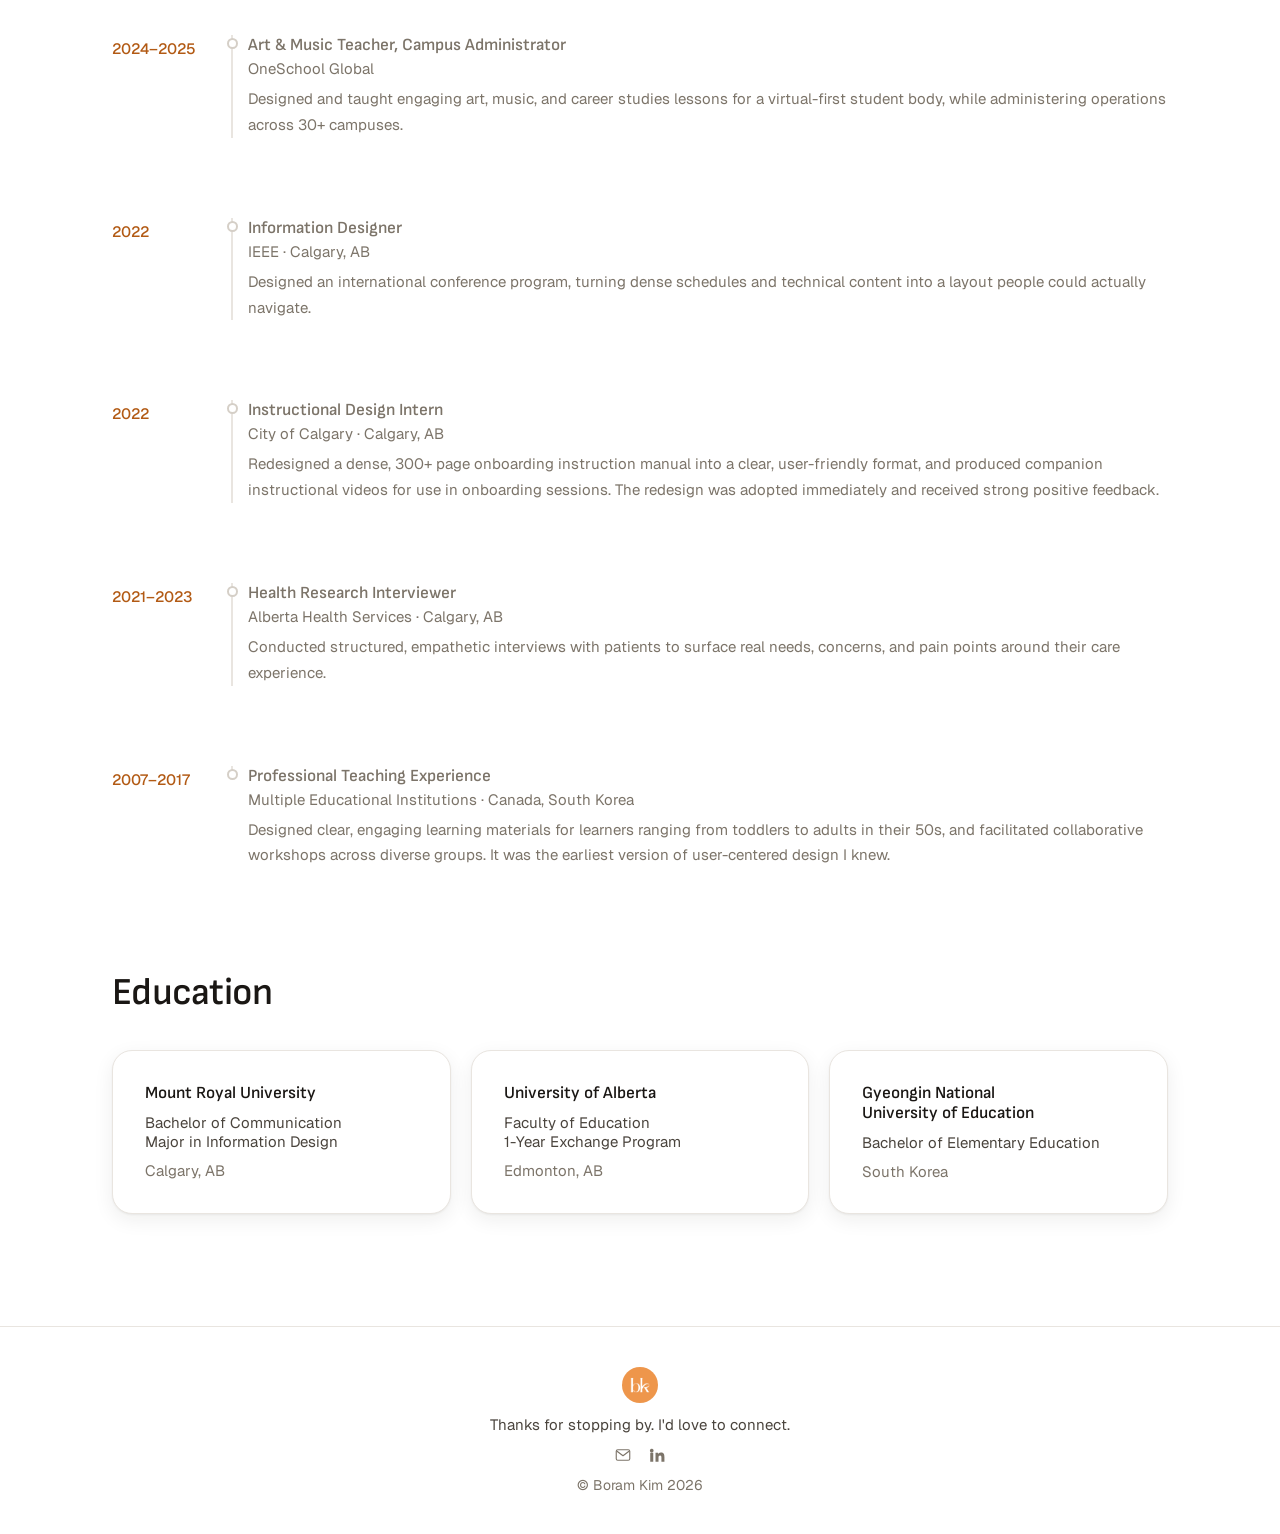
==== commit c3bc10e2: "Rewrite about page copy and lead with career history Replaces the "Educator turned Designer" intro w" ====
--- a/about.html
+++ b/about.html
@@ -4,6 +4,14 @@
 <meta charset="UTF-8">
 <meta name="viewport" content="width=device-width, initial-scale=1.0">
 <title>Boram Kim | About</title>
+<meta name="description" content="Ten years of teaching, now designing and researching products.">
+<meta property="og:type" content="website">
+<meta property="og:title" content="Boram Kim | About">
+<meta property="og:description" content="Ten years of teaching, now designing and researching products.">
+<meta property="og:url" content="https://boramkim.com/about.html">
+<meta name="twitter:card" content="summary_large_image">
+<meta name="twitter:title" content="Boram Kim | About">
+<meta name="twitter:description" content="Ten years of teaching, now designing and researching products.">
 <link rel="icon" type="image/png" sizes="32x32" href="images/favicon-32x32.png">
 <link rel="icon" type="image/png" sizes="16x16" href="images/favicon-16x16.png">
 <link rel="icon" href="images/favicon.ico">
@@ -50,7 +58,7 @@
 <main>
   <div class="about-hero-wrap">
   <section class="page-intro measure" id="about">
-    <h1>About Me</h1>
+    <h1>Ten years of teaching,<br class="statement-break"> now designing and researching products.</h1>
   </section>
 
   <section class="about-top measure-wide" aria-label="Photos of Boram, and a short introduction">
@@ -68,13 +76,117 @@
 
     <div class="intro-card">
       <span class="intro-card-dot" aria-hidden="true"></span>
-      <h2>Educator turned Designer</h2>
-      <p>To me, designing a learning experience and designing a product share the same core DNA. Both start with deep empathy, understanding needs, analyzing insights, and iterating through testing and feedback. Effective collaboration and communication drive both fields.</p>
-      <p>Building on this foundation, product design excites me because it allows me to apply my curiosity, analytical thinking, and love for technology on a broader scale. While I&rsquo;ve always found deep purpose in helping others, design enables me to make a positive impact for an even wider audience by building thoughtful products and intuitive systems.</p>
-      <p>Outside of work, I balance my focus with relaxing jazz or chill reggae, love connecting with great people, and recharge by spending peaceful time in the mountains. I&rsquo;m always eager to explore what I can build next, create meaningful experiences, and craft products that genuinely help people.</p>
+      <p>I spent ten years teaching, across a lot of different settings and age groups. Teaching is a research loop on a short cycle. You watch where someone gets lost, guess why, change something, then watch again. I did that thousands of times before I had a name for it.</p>
+      <p>At Alberta Health Services, I ran structured patient interviews. My job was to keep the data clean across hundreds of conversations with people who were unwell, tired, or wary. That&rsquo;s where I learned that the most useful answer usually comes after the script ends, when you ask if there&rsquo;s anything else.</p>
+      <p>That&rsquo;s also why I studied Information Design rather than graphic design. The program was about structure, and it gave me a way to do deliberately what I&rsquo;d been doing by instinct in a classroom.</p>
+      <p>I&rsquo;m based in Calgary and open to product design and UX research roles. Outside of work I&rsquo;m usually listening to jazz or chill reggae, or driving out to the mountains.</p>
     </div>
   </section>
   </div>
+
+  <section class="timeline-wrap measure-wide">
+    <div class="section-head">
+      <h2>Career</h2>
+    </div>
+
+    <ol class="timeline">
+      <li class="timeline-item">
+        <div class="timeline-date-col">
+          <span class="timeline-date">2026</span>
+        </div>
+        <div class="timeline-rail"><span class="timeline-dot" aria-hidden="true"></span></div>
+        <div class="timeline-body">
+          <h3>Product Designer</h3>
+          <p class="timeline-org">Athabasca University · Calgary, AB</p>
+          <p>Led end-to-end design of a public website and educational toolkits for low-carbon building projects, built for rural and Indigenous communities from the ground up.</p>
+        </div>
+      </li>
+
+      <li class="timeline-item">
+        <div class="timeline-date-col">
+          <span class="timeline-date">2026</span>
+        </div>
+        <div class="timeline-rail"><span class="timeline-dot" aria-hidden="true"></span></div>
+        <div class="timeline-body">
+          <h3>Graphic Designer</h3>
+          <p class="timeline-org">CoolIT Systems</p>
+          <p>Designed display ad banners and social media digital assets.</p>
+        </div>
+      </li>
+
+      <li class="timeline-item">
+        <div class="timeline-date-col">
+          <span class="timeline-date">2025</span>
+        </div>
+        <div class="timeline-rail"><span class="timeline-dot" aria-hidden="true"></span></div>
+        <div class="timeline-body">
+          <h3>UX/UI Designer</h3>
+          <p class="timeline-org">Cudagra</p>
+          <p>Conducted user research and redesigned trust-focused profile features and mutual connection interfaces for a Calgary-based sports community application.</p>
+        </div>
+      </li>
+
+      <li class="timeline-item">
+        <div class="timeline-date-col">
+          <span class="timeline-date">2024–2025</span>
+        </div>
+        <div class="timeline-rail"><span class="timeline-dot" aria-hidden="true"></span></div>
+        <div class="timeline-body">
+          <h3>Art & Music Teacher, Campus Administrator</h3>
+          <p class="timeline-org">OneSchool Global</p>
+          <p>Designed and taught engaging art, music, and career studies lessons for a virtual-first student body, while administering operations across 30+ campuses.</p>
+        </div>
+      </li>
+
+      <li class="timeline-item">
+        <div class="timeline-date-col">
+          <span class="timeline-date">2022</span>
+        </div>
+        <div class="timeline-rail"><span class="timeline-dot" aria-hidden="true"></span></div>
+        <div class="timeline-body">
+          <h3>Information Designer</h3>
+          <p class="timeline-org">IEEE · Calgary, AB</p>
+          <p>Designed an international conference program, turning dense schedules and technical content into a layout people could actually navigate.</p>
+        </div>
+      </li>
+
+      <li class="timeline-item">
+        <div class="timeline-date-col">
+          <span class="timeline-date">2022</span>
+        </div>
+        <div class="timeline-rail"><span class="timeline-dot" aria-hidden="true"></span></div>
+        <div class="timeline-body">
+          <h3>Instructional Design Intern</h3>
+          <p class="timeline-org">City of Calgary · Calgary, AB</p>
+          <p>Redesigned a dense, 300+ page onboarding instruction manual into a clear, user-friendly format, and produced companion instructional videos for use in onboarding sessions. The redesign was adopted immediately and received strong positive feedback.</p>
+        </div>
+      </li>
+
+      <li class="timeline-item">
+        <div class="timeline-date-col">
+          <span class="timeline-date">2021–2023</span>
+        </div>
+        <div class="timeline-rail"><span class="timeline-dot" aria-hidden="true"></span></div>
+        <div class="timeline-body">
+          <h3>Health Research Interviewer</h3>
+          <p class="timeline-org">Alberta Health Services · Calgary, AB</p>
+          <p>Conducted structured, empathetic interviews with patients to surface real needs, concerns, and pain points around their care experience.</p>
+        </div>
+      </li>
+
+      <li class="timeline-item">
+        <div class="timeline-date-col">
+          <span class="timeline-date">2007–2017</span>
+        </div>
+        <div class="timeline-rail"><span class="timeline-dot" aria-hidden="true"></span></div>
+        <div class="timeline-body">
+          <h3>Professional Teaching Experience</h3>
+          <p class="timeline-org">Multiple Educational Institutions · Canada, South Korea</p>
+          <p>Designed clear, engaging learning materials for learners ranging from toddlers to adults in their 50s, and facilitated collaborative workshops across diverse groups. It was the earliest version of user-centered design I knew.</p>
+        </div>
+      </li>
+    </ol>
+  </section>
 
   <section class="education-wrap measure-wide">
     <div class="section-head">
@@ -93,115 +205,11 @@
         <p class="education-location">Edmonton, AB</p>
       </li>
       <li class="education-item">
-        <h3>Geyongin National University of Education</h3>
+        <h3>Gyeongin National University of Education</h3>
         <p class="education-major">Bachelor of Elementary Education</p>
         <p class="education-location">South Korea</p>
       </li>
     </ul>
-  </section>
-
-  <section class="timeline-wrap measure-wide">
-    <div class="section-head">
-      <h2>Career</h2>
-    </div>
-
-    <ol class="timeline">
-      <li class="timeline-item">
-        <div class="timeline-date-col">
-          <span class="timeline-date">2026</span>
-        </div>
-        <div class="timeline-rail"><span class="timeline-dot" aria-hidden="true"></span></div>
-        <div class="timeline-body">
-          <h3>Product Designer</h3>
-          <p class="timeline-org">Athabasca University · Calgary, AB</p>
-          <p>Led end-to-end design of a public website and educational toolkits for low-carbon building projects, built for rural and Indigenous communities from the ground up.</p>
-        </div>
-      </li>
-
-      <li class="timeline-item">
-        <div class="timeline-date-col">
-          <span class="timeline-date">2026</span>
-        </div>
-        <div class="timeline-rail"><span class="timeline-dot" aria-hidden="true"></span></div>
-        <div class="timeline-body">
-          <h3>Graphic Designer</h3>
-          <p class="timeline-org">CoolIT Systems</p>
-          <p>Designed display ad banners and social media digital assets.</p>
-        </div>
-      </li>
-
-      <li class="timeline-item">
-        <div class="timeline-date-col">
-          <span class="timeline-date">2025</span>
-        </div>
-        <div class="timeline-rail"><span class="timeline-dot" aria-hidden="true"></span></div>
-        <div class="timeline-body">
-          <h3>UX/UI Designer</h3>
-          <p class="timeline-org">Cudagra</p>
-          <p>Conducted user research and redesigned trust-focused profile features and mutual connection interfaces for a Calgary-based sports community application.</p>
-        </div>
-      </li>
-
-      <li class="timeline-item">
-        <div class="timeline-date-col">
-          <span class="timeline-date">2024–2025</span>
-        </div>
-        <div class="timeline-rail"><span class="timeline-dot" aria-hidden="true"></span></div>
-        <div class="timeline-body">
-          <h3>Art & Music Teacher, Campus Administrator</h3>
-          <p class="timeline-org">OneSchool Global</p>
-          <p>Designed and taught engaging art, music, and career studies lessons for a virtual-first student body, while administering operations across 30+ campuses.</p>
-        </div>
-      </li>
-
-      <li class="timeline-item">
-        <div class="timeline-date-col">
-          <span class="timeline-date">2022</span>
-        </div>
-        <div class="timeline-rail"><span class="timeline-dot" aria-hidden="true"></span></div>
-        <div class="timeline-body">
-          <h3>Information Designer</h3>
-          <p class="timeline-org">IEEE · Calgary, AB</p>
-          <p>Designed an international conference program, turning dense schedules and technical content into a layout people could actually navigate.</p>
-        </div>
-      </li>
-
-      <li class="timeline-item">
-        <div class="timeline-date-col">
-          <span class="timeline-date">2022</span>
-        </div>
-        <div class="timeline-rail"><span class="timeline-dot" aria-hidden="true"></span></div>
-        <div class="timeline-body">
-          <h3>Instructional Design Intern</h3>
-          <p class="timeline-org">City of Calgary · Calgary, AB</p>
-          <p>Redesigned a dense, 300+ page onboarding instruction manual into a clear, user-friendly format, and produced companion instructional videos for use in onboarding sessions. The redesign was adopted immediately and received strong positive feedback.</p>
-        </div>
-      </li>
-
-      <li class="timeline-item">
-        <div class="timeline-date-col">
-          <span class="timeline-date">2021–2023</span>
-        </div>
-        <div class="timeline-rail"><span class="timeline-dot" aria-hidden="true"></span></div>
-        <div class="timeline-body">
-          <h3>Health Research Interviewer</h3>
-          <p class="timeline-org">Alberta Health Services · Calgary, AB</p>
-          <p>Conducted structured, empathetic interviews with patients to surface real needs, concerns, and pain points around their care experience.</p>
-        </div>
-      </li>
-
-      <li class="timeline-item">
-        <div class="timeline-date-col">
-          <span class="timeline-date">2007–2017</span>
-        </div>
-        <div class="timeline-rail"><span class="timeline-dot" aria-hidden="true"></span></div>
-        <div class="timeline-body">
-          <h3>Professional Teaching Experience</h3>
-          <p class="timeline-org">Multiple Educational Institutions · Canada, South Korea</p>
-          <p>Designed clear, engaging learning materials for learners ranging from toddlers to adults in their 50s, and facilitated collaborative workshops across diverse groups. It was the earliest version of user-centered design I knew.</p>
-        </div>
-      </li>
-    </ol>
   </section>
 </main>
 
--- a/styles.css
+++ b/styles.css
@@ -27,6 +27,11 @@
   --text-micro: 0.6875rem; /* interview-insight card labels */
   --text-metric: clamp(2.5rem, 1.8rem + 3.0vw, 3.75rem);
   --text-num-lg: clamp(1.75rem, 1.4rem + 1.2vw, 2.25rem); /* case-study row numbering */
+
+  /* Sized to the sentence rather than to a step on the scale: keeps the about
+     page's title on two lines, with enough slack on the longer line that it
+     can't tip to three. */
+  --text-statement: clamp(1.75rem, 1.1rem + 1.9vw, 2.25rem);
 
   --leading-display: 1.0;
   --leading-tight: 1.10;
@@ -317,7 +322,12 @@
   align-content: center; /* without this, the two auto rows stretch to fill
     the hero and each child centers inside its own oversized row instead of
     the headline+copy centering together as one compact block */
-  padding: 6.5rem 0 5.75rem; /* top clears the header, bottom clears the scroll cue */
+  /* top clears the header, plus room for the icon arch above the headline
+     (computed in script.js) — scaled by viewport width because the arch
+     itself does (computeArchTargets shrinks its radius on narrow screens),
+     so a fixed value sized for the desktop-scale arch left mobile with a
+     mostly-empty gap between the nav and the (now much shallower) arch. */
+  padding: clamp(11rem, 1.9rem + 29vw, 18.25rem) 0 5.75rem;
   overflow: hidden;
   color: var(--landing-ink);
 
@@ -353,7 +363,10 @@
 /* Top padding matches .hero's so content clears the absolutely-positioned navbar. */
 
 .page-intro {
-  padding: 6.5rem 0 4rem;
+  /* padding-block only — the inline gutter comes from the .measure class
+     alongside it. The old `padding: 6.5rem 0 4rem` shorthand won on source
+     order and zeroed that gutter. */
+  padding-block: 6.5rem 4rem;
   text-align: center;
 }
 
@@ -362,6 +375,11 @@
   line-height: var(--leading-tight);
   letter-spacing: var(--tracking-tight);
 }
+
+/* Broken at the comma in the markup rather than left to wrap — a punctuation
+   break reads better than an even one. The <br> is dropped below the mobile
+   breakpoint, where the second line no longer fits on its own. */
+body.about-page .page-intro h1 { font-size: var(--text-statement); }
 
 /* ---------- About page: hero gradient (mirrors .hero's cream-to-white fade) ---------- */
 
@@ -451,14 +469,6 @@
   margin-bottom: 1.25rem;
 }
 
-.intro-card h2 {
-  font-size: var(--text-h2);
-  line-height: var(--leading-tight);
-  letter-spacing: var(--tracking-tight);
-  color: var(--color-ink);
-  margin-bottom: 1.125rem;
-}
-
 .intro-card p {
   font-size: var(--text-body);
   line-height: var(--leading-body);
@@ -470,8 +480,8 @@
 
 /* ---------- About page: education + career ---------- */
 
-.education-wrap { padding-block: 1rem 3rem; }
-.timeline-wrap { padding-block: 1rem 4rem; }
+.education-wrap { padding-block: 1rem 7rem; }
+.timeline-wrap { padding-block: 1rem 5.5rem; }
 
 .section-head { margin-bottom: clamp(1.5rem, 4vw, 2.25rem); }
 
@@ -640,7 +650,7 @@
 
 .highlight .wavy path {
   stroke: var(--yellow);
-  stroke-width: 6;
+  stroke-width: 3;
   stroke-linecap: round;
 }
 
@@ -653,6 +663,7 @@
 }
 
 .mobile-break { display: none; }
+.statement-break { display: inline; }
 
 .hero-actions {
   display: flex;
@@ -721,7 +732,7 @@
   position: absolute;
   /* matches .hero's own padding, so top:%/bottom:% on bubbles clears the
      header/scroll-cue instead of measuring against the full hero box */
-  top: 6.5rem;
+  top: 16.25rem;
   right: 0;
   bottom: 5.75rem;
   left: 0;
@@ -735,11 +746,55 @@
   animation: float var(--duration, 5s) ease-in-out infinite;
   animation-delay: var(--delay, 0s);
   z-index: 3;
+  /* Hidden until script.js measures the headline and adds .is-positioned —
+     without this, badges flash in their scattered ambient-float layout
+     first, then jump to the arch's anchor point once JS runs. Applies at
+     every width now — the arch runs on phones too, not just desktop/tablet. */
+  opacity: 0;
 }
 
 .icon-bubble.active {
   animation-play-state: paused;
   z-index: 11;
+}
+
+/* Hero icon-bubble entrance: burst out from the "side quests." anchor point
+   (--anchor-x/--anchor-y) and settle into the computed arch position
+   (--final-x/--final-y, both set by script.js) once JS takes over placement
+   for a bubble. animation-fill-mode: both (in the shorthand below) holds
+   the keyframe's 0% state for the badge's own delay slice instead of
+   showing the animation-free base state, which is what caused each badge
+   to flash at its resting position before snapping back to the anchor. */
+.icon-bubble.is-positioned {
+  left: var(--final-x);
+  top: var(--final-y);
+  /* back-out easing (overshoots past scale 1 before settling) reads as a
+     clear "pop" out of the anchor point, rather than a gentle fade-and-glide.
+     idleBob picks up right where badgeIn ends (its own delay + duration) so
+     each badge keeps a small resting bob afterwards — a hint that it's
+     interactive, not just decoration. */
+  animation: badgeIn 0.6s cubic-bezier(0.34, 1.56, 0.64, 1) var(--arch-delay, 0s) both,
+             idleBob var(--duration, 4s) ease-in-out calc(var(--arch-delay, 0s) + 0.6s) infinite;
+}
+
+@keyframes badgeIn {
+  from {
+    left: var(--anchor-x);
+    top: var(--anchor-y);
+    opacity: 0;
+    transform: translate(-50%, -50%) scale(0.1);
+  }
+  to {
+    left: var(--final-x);
+    top: var(--final-y);
+    opacity: 1;
+    transform: translate(-50%, -50%) scale(1);
+  }
+}
+
+@keyframes idleBob {
+  0%, 100% { transform: translate(-50%, -50%) translateY(0); }
+  50% { transform: translate(-50%, -50%) translateY(-6px); }
 }
 
 @keyframes float {
@@ -764,6 +819,35 @@
 .bubble-circle:hover {
   transform: scale(1.1);
   filter: drop-shadow(0 8px 12px rgba(17, 18, 20, 0.18));
+}
+
+/* Post-entrance "look, click me" wave (script.js): a left-to-right sweep of
+   pulses, timed and cancelled entirely from JS. Lives on .bubble-circle
+   rather than .icon-bubble so it doesn't fight the arch position/idle-bob
+   transform on the parent. */
+.bubble-circle.wave-pulse {
+  /* A peak is a local max — velocity is mathematically zero there no matter
+     how this is built, in one eased segment or two. What actually reads as
+     "smooth" is a rounded sine-shaped curve through that zero point rather
+     than two independently-eased ramps meeting at it. `linear` plus many
+     close keyframe stops traces that curve directly (a piecewise-linear
+     approximation of scale(t) = 1 + 0.18*sin(πt)) instead of asking one or
+     two cubic-bezier segments to approximate it and creating a seam. */
+  animation: badgeWavePulse 0.4s linear;
+}
+
+@keyframes badgeWavePulse {
+  0%   { transform: scale(1);     filter: none; }
+  10%  { transform: scale(1.056); filter: drop-shadow(0 1.9px 3.1px rgba(17, 18, 20, 0.05)); }
+  20%  { transform: scale(1.106); filter: drop-shadow(0 3.5px 5.9px rgba(17, 18, 20, 0.094)); }
+  30%  { transform: scale(1.146); filter: drop-shadow(0 4.6px 7.7px rgba(17, 18, 20, 0.122)); }
+  40%  { transform: scale(1.171); filter: drop-shadow(0 5.6px 9.3px rgba(17, 18, 20, 0.148)); }
+  50%  { transform: scale(1.18);  filter: drop-shadow(0 6px 10px rgba(17, 18, 20, 0.16)); }
+  60%  { transform: scale(1.171); filter: drop-shadow(0 5.6px 9.3px rgba(17, 18, 20, 0.148)); }
+  70%  { transform: scale(1.146); filter: drop-shadow(0 4.6px 7.7px rgba(17, 18, 20, 0.122)); }
+  80%  { transform: scale(1.106); filter: drop-shadow(0 3.5px 5.9px rgba(17, 18, 20, 0.094)); }
+  90%  { transform: scale(1.056); filter: drop-shadow(0 1.9px 3.1px rgba(17, 18, 20, 0.05)); }
+  100% { transform: scale(1);     filter: none; }
 }
 
 .bubble-icon-img {
@@ -775,88 +859,68 @@
   display: block;
 }
 
+.bubble-icon-svg {
+  height: clamp(1.75rem, 2.7vw, 2.5rem);
+  width: auto;
+  display: block;
+  color: var(--landing-accent);
+}
+
 .icon-bubble.active .bubble-circle {
   transform: scale(1.1);
   filter: drop-shadow(0 8px 12px rgba(17, 18, 20, 0.18));
 }
 
-/* Speech-bubble tooltip */
-
-.bubble-tooltip {
+/* Icon story card — one shared instance (script.js), repositioned and
+   repopulated per click instead of a per-bubble speech-bubble tooltip. */
+
+.icon-story-card {
   position: absolute;
-  top: 50%;
-  min-width: 210px;
-  max-width: 250px;
+  width: 290px;
   background: var(--white);
   color: var(--ink);
-  padding: 12px 14px;
+  padding: 14px 16px;
   border-radius: 14px;
-  font-size: 13px;
-  line-height: 1.5;
+  box-shadow: 0 12px 30px rgba(17, 18, 20, 0.14);
+  display: flex;
+  align-items: flex-start;
+  gap: 10px;
   text-align: left;
   opacity: 0;
   pointer-events: none;
-  transform: translateY(-50%) scale(0.9);
+  transform: translate(-50%, -100%) scale(0.92);
+  transform-origin: bottom center;
   transition: opacity 0.18s ease, transform 0.18s ease;
-  box-shadow: 0 12px 30px rgba(17, 18, 20, 0.14);
-  z-index: 10;
-}
-
-.bubble-tooltip strong {
+  z-index: 20;
+}
+
+.icon-story-card.is-open {
+  opacity: 1;
+  pointer-events: auto;
+  transform: translate(-50%, -100%) scale(1);
+}
+
+.icon-story-icon {
+  flex: none;
+  width: 40px;
+  height: 40px;
+  border-radius: 50%;
+  background: var(--color-brand-soft);
+  color: var(--landing-accent);
+  display: grid;
+  place-items: center;
+}
+
+.icon-story-icon svg { width: 26px; height: 26px; }
+
+.icon-story-title {
   display: block;
   font-size: 13px;
   margin-bottom: 3px;
   color: var(--ink);
 }
 
-.bubble-tooltip p { margin: 0; color: var(--gray); }
-
-.icon-bubble.active .bubble-tooltip {
-  opacity: 1;
-  pointer-events: auto;
-  transform: translateY(-50%) scale(1);
-}
-
-.bubble-circle[data-tooltip-pos="right"] ~ .bubble-tooltip {
-  left: calc(100% + 16px);
-}
-.bubble-circle[data-tooltip-pos="left"] ~ .bubble-tooltip {
-  right: calc(100% + 16px);
-  left: auto;
-}
-.bubble-circle[data-tooltip-pos="bottom"] ~ .bubble-tooltip {
-  top: calc(100% + 14px);
-  left: 50%;
-  transform: translateX(-50%) scale(0.9);
-}
-.icon-bubble.active .bubble-circle[data-tooltip-pos="bottom"] ~ .bubble-tooltip {
-  transform: translateX(-50%) scale(1);
-}
-
-/* Speech-bubble arrow */
-.bubble-tooltip::after {
-  content: "";
-  position: absolute;
-  width: 10px;
-  height: 10px;
-  background: var(--white);
-}
-
-.bubble-circle[data-tooltip-pos="right"] ~ .bubble-tooltip::after {
-  left: -4px;
-  top: 50%;
-  transform: translateY(-50%) rotate(45deg);
-}
-.bubble-circle[data-tooltip-pos="left"] ~ .bubble-tooltip::after {
-  right: -4px;
-  top: 50%;
-  transform: translateY(-50%) rotate(45deg);
-}
-.bubble-circle[data-tooltip-pos="bottom"] ~ .bubble-tooltip::after {
-  top: -4px;
-  left: 50%;
-  transform: translateX(-50%) rotate(45deg);
-}
+.icon-story-desc { margin: 0; font-size: 13px; line-height: 1.5; color: var(--gray); }
 
 /* ---------- Work (Case Studies + Contact) ---------- */
 
@@ -870,6 +934,7 @@
   --w-orange: #ee964b;
   --w-orange-hover: #e5842f;
   --w-green: #1f6f63;
+  --w-red: #b3432f;
   --w-sub-bg: #fbf6ec;
 
   color: var(--w-body);
@@ -1101,6 +1166,11 @@
   transition: border-color 0.15s ease;
 }
 
+.field input::placeholder,
+.field textarea::placeholder {
+  color: var(--w-muted);
+}
+
 .field textarea { resize: vertical; line-height: 1.6; }
 
 .field input:focus,
@@ -1112,7 +1182,9 @@
 
 .contact-submit-row {
   display: flex;
-  justify-content: center;
+  flex-direction: column;
+  align-items: center;
+  gap: 12px;
 }
 
 .contact-submit {
@@ -1132,6 +1204,30 @@
   background: var(--w-orange-hover);
 }
 
+.contact-submit:disabled {
+  opacity: 0.6;
+  cursor: not-allowed;
+}
+
+.contact-honeypot {
+  position: absolute;
+  width: 1px;
+  height: 1px;
+  overflow: hidden;
+  opacity: 0;
+  pointer-events: none;
+}
+
+.contact-form-message {
+  margin: 0;
+  font-size: var(--text-body-sm);
+  font-weight: 600;
+  min-height: 1.2em;
+}
+
+.contact-form-message.is-success { color: var(--w-green); }
+.contact-form-message.is-error { color: var(--w-red); }
+
 /* ---------- Footer ---------- */
 
 .site-footer {
@@ -1291,7 +1387,7 @@
 .cs-frame-embed { padding: 0; }
 .cs-frame-embed iframe { display: block; width: 100%; height: min(70vh, 640px); border: 0; }
 
-.cs-video { position: relative; overflow: hidden; }
+.cs-video { position: relative; overflow: hidden; box-shadow: var(--shadow-card); }
 
 /* Source export has a hairline dark column baked into its right edge —
    scale past the frame by a hair and let the wrapper's overflow clip it,
@@ -1410,6 +1506,7 @@
 .cs-block > p { margin-top: 1.5rem; }
 
 .cs-insightbox-standalone { margin-top: 1.5rem; }
+.cs-insightbox-standalone p { font-weight: 600; }
 
 .cs-sub { margin-top: clamp(2.25rem, 4vw, 3.5rem); }
 
@@ -1632,10 +1729,11 @@
 .cs-tocard.is-drop .cs-tocard-lbl,
 .cs-tocard.is-drop .cs-tocard-val { color: var(--color-ink-muted); }
 
-/* One of the three "dropped" labels runs to two lines while the other two
-   fit on one — reserve two lines' height on all of them so the "kept"
-   card below starts at the same row across all three columns. */
-.cs-tocard.is-drop .cs-tocard-val {
+/* Some of the three "dropped"/"kept" values run to two lines while their
+   siblings fit on one (varies by viewport width, not just which of the two
+   this is) — reserve two lines' height on both so the row below always
+   starts at the same point across all three columns. */
+.cs-tocard-val {
   min-height: calc(2 * var(--text-h4) * var(--leading-snug));
 }
 
@@ -1835,7 +1933,10 @@
   overflow: hidden;
   background: var(--color-paper-sunken);
   cursor: grab;
-  touch-action: pan-y;
+  /* Claims all single/multi-finger gestures for our own pan/pinch-zoom
+     handlers — pan-y left vertical drags to the browser's native scroll,
+     which hijacked one-finger panning and left pinch-zoom dead on touch. */
+  touch-action: none;
 }
 
 .cs-vstage.is-dragging { cursor: grabbing; }
@@ -2141,15 +2242,19 @@
 
   .nav-inner { grid-template-columns: 1fr; }
 
+  /* Otherwise still renders in normal flow at the same top-right corner
+     the now-fixed .nav-burger occupies, peeking out from behind it. */
+  .btn-linkedin { display: none; }
+
   /* Fixed (not absolute, like the rest of .navbar) so the burger and its
      menu — unlike the LinkedIn button — stay on screen while scrolling,
-     the same way .nav-pill does on desktop. Pinned to the left since
-     .nav-brand is hidden here and would otherwise leave that side empty. */
+     the same way .nav-pill does on desktop. Pinned to the right so it
+     doesn't sit on top of the hero headline/icons underneath it. */
   .nav-burger {
     display: flex;
     position: fixed;
     top: 16px;
-    left: var(--page-gutter);
+    right: var(--page-gutter);
     z-index: 50;
   }
 
@@ -2157,50 +2262,23 @@
     display: flex;
     position: fixed;
     top: calc(16px + var(--nav-h) + 8px);
-    left: var(--page-gutter);
+    right: var(--page-gutter);
     z-index: 50;
   }
 
-  /* top padding clears .navbar, which is position:absolute and overlaps the
-     hero here too (~84px: 18px*2 padding + 48px burger) — 24px left the
-     headline starting underneath it */
-  .hero { min-height: auto; padding: 96px var(--page-gutter) 40px; align-items: stretch; }
   .page-intro { padding: 96px var(--page-gutter) 40px; }
 
-  /* Case study page (urcareer.html) — clear the burger nav, then stack the
-     components that assume desktop-width columns. */
+  /* Case study page (urcareer.html) — clear the burger nav. cs-stats,
+     cs-tradeoffs and cs-solrow keep their desktop-width column counts through
+     this whole tablet range on purpose (see the 46rem block below) — they
+     only actually need to stack once the viewport gets phone-narrow. */
   .cs-hero { padding-top: 96px; padding-bottom: 40px; }
   .cs-meta-strip { grid-template-columns: repeat(2, 1fr); }
-  .cs-tradeoffs { grid-template-columns: repeat(2, 1fr); }
-  .cs-stats { grid-template-columns: 1fr; }
-  .cs-stat { border-right: none; border-bottom: 1px solid var(--color-line); }
-  .cs-stat:last-child { border-bottom: none; }
-  .cs-solrow { grid-template-columns: 1fr; }
-  .cs-solrow.is-reverse { grid-template-columns: 1fr; }
 
   /* photo stack stays on top, intro card below */
   .about-top { grid-template-columns: 1fr; }
 
   .photo-stack { max-width: 15rem; }
-
-  /* Reorder so both icon groups sit together as one row directly under the headline. */
-  .hero-content { order: 1; }
-  .hero-icons-top { order: 2; }
-  .hero-icons-bottom { order: 3; }
-  .hero-copy { order: 4; }
-
-  /* was absolutely positioned from .hero's bottom edge, which overlapped the
-     buttons once .hero collapses to its content height on mobile */
-  .scroll-cue {
-    position: static;
-    /* left:50% no longer applies once static, but translate is a transform
-       and still runs — without resetting it, it shifts the already-centered
-       item another 50% of its own width to the left */
-    left: auto;
-    translate: none;
-    order: 5;
-    margin-top: 24px;
-  }
 
   .hero-content,
   .hero-copy {
@@ -2208,60 +2286,7 @@
   }
 
   .mobile-break { display: block; }
-
-  .hero-copy {
-    margin: 0 0 8px;
-  }
-
-  .hero-actions {
-    justify-content: center;
-    gap: 10px;
-  }
-
-  .btn-primary, .btn-secondary {
-    padding: 10px 16px;
-    font-size: 13px;
-    white-space: nowrap;
-  }
-
-  /* Icon rows sit together as one wrapped row below the headline —
-     static (not floating) so they never sit on top of the text. */
-  .hero-icons {
-    position: static;
-    display: flex;
-    flex-wrap: wrap;
-    align-items: center;
-    justify-content: center;
-    gap: 16px;
-  }
-  .hero-icons-top { margin: 28px 0 0; }
-  .hero-icons-bottom { margin: 0 0 28px; }
-
-  .icon-bubble {
-    position: relative;
-    top: auto;
-    left: auto;
-    transform: none !important;
-    animation: none;
-  }
-  .bubble-circle { width: 60px; height: 60px; font-size: 40px; }
-  .bubble-icon-img { height: 43px; }
-  .bubble-tooltip {
-    position: absolute;
-    left: 0 !important;
-    right: auto !important;
-    top: calc(100% + 10px) !important;
-    max-width: min(230px, 70vw);
-    transform: scale(0.9) !important;
-    transform-origin: top left;
-  }
-  .icon-bubble.active .bubble-tooltip {
-    transform: scale(1) !important;
-  }
-  .bubble-tooltip::after {
-    top: -4px; left: 16px; right: auto;
-    transform: rotate(45deg) !important;
-  }
+  .statement-break { display: none; }
 
   .contact {
     padding: 48px var(--page-gutter) 56px;
@@ -2271,6 +2296,43 @@
   .contact-form {
     grid-template-columns: 1fr;
   }
+}
+
+@media (max-width: 480px) {
+  /* Everything else about the hero (the icon arch included — see
+     computeArchTargets in script.js, which scales the whole arch to fit
+     around the headline at any width) holds at every viewport size now.
+     Only the click card's fixed 290px width still needs a narrower-phone
+     concession, so it doesn't crowd the hero's own edges. */
+  .icon-story-card { width: min(290px, 82vw); }
+}
+
+@media (max-width: 900px) and (min-width: 46.01rem) {
+  /* Tablet only, above the 46rem mobile cutoff below. The vertical
+     overlapping stack was built to sit narrow beside the intro text on
+     desktop — once .about-top drops to one column here, that same stack
+     reads as an oddly tall, disproportionate column with all that width
+     going unused beside it. Lay the same three photos out as a row instead. */
+  .photo-stack {
+    flex-direction: row;
+    max-width: 40rem;
+  }
+
+  /* .about-top's own 0.5rem top padding was tuned for sitting *beside* the
+     heading's row on desktop, not stacked directly under it — give the
+     now-wide photo row real breathing room from "About Me" above it. */
+  .about-top {
+    padding-block-start: 3rem;
+  }
+
+  .photo-stack-item {
+    width: 34%;
+    margin-top: 0;
+    margin-left: -2rem;
+    translate: 0 var(--shift, 0);
+  }
+
+  .photo-stack-item:first-child { margin-left: 0; }
 }
 
 @media (max-width: 46rem) {
@@ -2286,13 +2348,68 @@
     gap: 1.25rem;
   }
 
-  /* Case study page — 2-up tradeoff cards get cramped below this width */
-  .cs-tradeoffs { grid-template-columns: 1fr; }
+  /* Case study page — cs-solrow's fixed 17rem video track holds its
+     desktop-style side-by-side layout through tablet widths (see the 900px
+     block) and only stacks once the viewport is genuinely phone-narrow. */
+  .cs-solrow { grid-template-columns: 1fr; }
+  .cs-solrow.is-reverse { grid-template-columns: 1fr; }
+
+  /* Stacked, the screen must stay at its own native size instead of
+     stretching to fill the now-full-width column, and sit centered. */
+  .cs-solrow .cs-figure {
+    max-width: 17rem;
+    margin-inline: auto;
+  }
+
+  /* Text always reads before the screen once stacked — is-reverse (Cudagra)
+     is already DOM-order text-first so this only changes the default
+     (video-left) variant, but both are set explicitly here for clarity. */
+  .cs-solrow > .cs-figure,
+  .cs-solrow.is-reverse > .cs-figure {
+    order: 2;
+  }
+  .cs-solrow > div:first-child,
+  .cs-solrow.is-reverse > div:first-child {
+    order: 1;
+  }
 
   /* Education cards stay 3-across through tablet widths (stacking them
      there just leaves each short card floating in a lot of empty space) —
      only stack once truly cramped. */
   .education-grid { grid-template-columns: 1fr; }
+}
+
+/* Case study page — cs-tradeoffs' three dropped/kept columns get cramped
+   below this width (measured: three-across still reads fine at 750px, but
+   is tight by 650px) — switch to two-up (2 then 1) before it's forced to
+   full single-column. */
+@media (max-width: 43.75rem) {
+  .cs-tradeoffs { grid-template-columns: repeat(2, 1fr); }
+}
+
+/* ...and two-up itself gets cramped below this width. */
+@media (max-width: 30rem) {
+  .cs-tradeoffs { grid-template-columns: 1fr; }
+}
+
+/* cs-stats' three EQUAL columns hold up until "11-19%" (the widest value) no
+   longer fits without wrapping or spilling past the card's rounded corner —
+   measured to happen right around 500px. Below that, give column 3 a bigger
+   share (label/context text in columns 1-2 have their own unbreakable-word
+   floor, so the ratio can't be pushed indefinitely) plus tighter padding —
+   measured to hold three-up down to ~400px before the same overflow returns. */
+@media (max-width: 32.5rem) {
+  .cs-stats { grid-template-columns: 0.75fr 0.75fr 1.5fr; }
+  .cs-stat { padding: 0.75rem 0.5rem; }
+}
+
+/* Below the narrowed-ratio floor above, stack for good. Measured floor for
+   the ratio above was ~400px; a 10px margin is kept here for scrollbar-width
+   and font-rendering variance across browsers/platforms. */
+@media (max-width: 410px) {
+  .cs-stats { grid-template-columns: 1fr; }
+  .cs-stat { padding: 1.5rem; border-right: none; border-bottom: 1px solid var(--color-line); }
+  .cs-stat:last-child { border-bottom: none; }
 }
 
 /* ---------- Reveal motion (docs/landing-structure-update.md §6) ---------- */
@@ -2311,7 +2428,8 @@
 
 @media (prefers-reduced-motion: reduce) {
   html { scroll-behavior: auto; }
-  .icon-bubble { animation: none; }
+  .icon-bubble, .icon-bubble.is-positioned { animation: none; }
+  .bubble-circle.wave-pulse { animation: none; }
   .scroll-cue svg { animation: none; }
   .cs-maps-hint svg { animation: none; }
 }
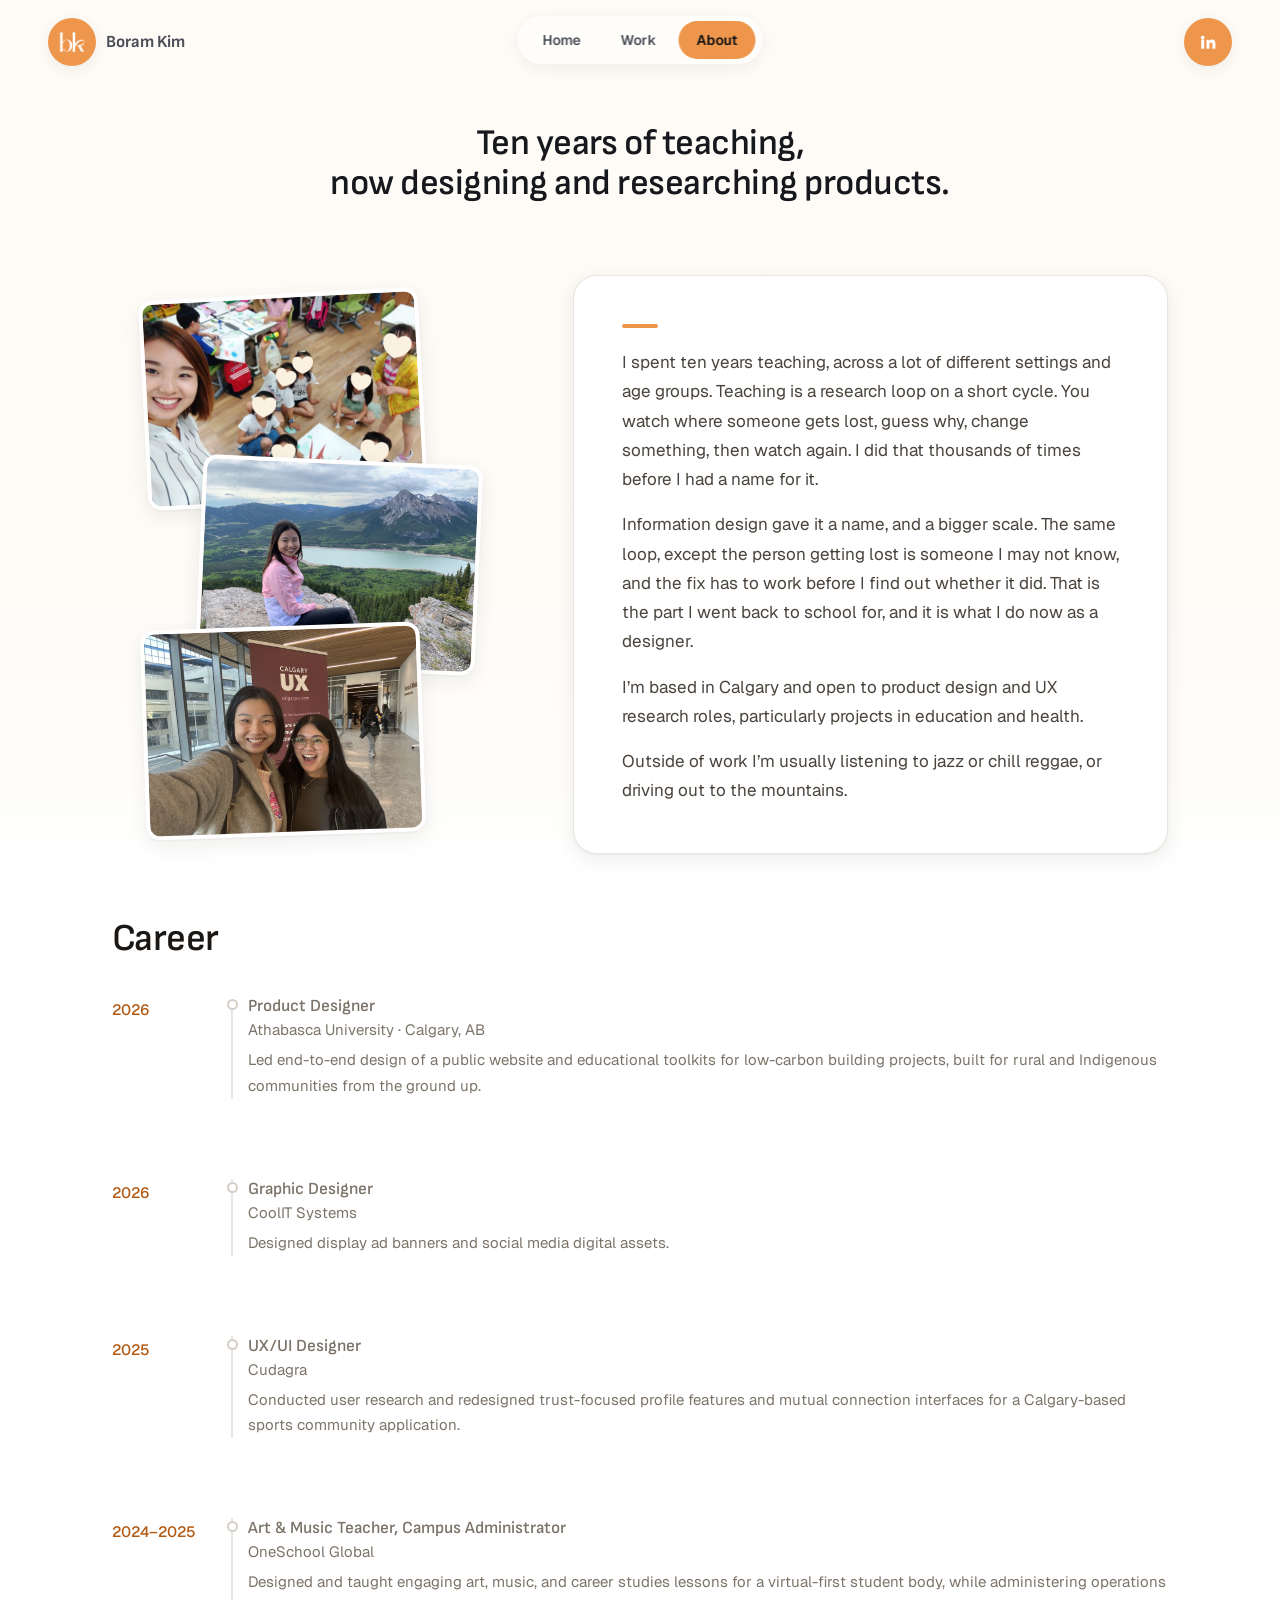
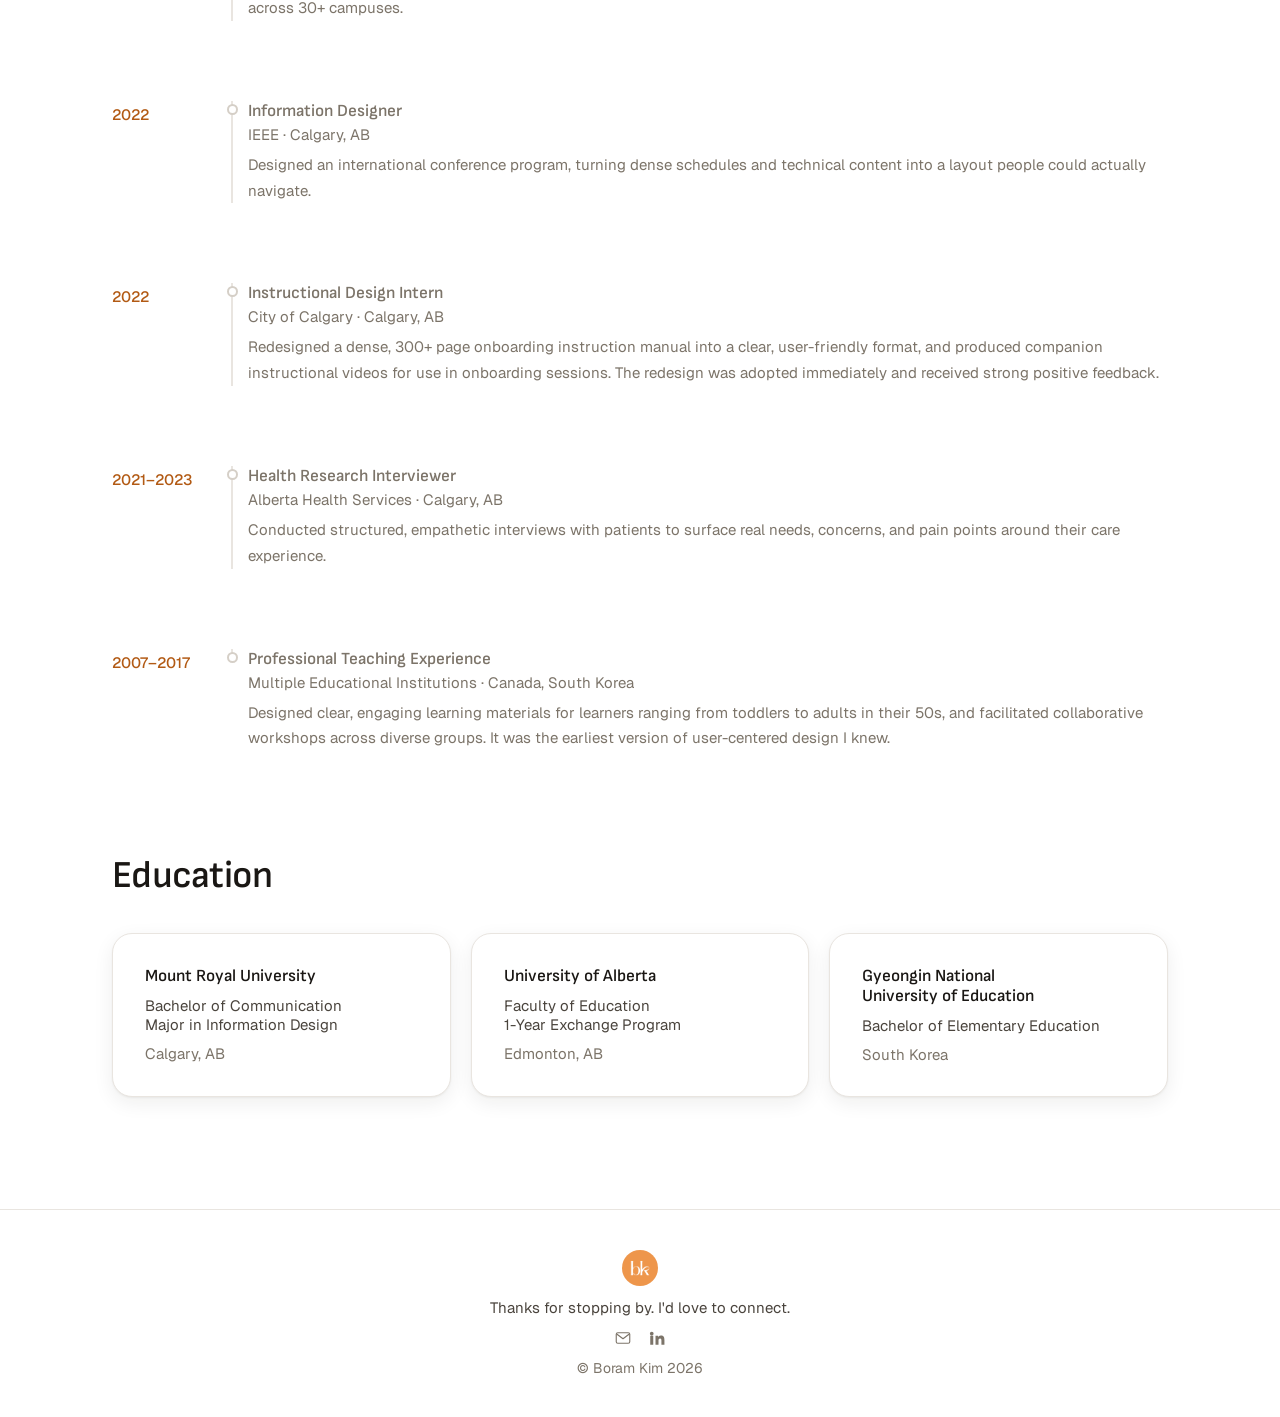
==== commit 56ec6717: "Add eatt case study and link it in from Work and other case studies Publishes the eatt case study pa" ====
--- a/about.html
+++ b/about.html
@@ -77,9 +77,9 @@
     <div class="intro-card">
       <span class="intro-card-dot" aria-hidden="true"></span>
       <p>I spent ten years teaching, across a lot of different settings and age groups. Teaching is a research loop on a short cycle. You watch where someone gets lost, guess why, change something, then watch again. I did that thousands of times before I had a name for it.</p>
-      <p>At Alberta Health Services, I ran structured patient interviews. My job was to keep the data clean across hundreds of conversations with people who were unwell, tired, or wary. That&rsquo;s where I learned that the most useful answer usually comes after the script ends, when you ask if there&rsquo;s anything else.</p>
-      <p>That&rsquo;s also why I studied Information Design rather than graphic design. The program was about structure, and it gave me a way to do deliberately what I&rsquo;d been doing by instinct in a classroom.</p>
-      <p>I&rsquo;m based in Calgary and open to product design and UX research roles. Outside of work I&rsquo;m usually listening to jazz or chill reggae, or driving out to the mountains.</p>
+      <p>Information design gave it a name, and a bigger scale. The same loop, except the person getting lost is someone I may not know, and the fix has to work before I find out whether it did. That is the part I went back to school for, and it is what I do now as a designer.</p>
+      <p>I&rsquo;m based in Calgary and open to product design and UX research roles, particularly projects in education and health.</p>
+      <p>Outside of work I&rsquo;m usually listening to jazz or chill reggae, or driving out to the mountains.</p>
     </div>
   </section>
   </div>
--- a/styles.css
+++ b/styles.css
@@ -16,6 +16,10 @@
 
   --text-display: clamp(2.75rem, 1.5rem + 5.2vw, 5rem);
   --text-h1: clamp(2.25rem, 1.5rem + 3.0vw, 3.5rem);
+  /* eatt's hero title only — same slope as --text-h1, ceiling nudged down
+     just enough (56px to 52px) to keep "Setting a table everyone can
+     join" on one line at wide viewports; other case studies keep --text-h1. */
+  --text-h1-eatt: clamp(2.25rem, 1.5rem + 3.0vw, 3.25rem);
   --text-h2: clamp(1.75rem, 1.35rem + 1.7vw, 2.375rem);
   --text-h3: clamp(1.375rem, 1.18rem + 0.8vw, 1.6875rem);
   --text-h4: 1.0625rem;
@@ -28,9 +32,14 @@
   --text-metric: clamp(2.5rem, 1.8rem + 3.0vw, 3.75rem);
   --text-num-lg: clamp(1.75rem, 1.4rem + 1.2vw, 2.25rem); /* case-study row numbering */
 
-  /* Sized to the sentence rather than to a step on the scale: keeps the about
-     page's title on two lines, with enough slack on the longer line that it
-     can't tip to three. */
+  /* Sized to the sentence, not to a step on the scale — both headlines below
+     are fixed copy that has to land on a set number of lines.
+     --text-hero keeps "I make complex systems learnable." on ONE line from
+     ~736px up (measured: the string is 16.21x its font-size, against the
+     832px --measure column), and lets it fall to two lines on phones.
+     --text-statement keeps the about page's title on TWO lines, with ~40px
+     of slack on the longer line so it can't tip to three. */
+  --text-hero: clamp(1.5rem, 0.73rem + 3.85vw, 3rem);
   --text-statement: clamp(1.75rem, 1.1rem + 1.9vw, 2.25rem);
 
   --leading-display: 1.0;
@@ -316,25 +325,23 @@
 
 .hero {
   position: relative;
-  min-height: 100svh;
-  display: grid;
-  place-items: center;
-  align-content: center; /* without this, the two auto rows stretch to fill
-    the hero and each child centers inside its own oversized row instead of
-    the headline+copy centering together as one compact block */
-  /* top clears the header, plus room for the icon arch above the headline
-     (computed in script.js) — scaled by viewport width because the arch
-     itself does (computeArchTargets shrinks its radius on narrow screens),
-     so a fixed value sized for the desktop-scale arch left mobile with a
-     mostly-empty gap between the nav and the (now much shallower) arch. */
-  padding: clamp(11rem, 1.9rem + 29vw, 18.25rem) 0 5.75rem;
+  /* No longer a full-viewport, vertically centered block — the headline
+     sits at the top and the case-study grid follows immediately after in
+     normal flow, close enough to still be visible (at least partly) on the
+     first screen at typical viewport heights. Top padding clears the
+     absolutely-positioned navbar; 7.75rem is the same clearance .cs-hero
+     and the about page's .page-intro use. */
+  padding: 7.75rem 0 4.5rem;
   overflow: hidden;
   color: var(--landing-ink);
 
+  /* Cream holds through most of the content, then fades out over a wider
+     band than before — a gradual wash into the work section below,
+     rather than a hard edge right at the hero's boundary. */
   background: linear-gradient(
     to bottom,
     var(--landing-bg) 0%,
-    var(--landing-bg) 72%,
+    var(--landing-bg) 78%,
     var(--color-paper) 100%
   );
 }
@@ -342,19 +349,26 @@
 .hero-content {
   position: relative;
   z-index: 5;
-  /* text column stays exactly --measure wide, as before — the page-gutter
-     padding here is only a narrow-viewport safety margin, not a width cut */
-  max-width: calc(var(--measure) + 2 * var(--page-gutter));
+  /* Same box-model math as the shared .measure-wide utility (not that class
+     itself, since this also needs text-align/z-index) — matching it exactly
+     is what lines this up with the case-study grid below. The old formula
+     here added a second --page-gutter into the max-width, which was correct
+     for the narrower --measure column this used before, but against
+     --measure-wide it made this box wider than .measure-wide itself and
+     threw off the shared left edge by one gutter. */
+  width: 100%;
+  max-width: var(--measure-wide);
   margin-inline: auto;
+  margin-top: 56px;
   padding-inline: var(--page-gutter);
-  text-align: center;
+  text-align: left;
 }
 
 .hero h1 {
-  /* --text-display is documented as hero-only at 44→80px (design-system.md §3.2);
-     using --text-h1 (36→56px) instead — still an existing design-system token,
-     just the next size down, no new value introduced */
-  font-size: var(--text-h1);
+  /* --text-h1 topped out at 56px, where this headline needs 908px against an
+     832px column and so always broke to two lines. --text-hero is the same
+     shape of token, capped where the line actually fits. */
+  font-size: var(--text-hero);
   line-height: var(--leading-tight);
   letter-spacing: var(--tracking-tight);
 }
@@ -363,9 +377,10 @@
 /* Top padding matches .hero's so content clears the absolutely-positioned navbar. */
 
 .page-intro {
-  /* padding-block only — the inline gutter comes from the .measure class
-     alongside it. The old `padding: 6.5rem 0 4rem` shorthand won on source
-     order and zeroed that gutter. */
+  /* padding-block only — the inline gutter comes from the .measure/.measure-wide
+     class alongside it. The old `padding: 6.5rem 0 4rem` shorthand won on source
+     order and zeroed that gutter, which left the heading hanging a full gutter
+     to the left of the content it sits above. */
   padding-block: 6.5rem 4rem;
   text-align: center;
 }
@@ -376,9 +391,12 @@
   letter-spacing: var(--tracking-tight);
 }
 
-/* Broken at the comma in the markup rather than left to wrap — a punctuation
-   break reads better than an even one. The <br> is dropped below the mobile
-   breakpoint, where the second line no longer fits on its own. */
+/* The about page's h1 is a full sentence rather than a label, so it needs the
+   size that lets it sit on two lines (see --text-statement). */
+/* Broken at the comma rather than left to text-wrap: balance — balancing put
+   the break inside "now designing", and a punctuation break reads better than
+   an even one. The <br> is dropped below the mobile breakpoint, where the
+   second line no longer fits on its own and natural wrapping is tidier. */
 body.about-page .page-intro h1 { font-size: var(--text-statement); }
 
 /* ---------- About page: hero gradient (mirrors .hero's cream-to-white fade) ---------- */
@@ -627,300 +645,77 @@
 .hero-copy {
   position: relative;
   z-index: 5;
-  max-width: calc(var(--measure) + 2 * var(--page-gutter));
+  width: 100%;
+  max-width: var(--measure-wide);
   margin-inline: auto;
   padding-inline: var(--page-gutter);
-  text-align: center;
-  margin-block: 44px 64px;
-}
-
-.highlight {
+  text-align: left;
+  /* Tighter than before — nothing follows inside .hero anymore (no button
+     row), so the only job left is a little breathing room before the work
+     section's own top padding takes over. */
+  margin-block: 32px 0;
+}
+
+/* Hero headline: the knot under "learnable" pulls itself straight.
+   Every animated value is written frame-by-frame by script.js, so there is no
+   transition or keyframe to declare here — which is also why the resting state
+   below is the *finished* state. If the script never runs, the word still
+   reads correctly with its clean underline already in place. */
+
+.untangle {
   position: relative;
   display: inline-block;
   color: var(--yellow);
-}
-
-.highlight .wavy {
+  white-space: nowrap;
+}
+
+/* The .ch spans are plain inline text and carry no styling of their own: they
+   exist only as handles for the colour resolve, which script.js writes inline.
+   Leaving them unstyled means the resting state is the finished one — the word
+   inherits the accent colour from .untangle whether or not the script runs. */
+
+.untangle-knot {
   position: absolute;
   left: 0;
-  bottom: -8px;
+  bottom: -0.52em;
   width: 100%;
-  height: 10px;
-}
-
-.highlight .wavy path {
-  stroke: var(--yellow);
-  stroke-width: 3;
+  height: 0.62em;
+  overflow: visible;
+}
+
+.untangle-knot path {
+  fill: none;
+  stroke-width: 2.5;
   stroke-linecap: round;
-}
+  stroke-linejoin: round;
+}
+
+/* the tangled state is gray and starts hidden; the resolved line is the accent */
+.untangle-knot .knot-messy { stroke: var(--gray); opacity: 0; }
+.untangle-knot .knot-tidy  { stroke: var(--yellow); }
 
 .subtitle {
   color: var(--gray-dark);
   font-weight: 400;
   font-size: var(--text-lead);
   line-height: var(--leading-snug);
-  margin: 0 0 44px;
-}
-
-.mobile-break { display: none; }
+  /* Used to reserve room above the button row that sat below it — that row
+     is gone, so .hero's own bottom padding is what separates this from the
+     work section now. */
+  margin: 0;
+}
+
+.subtitle-break { display: inline; }
 .statement-break { display: inline; }
 
-.hero-actions {
-  display: flex;
-  align-items: center;
-  justify-content: center;
-  gap: 12px;
-  flex-wrap: wrap;
-}
-
-.btn-primary, .btn-secondary {
-  padding: 14px 26px;
-  border-radius: 10px;
-  font-weight: 400;
-  font-size: 14px;
-  transition: transform 0.15s ease, box-shadow 0.15s ease;
-}
-
-.btn-primary {
-  background: var(--yellow);
-  color: var(--black);
-}
-
-.btn-secondary {
-  background: var(--white);
-  color: var(--black);
-  box-shadow: 0 4px 16px rgba(17, 18, 20, 0.06);
-}
-
-.btn-primary:hover, .btn-secondary:hover {
-  transform: translateY(-2px);
-  box-shadow: 0 8px 20px rgba(17, 18, 20, 0.1);
-}
-
-/* ---------- Scroll cue ---------- */
-
-.scroll-cue {
-  position: absolute;
-  bottom: 1.75rem;
-  left: 50%;
-  translate: -50% 0;
-  z-index: 2;
-  display: flex;
-  flex-direction: column;
-  align-items: center;
-  gap: 0.4375rem;
-
-  font-family: var(--font-accent);
-  font-size: var(--text-eyebrow);
-  font-weight: 600;
-  letter-spacing: var(--tracking-accent);
-  text-transform: uppercase;
-  color: var(--color-ink-muted);
-  text-decoration: none;
-}
-
-.scroll-cue svg { animation: nudge 2.2s ease-in-out infinite; }
-
+/* .hero-actions/.btn-primary/.btn-secondary/.scroll-cue removed with the
+   hero redesign — no button row, and the work section is visible on the
+   same screen so there's nothing left to cue toward. @keyframes nudge stays:
+   .cs-maps-hint still uses it. */
 @keyframes nudge {
   0%, 100% { transform: translateY(0);        opacity: .4; }
   50%      { transform: translateY(.375rem);  opacity: 1; }
 }
-
-/* ---------- Floating icon bubbles ---------- */
-
-.hero-icons {
-  position: absolute;
-  /* matches .hero's own padding, so top:%/bottom:% on bubbles clears the
-     header/scroll-cue instead of measuring against the full hero box */
-  top: 16.25rem;
-  right: 0;
-  bottom: 5.75rem;
-  left: 0;
-}
-
-.icon-bubble {
-  position: absolute;
-  top: var(--top);
-  left: var(--left);
-  transform: translate(-50%, -50%);
-  animation: float var(--duration, 5s) ease-in-out infinite;
-  animation-delay: var(--delay, 0s);
-  z-index: 3;
-  /* Hidden until script.js measures the headline and adds .is-positioned —
-     without this, badges flash in their scattered ambient-float layout
-     first, then jump to the arch's anchor point once JS runs. Applies at
-     every width now — the arch runs on phones too, not just desktop/tablet. */
-  opacity: 0;
-}
-
-.icon-bubble.active {
-  animation-play-state: paused;
-  z-index: 11;
-}
-
-/* Hero icon-bubble entrance: burst out from the "side quests." anchor point
-   (--anchor-x/--anchor-y) and settle into the computed arch position
-   (--final-x/--final-y, both set by script.js) once JS takes over placement
-   for a bubble. animation-fill-mode: both (in the shorthand below) holds
-   the keyframe's 0% state for the badge's own delay slice instead of
-   showing the animation-free base state, which is what caused each badge
-   to flash at its resting position before snapping back to the anchor. */
-.icon-bubble.is-positioned {
-  left: var(--final-x);
-  top: var(--final-y);
-  /* back-out easing (overshoots past scale 1 before settling) reads as a
-     clear "pop" out of the anchor point, rather than a gentle fade-and-glide.
-     idleBob picks up right where badgeIn ends (its own delay + duration) so
-     each badge keeps a small resting bob afterwards — a hint that it's
-     interactive, not just decoration. */
-  animation: badgeIn 0.6s cubic-bezier(0.34, 1.56, 0.64, 1) var(--arch-delay, 0s) both,
-             idleBob var(--duration, 4s) ease-in-out calc(var(--arch-delay, 0s) + 0.6s) infinite;
-}
-
-@keyframes badgeIn {
-  from {
-    left: var(--anchor-x);
-    top: var(--anchor-y);
-    opacity: 0;
-    transform: translate(-50%, -50%) scale(0.1);
-  }
-  to {
-    left: var(--final-x);
-    top: var(--final-y);
-    opacity: 1;
-    transform: translate(-50%, -50%) scale(1);
-  }
-}
-
-@keyframes idleBob {
-  0%, 100% { transform: translate(-50%, -50%) translateY(0); }
-  50% { transform: translate(-50%, -50%) translateY(-6px); }
-}
-
-@keyframes float {
-  0%, 100% { transform: translate(-50%, -50%) translateY(0); }
-  50% { transform: translate(-50%, -50%) translateY(-14px); }
-}
-
-.bubble-circle {
-  width: clamp(3.25rem, 5.1vw, 4.6875rem);   /* docs/landing-structure-update.md §2 size */
-  height: clamp(3.25rem, 5.1vw, 4.6875rem);
-  border-radius: 50%;
-  background: transparent;
-  box-shadow: none;
-  display: flex;
-  align-items: center;
-  justify-content: center;
-  font-size: clamp(2.125rem, 3.4vw, 3.125rem);   /* 34 → 50px, docs/landing-structure-update.md §2 */
-  font-family: "Apple Color Emoji", "Segoe UI Emoji", "Noto Color Emoji", sans-serif;
-  transition: transform 0.2s ease, filter 0.2s ease;
-}
-
-.bubble-circle:hover {
-  transform: scale(1.1);
-  filter: drop-shadow(0 8px 12px rgba(17, 18, 20, 0.18));
-}
-
-/* Post-entrance "look, click me" wave (script.js): a left-to-right sweep of
-   pulses, timed and cancelled entirely from JS. Lives on .bubble-circle
-   rather than .icon-bubble so it doesn't fight the arch position/idle-bob
-   transform on the parent. */
-.bubble-circle.wave-pulse {
-  /* A peak is a local max — velocity is mathematically zero there no matter
-     how this is built, in one eased segment or two. What actually reads as
-     "smooth" is a rounded sine-shaped curve through that zero point rather
-     than two independently-eased ramps meeting at it. `linear` plus many
-     close keyframe stops traces that curve directly (a piecewise-linear
-     approximation of scale(t) = 1 + 0.18*sin(πt)) instead of asking one or
-     two cubic-bezier segments to approximate it and creating a seam. */
-  animation: badgeWavePulse 0.4s linear;
-}
-
-@keyframes badgeWavePulse {
-  0%   { transform: scale(1);     filter: none; }
-  10%  { transform: scale(1.056); filter: drop-shadow(0 1.9px 3.1px rgba(17, 18, 20, 0.05)); }
-  20%  { transform: scale(1.106); filter: drop-shadow(0 3.5px 5.9px rgba(17, 18, 20, 0.094)); }
-  30%  { transform: scale(1.146); filter: drop-shadow(0 4.6px 7.7px rgba(17, 18, 20, 0.122)); }
-  40%  { transform: scale(1.171); filter: drop-shadow(0 5.6px 9.3px rgba(17, 18, 20, 0.148)); }
-  50%  { transform: scale(1.18);  filter: drop-shadow(0 6px 10px rgba(17, 18, 20, 0.16)); }
-  60%  { transform: scale(1.171); filter: drop-shadow(0 5.6px 9.3px rgba(17, 18, 20, 0.148)); }
-  70%  { transform: scale(1.146); filter: drop-shadow(0 4.6px 7.7px rgba(17, 18, 20, 0.122)); }
-  80%  { transform: scale(1.106); filter: drop-shadow(0 3.5px 5.9px rgba(17, 18, 20, 0.094)); }
-  90%  { transform: scale(1.056); filter: drop-shadow(0 1.9px 3.1px rgba(17, 18, 20, 0.05)); }
-  100% { transform: scale(1);     filter: none; }
-}
-
-.bubble-icon-img {
-  /* Color emoji glyphs (piano, etc.) render with much more visual ink than
-     their nominal font-size box, so this is sized up from .bubble-circle's
-     font-size to read as the same size on screen. */
-  height: clamp(2.3rem, 3.68vw, 3.4rem);
-  width: auto;
-  display: block;
-}
-
-.bubble-icon-svg {
-  height: clamp(1.75rem, 2.7vw, 2.5rem);
-  width: auto;
-  display: block;
-  color: var(--landing-accent);
-}
-
-.icon-bubble.active .bubble-circle {
-  transform: scale(1.1);
-  filter: drop-shadow(0 8px 12px rgba(17, 18, 20, 0.18));
-}
-
-/* Icon story card — one shared instance (script.js), repositioned and
-   repopulated per click instead of a per-bubble speech-bubble tooltip. */
-
-.icon-story-card {
-  position: absolute;
-  width: 290px;
-  background: var(--white);
-  color: var(--ink);
-  padding: 14px 16px;
-  border-radius: 14px;
-  box-shadow: 0 12px 30px rgba(17, 18, 20, 0.14);
-  display: flex;
-  align-items: flex-start;
-  gap: 10px;
-  text-align: left;
-  opacity: 0;
-  pointer-events: none;
-  transform: translate(-50%, -100%) scale(0.92);
-  transform-origin: bottom center;
-  transition: opacity 0.18s ease, transform 0.18s ease;
-  z-index: 20;
-}
-
-.icon-story-card.is-open {
-  opacity: 1;
-  pointer-events: auto;
-  transform: translate(-50%, -100%) scale(1);
-}
-
-.icon-story-icon {
-  flex: none;
-  width: 40px;
-  height: 40px;
-  border-radius: 50%;
-  background: var(--color-brand-soft);
-  color: var(--landing-accent);
-  display: grid;
-  place-items: center;
-}
-
-.icon-story-icon svg { width: 26px; height: 26px; }
-
-.icon-story-title {
-  display: block;
-  font-size: 13px;
-  margin-bottom: 3px;
-  color: var(--ink);
-}
-
-.icon-story-desc { margin: 0; font-size: 13px; line-height: 1.5; color: var(--gray); }
 
 /* ---------- Work (Case Studies + Contact) ---------- */
 
@@ -951,7 +746,7 @@
 }
 
 .work-head {
-  text-align: center;
+  text-align: left;
   margin-bottom: clamp(2.5rem, 5vw, 3.75rem);
 }
 
@@ -960,7 +755,9 @@
   margin: 0;
   font-family: var(--font-display);
   font-weight: 700;
-  font-size: var(--text-h1);          /* not --text-h2 — outweighs the scroll cue above it */
+  /* was --text-h1 to outweigh the scroll cue that used to sit above it —
+     that cue is gone, so this can drop a size. */
+  font-size: var(--text-h2);
   line-height: var(--leading-tight);
   letter-spacing: var(--tracking-tight);
   color: var(--color-ink);
@@ -1346,6 +1143,7 @@
   letter-spacing: var(--tracking-tight);
   color: var(--color-ink);
 }
+.cs-hero-title.is-eatt { font-size: var(--text-h1-eatt); }
 
 .cs-lead {
   margin-top: 1.5rem;
@@ -1355,6 +1153,290 @@
 }
 
 .cs-figure { margin: 0; }
+
+/* ---------- Sketching layout (cudagra.html) ---------- */
+/* One full wireframe photo on the left, in the existing .cs-viewer pan/zoom
+   component (see script.js) rather than a lightbox — the wireframe is a tall
+   phone screen with small handwritten notes, exactly what that component
+   already exists to make legible. The five callouts run down the right,
+   ordered to match the regions they describe top-to-bottom in the image. */
+
+.cs-sketchlayout {
+  margin-top: clamp(2rem, 4vw, 2.75rem);
+  display: grid;
+  grid-template-columns: minmax(0, 48%) 1fr;
+  gap: clamp(1.5rem, 4vw, 3rem);
+  align-items: stretch;
+}
+
+/* The right column runs slightly taller than the image at 48% width, and
+   align-items: stretch on the grid only stretches this item's box — the
+   image itself stayed flush at the top with dead space below it. Centering
+   it in that box puts the leftover space evenly above and below instead. */
+.cs-sketchlayout-fig { margin: 0; align-self: center; }
+
+/* gap sets a firm minimum between callouts; justify-content: space-between
+   then spreads any extra height the wireframe image contributes on top of
+   that, so the list keeps growing to roughly track the image's regions
+   top-to-bottom without ever squeezing closer than the minimum. */
+.cs-sketchlayout-tags {
+  display: flex;
+  flex-direction: column;
+  justify-content: space-between;
+  gap: 2rem;
+}
+
+.cs-sketchtag {
+  display: flex;
+  gap: 0.875rem;
+}
+
+/* Numbered to match the callout pins on the wireframe (see .cs-vpin) —
+   the shared number is the connection, not proximity or color alone. */
+.cs-sketchtag-num {
+  flex: none;
+  width: 1.5rem;
+  height: 1.5rem;
+  margin-top: 0.0625rem;
+  border-radius: 50%;
+  background: var(--color-brand);
+  color: var(--color-paper);
+  font-family: var(--font-accent);
+  font-weight: 700;
+  font-size: 0.75rem;
+  display: grid;
+  place-items: center;
+}
+
+.cs-sketchtag .tag { display: inline-block; }
+
+.cs-sketchtag p {
+  margin: 0.5rem 0 0;
+  font-size: var(--text-body);
+  line-height: var(--leading-body);
+  color: var(--color-ink-secondary);
+}
+
+/* The wireframe is a plain static image (large enough to read without
+   zooming), so pins are just absolutely positioned within .cs-sketchframe —
+   no transform-syncing needed since nothing here pans or scales. */
+.cs-sketchframe {
+  position: relative;
+  border: 1px solid var(--color-line);
+  border-radius: 1.125rem;
+  overflow: hidden;
+  background: var(--color-paper-sunken);
+}
+
+.cs-sketchframe img {
+  display: block;
+  width: 100%;
+  height: auto;
+}
+
+.cs-vpin {
+  position: absolute;
+  left: 1.4%;
+  width: 2.2%;
+  min-width: 1.375rem;
+  aspect-ratio: 1;
+  transform: translateY(-50%);
+  border-radius: 50%;
+  background: var(--color-brand);
+  color: var(--color-paper);
+  font-family: var(--font-accent);
+  font-weight: 700;
+  font-size: 0.75rem;
+  display: grid;
+  place-items: center;
+  box-shadow: var(--shadow-card);
+}
+
+@media (max-width: 46rem) {
+  .cs-sketchlayout { grid-template-columns: 1fr; }
+  .cs-sketchlayout-tags { gap: 1.5rem; }
+}
+
+@media (max-width: 46rem) {
+  .cs-sketchgrid { grid-template-columns: 1fr; }
+}
+
+/* Generic click-to-enlarge trigger: wrap any <img> in a <button
+   class="cs-zoomable"> to open it in the shared full-image overlay
+   (.cs-lightbox, see script.js). Used for the wireframes gallery
+   (urcareer.html) and the What-shipped screenshots (cudagra.html) — plain
+   click-to-enlarge rather than the .cs-viewer pan/zoom component, since
+   these are flat images that just need a bigger look, not panning around a
+   tall one. */
+.cs-zoomable {
+  display: block;
+  padding: 0;
+  border: 0;
+  background: none;
+  cursor: zoom-in;
+}
+
+/* -webkit-user-drag: none stops a real mouse click (which always carries a
+   pixel or two of movement) from being interpreted as a native image-drag
+   gesture — that swallows the click event before it reaches the button, so
+   the enlarge action silently does nothing despite the zoom-in cursor. */
+.cs-zoomable img {
+  display: block;
+  -webkit-user-drag: none;
+  user-select: none;
+  transition: opacity 0.2s ease;
+}
+
+.cs-zoomable:hover img,
+.cs-zoomable:focus-visible img {
+  opacity: 0.82;
+}
+
+/* Wireframes gallery (urcareer.html): three sketches side by side. */
+.cs-wireframe-grid {
+  margin-top: 2.5rem;
+  margin-bottom: 2.5rem;
+  display: grid;
+  grid-template-columns: repeat(3, 1fr);
+  align-items: start;
+  gap: 1rem;
+}
+
+.cs-wireframe-grid img { width: 100%; height: auto; }
+
+@media (max-width: 46rem) {
+  .cs-wireframe-grid { grid-template-columns: 1fr; }
+}
+
+/* Captioned variant (eatt.html): each sketch carries its own caption
+   instead of one paragraph under the whole grid. Every sketch sits in an
+   equal fixed-ratio frame (object-fit: contain) so the row reads at one
+   consistent size regardless of how tall or wide the source sketch is —
+   the four source wireframes range from 0.42 to 0.73 in aspect ratio, and
+   without this they rendered at wildly different heights. */
+.cs-wireframe-refined { margin-top: 2.5rem; }
+.cs-wireframe-refined .cs-wireframe-grid.is-trio { margin-top: 0.75rem; margin-bottom: 0; }
+
+.cs-wireframe-grid.is-trio { grid-template-columns: repeat(3, minmax(0, 1fr)); gap: 1.5rem; }
+
+/* <figure> carries a UA-default margin of 1em 40px (same gotcha as
+   .cs-ca-card) — unreset, it shrank every grid item and shifted the whole
+   row 40px right of the section's left edge. */
+.cs-wireframe-item { margin: 0; display: flex; flex-direction: column; width: 100%; min-width: 0; }
+
+.cs-wireframe-grid.is-trio .cs-zoomable {
+  aspect-ratio: 4 / 7;
+  background: var(--color-paper-sunken);
+  border: 1px solid var(--color-line);
+  border-radius: 0.875rem;
+  display: flex;
+  align-items: center;
+  justify-content: center;
+  padding: 1rem;
+  overflow: hidden;
+}
+.cs-wireframe-grid.is-trio img {
+  width: auto;
+  height: auto;
+  max-width: 100%;
+  max-height: 100%;
+}
+
+/* Early sketches (eatt.html): two photographed paper sketches at very
+   different aspect ratios (0.72 and 1.51) — a plain 2-col grid put them at
+   mismatched heights, and forcing both into one fixed frame (like .is-trio)
+   would crop a photo with content close to its edges. Instead this is a
+   "justified row": each button's flex-grow is set to its own image's
+   aspect ratio (via --grow, inline per button) with flex-basis: 0, which is
+   the standard trick for a flex row where every item lands at the exact
+   same height with zero cropping — the math: at width w_i = grow_i and
+   height h (common to both, since basis is 0), w_i/h must equal grow_i for
+   every item, which is only true when h is the same for all of them. */
+.cs-wireframe-early { margin-top: 2.5rem; }
+
+/* One shared card (matching the .is-trio frame look — sunken bg, line
+   border, same radius) rather than two separate frames, since the ask was
+   both photos together in one box. */
+.cs-wireframe-early-box {
+  margin-top: 0.75rem;
+  padding: 1rem;
+  background: var(--color-paper-sunken);
+  border: 1px solid var(--color-line);
+  border-radius: 0.875rem;
+}
+.cs-wireframe-early-box .cs-wireframe-grid.is-duo { margin: 0; }
+
+/* Two classes to outrank .cs-block p's margin:0 reset, which sits later in
+   this file and would otherwise win on source order at equal specificity. */
+.cs-block .cs-wireframe-early p { margin-top: 1rem; }
+
+/* Stays a 2-up row at every width, phones included — each sketch is
+   click-to-enlarge already, so reading small on a narrow screen is fine
+   and not worth breaking the matched-height row for. */
+.cs-wireframe-grid.is-duo { display: flex; align-items: flex-start; gap: 1.5rem; }
+.cs-wireframe-grid.is-duo .cs-zoomable { flex-grow: var(--grow, 1); flex-shrink: 1; flex-basis: 0; min-width: 0; }
+
+.cs-wireframe-item figcaption { margin-top: 0.875rem; padding-inline: 0.375rem; }
+.cs-wireframe-name {
+  display: block;
+  font-family: var(--font-display);
+  font-weight: 600;
+  font-size: var(--text-body-sm);
+  color: var(--color-ink);
+  margin-bottom: 0.25rem;
+}
+.cs-wireframe-item p {
+  margin: 0;
+  font-size: var(--text-caption);
+  line-height: 1.5;
+  color: var(--color-ink-secondary);
+}
+
+@media (max-width: 40rem) {
+  .cs-wireframe-grid.is-trio { grid-template-columns: 1fr; }
+}
+
+/* Lightbox overlay shared by any .cs-zoomable trigger — one instance is
+   created lazily in script.js and reused, rather than one per figure. */
+.cs-lightbox {
+  position: fixed;
+  inset: 0;
+  z-index: 100;
+  display: none;
+  align-items: center;
+  justify-content: center;
+  padding: clamp(1.5rem, 5vw, 4rem);
+  background: rgb(26 23 20 / .82);
+}
+
+.cs-lightbox.is-open { display: flex; }
+
+.cs-lightbox-img {
+  display: block;
+  max-width: 100%;
+  max-height: 100%;
+  border-radius: 0.5rem;
+  box-shadow: var(--shadow-card-hover);
+}
+
+.cs-lightbox-close {
+  position: absolute;
+  top: clamp(1rem, 3vw, 2rem);
+  right: clamp(1rem, 3vw, 2rem);
+  width: 2.5rem;
+  height: 2.5rem;
+  border: none;
+  border-radius: 50%;
+  background: var(--color-paper);
+  color: var(--color-ink);
+  font-size: 1.5rem;
+  line-height: 1;
+  cursor: pointer;
+  display: grid;
+  place-items: center;
+}
+
+body.cs-lightbox-lock { overflow: hidden; }
 
 .cs-frame {
   border: 1px solid var(--color-line);
@@ -1388,6 +1470,30 @@
 .cs-frame-embed iframe { display: block; width: 100%; height: min(70vh, 640px); border: 0; }
 
 .cs-video { position: relative; overflow: hidden; box-shadow: var(--shadow-card); }
+
+/* Final-presentation video. Deliberately not .cs-video: those are short, muted
+   product loops that autoplay on scroll and pause off-screen (see script.js).
+   This one is narrated and six minutes long, so it carries native controls,
+   never autoplays, and has no .cs-video-pp button — which is also what makes
+   that script skip it. */
+.cs-videoframe {
+  position: relative;
+  aspect-ratio: 16 / 9;
+  overflow: hidden;
+  border: 1px solid var(--color-line);
+  border-radius: 1.125rem;
+  box-shadow: var(--shadow-card);
+  background: var(--color-ink);
+}
+
+/* contain, not cover: a recorded presentation must not be cropped if the
+   source's aspect ratio turns out not to be exactly 16:9 */
+.cs-videoframe-el {
+  display: block;
+  width: 100%;
+  height: 100%;
+  object-fit: contain;
+}
 
 /* Source export has a hairline dark column baked into its right edge —
    scale past the frame by a hair and let the wrapper's overflow clip it,
@@ -1417,7 +1523,8 @@
 .cs-video-pp:hover { background: var(--color-paper); transform: scale(1.06); }
 .cs-video-pp svg { display: block; width: 14px; height: 14px; }
 
-.cs-figure figcaption {
+.cs-figure figcaption,
+.cs-scene figcaption {
   margin-top: 0.75rem;
   font-family: var(--font-accent);
   font-size: var(--text-caption);
@@ -1425,6 +1532,138 @@
   color: var(--color-ink-muted);
 }
 
+/* Two-tone insight card: tinted header carries the theme label, plain
+   body carries the finding. Local to the eatt interview section — not the
+   shared .cs-insightbox (left-border callout) used on other case studies. */
+.cs-insightcard {
+  border: 1px solid var(--color-line);
+  border-radius: 0.875rem;
+  overflow: hidden;
+  background: var(--color-paper);
+}
+
+.cs-insightcard-head {
+  padding: 0.875rem 1.25rem;
+  background: var(--color-brand-soft);
+  border-bottom: 1px solid var(--color-line);
+  font-family: var(--font-accent);
+  font-weight: 700;
+  font-size: var(--text-caption);
+  text-transform: uppercase;
+  letter-spacing: var(--tracking-accent);
+  color: var(--color-brand-ink);
+}
+
+.cs-insightcard-body {
+  padding: 1.25rem;
+  color: var(--color-ink);
+}
+
+.cs-insightcard-body p { margin: 0; }
+
+/* The photo lives inside the card, below the finding text, shrunk down to
+   the card's own content width rather than sitting in its own column. */
+.cs-insightcard-body .cs-scene { margin-top: 1.25rem; }
+
+.cs-scene { margin: 0; }
+
+/* Insight cards, two columns across (wrapping to a 2x2 arrangement for
+   four items). */
+.cs-insightcols {
+  margin-top: clamp(3rem, 6vw, 4.5rem);
+  display: grid;
+  grid-template-columns: repeat(2, 1fr);
+  gap: 1.5rem 1.25rem;
+}
+
+@media (max-width: 640px) { .cs-insightcols { grid-template-columns: 1fr; } }
+
+/* Quiet aside noting which steps used AI — collapsed by default (native
+   <details>/<summary>, no JS) so it doesn't add to the case study's
+   length unless someone actually wants to read it. The summary is a
+   full-width bar (not a small pill) with a chevron on the far end, so it
+   reads as an obviously-pressable control rather than a static label. */
+.cs-aibox { margin-top: clamp(2.5rem, 5vw, 3.5rem); }
+
+.cs-aibox-summary {
+  display: flex;
+  align-items: center;
+  justify-content: space-between;
+  gap: 1rem;
+  padding: 1rem 1.5rem;
+  border: 1px solid var(--color-line);
+  border-radius: 0.875rem;
+  background: var(--color-paper-sunken);
+  cursor: pointer;
+  list-style: none;
+}
+.cs-aibox-summary::-webkit-details-marker { display: none; }
+
+.cs-aibox-label-group {
+  display: flex;
+  align-items: center;
+  gap: 0.5rem;
+  font-size: var(--text-body-sm);
+  color: var(--color-ink-secondary);
+}
+
+.cs-aibox-icon { flex: none; width: 1em; height: 1em; color: var(--color-brand-ink); }
+
+.cs-aibox-label {
+  font-family: var(--font-accent);
+  font-weight: 600;
+  font-size: var(--text-body-sm);
+  color: var(--color-brand-ink);
+}
+
+.cs-aibox-chevron {
+  flex: none;
+  color: var(--color-brand-ink);
+  transition: transform 200ms ease;
+}
+.cs-aibox[open] .cs-aibox-chevron { transform: rotate(180deg); }
+
+/* Bar and panel share a straight edge when open, so they read as one
+   continuous control rather than two separate boxes. */
+.cs-aibox[open] .cs-aibox-summary { border-radius: 0.875rem 0.875rem 0 0; }
+
+.cs-aibox-list {
+  margin: 0;
+  padding: 1.5rem;
+  border: 1px solid var(--color-line);
+  border-top: none;
+  border-radius: 0 0 0.875rem 0.875rem;
+  background: var(--color-paper);
+  display: flex;
+  flex-direction: column;
+  gap: 0.875rem;
+}
+
+.cs-aibox-list > div {
+  display: grid;
+  grid-template-columns: 8rem 1fr;
+  gap: 1rem;
+}
+
+.cs-aibox-list dt {
+  margin: 0;
+  font-family: var(--font-accent);
+  font-weight: 600;
+  font-size: var(--text-body-sm);
+  color: var(--color-ink-secondary);
+}
+
+.cs-aibox-list dd {
+  margin: 0;
+  font-size: var(--text-body-sm);
+  line-height: var(--leading-relaxed);
+  color: var(--color-ink-muted);
+}
+
+@media (max-width: 560px) {
+  .cs-aibox-list > div { grid-template-columns: 1fr; gap: 0.25rem; }
+}
+
 .cs-meta-strip {
   margin: 2.5rem 0 0;
   display: grid;
@@ -1437,6 +1676,10 @@
 
 .cs-meta-strip.is-tri { grid-template-columns: 1.4fr 1.1fr 0.8fr; }
 @media (max-width: 640px) { .cs-meta-strip.is-tri { grid-template-columns: 1fr; } }
+
+/* Label and value share one line instead of stacking. */
+.cs-meta-strip.is-inline > div { display: flex; align-items: baseline; gap: 0.5rem; }
+.cs-meta-strip.is-inline dt { margin-bottom: 0; }
 
 .cs-meta-strip dt {
   margin-bottom: 0.5rem;
@@ -1504,6 +1747,11 @@
 }
 
 .cs-block > p { margin-top: 1.5rem; }
+
+/* Title immediately followed by an image (no intro paragraph between) —
+   same 1.5rem rhythm as .cs-block > p, so the gap above and below the
+   figure matches. */
+h2.cs-sec + .cs-figure { margin-top: 1.5rem; }
 
 .cs-insightbox-standalone { margin-top: 1.5rem; }
 .cs-insightbox-standalone p { font-weight: 600; }
@@ -1645,14 +1893,220 @@
   color: var(--color-ink-muted);
 }
 
+/* Same left-rule treatment as .cs-pull, sized for a longer first-person
+   passage rather than a single pulled quote. */
+.cs-vrule {
+  margin-top: 2rem;
+  padding-left: 1.5rem;
+  border-left: 2px solid var(--color-line-strong);
+}
+
+.cs-vrule p + p { margin-top: 1.25rem; }
+
+/* Three interview pull-quotes as a row of square post-it notes: faint sunken
+   tint (barely off-white, keeps the brand-ink quote text at near-white
+   contrast) on top, attribution set below the square rather than inside it,
+   slight per-card rotation (alternating so no two neighbours lean the same
+   way) that straightens on hover/focus to read as a physical note being
+   picked up. Flex-wrap (not a 3-column grid) so each note keeps a fixed
+   size at every viewport — narrowing the row down to 2-up then 1-up, rather
+   than a grid track stretching the note itself larger or smaller. */
+.cs-postit-grid {
+  margin-top: 2.5rem;
+  display: flex;
+  flex-wrap: wrap;
+  justify-content: center;
+  gap: 1.75rem;
+}
+
+.cs-postit-item {
+  flex: 0 0 14rem;
+  width: 14rem;
+}
+
+.cs-postit {
+  /* Blockquote's UA-default margin (1em 40px) shrinks it below the item's
+     fixed width if left in place — zero it so the square fills it exactly. */
+  margin: 0;
+  width: 100%;
+  aspect-ratio: 1 / 1;
+  display: flex;
+  align-items: center;
+  padding: 1.5rem;
+  background: var(--color-paper-sunken);
+  border: 1px solid var(--color-line);
+  border-radius: 0.625rem;
+  box-shadow: var(--shadow-card);
+  transition: transform 180ms cubic-bezier(.22,.61,.36,1),
+              box-shadow 180ms cubic-bezier(.22,.61,.36,1);
+}
+
+.cs-postit-item:nth-child(1) .cs-postit { transform: rotate(-2deg); }
+.cs-postit-item:nth-child(2) .cs-postit { transform: rotate(1.5deg); }
+.cs-postit-item:nth-child(3) .cs-postit { transform: rotate(-1.5deg); }
+
+.cs-postit-item:hover .cs-postit,
+.cs-postit-item:focus-within .cs-postit {
+  transform: rotate(0deg);
+  box-shadow: var(--shadow-card-hover);
+}
+
+.cs-postit p {
+  font-family: var(--font-display);
+  font-size: var(--text-body);
+  line-height: var(--leading-snug);
+  color: var(--color-brand-ink);
+  margin: 0;
+}
+
+/* Hanging indent: the "— " lead-in sits in the text-indent's negative space,
+   so a wrapped second line lines up under the attribution's first word
+   instead of the dash. */
+.cs-postit-cite {
+  display: block;
+  margin-top: 0.75rem;
+  padding-left: 1em;
+  text-indent: -1em;
+  font-style: normal;
+  font-family: var(--font-accent);
+  font-size: var(--text-caption);
+  color: var(--color-ink-muted);
+}
+
+/* Personas (eatt.html) — reuses the .cs-postit rotated sticky-note motif
+   (same tint, radius, shadow, hover un-rotate) so "who we heard from" here
+   reads as a continuation of the interview quotes in Research, not a new
+   card language. */
+.cs-personas {
+  margin-top: 2.5rem;
+  display: grid;
+  grid-template-columns: repeat(2, minmax(0, 1fr));
+  gap: 2.5rem;
+  justify-items: center;
+}
+
+.cs-persona {
+  width: 100%;
+  max-width: 22rem;
+  padding: 2rem;
+  background: var(--color-paper-sunken);
+  border: 1px solid var(--color-line);
+  border-radius: 0.875rem;
+  box-shadow: var(--shadow-card);
+  transition: transform 180ms cubic-bezier(.22,.61,.36,1),
+              box-shadow 180ms cubic-bezier(.22,.61,.36,1);
+}
+.cs-persona:nth-child(1) { transform: rotate(-1.5deg); }
+.cs-persona:nth-child(2) { transform: rotate(1.5deg); }
+.cs-persona:hover,
+.cs-persona:focus-within {
+  transform: rotate(0deg);
+  box-shadow: var(--shadow-card-hover);
+}
+
+.cs-persona-head { display: flex; align-items: center; gap: 0.875rem; }
+.cs-persona-avatar {
+  width: 4rem;
+  height: 4rem;
+  border-radius: 50%;
+  overflow: hidden;
+  flex: 0 0 auto;
+  border: 2px solid var(--color-paper);
+  box-shadow: 0 0 0 1px var(--color-line);
+}
+.cs-persona-avatar img { width: 100%; height: 100%; object-fit: cover; display: block; }
+
+.cs-persona-tag {
+  display: block;
+  font-family: var(--font-display);
+  font-weight: 600;
+  font-size: var(--text-eyebrow);
+  text-transform: uppercase;
+  letter-spacing: var(--tracking-accent);
+  color: var(--color-brand-ink);
+}
+.cs-persona-name {
+  margin-top: 0.1875rem;
+  font-family: var(--font-display);
+  font-weight: 700;
+  font-size: var(--text-h4);
+  color: var(--color-ink);
+}
+
+/* Two classes outrank .cs-block p's margin:0 reset (which otherwise wins
+   on specificity over a single-class selector regardless of source order). */
+.cs-persona .cs-persona-quote {
+  margin: 2.5rem 0 0;
+  font-family: var(--font-display);
+  font-weight: 600;
+  font-size: var(--text-lead);
+  line-height: var(--leading-snug);
+  color: var(--color-brand-ink);
+}
+.cs-persona .cs-persona-desc {
+  margin: 2rem 0 0;
+  font-size: var(--text-body-sm);
+  line-height: var(--leading-body);
+  color: var(--color-ink-secondary);
+}
+
+.cs-persona-goals-lbl {
+  margin-top: 1.375rem;
+  font-family: var(--font-display);
+  font-weight: 600;
+  font-size: var(--text-micro);
+  text-transform: uppercase;
+  letter-spacing: var(--tracking-accent);
+  color: var(--color-ink-muted);
+}
+.cs-persona-goals {
+  margin: 0.625rem 0 0;
+  padding: 0;
+  list-style: none;
+  display: flex;
+  flex-direction: column;
+  gap: 0.5625rem;
+}
+.cs-persona-goals li {
+  display: flex;
+  align-items: flex-start;
+  gap: 0.5rem;
+  font-size: var(--text-body-sm);
+  line-height: var(--leading-snug);
+  color: var(--color-ink-secondary);
+}
+.cs-persona-goals svg {
+  flex: 0 0 auto;
+  margin-top: 0.125rem;
+  width: 1rem;
+  height: 1rem;
+  color: var(--color-brand-ink);
+}
+
+@media (max-width: 43.75rem) {
+  .cs-personas { grid-template-columns: 1fr; }
+}
+
+
 .cs-stats {
   margin-top: 2.5rem;
   display: grid;
-  grid-template-columns: repeat(3, 1fr);
+  /* minmax(0, 1fr), not bare 1fr — bare 1fr carries an implicit auto
+     minimum equal to the column's own content min-content, so columns
+     with longer unbreakable words (or a wider value) claim more track
+     than columns with shorter ones even though all three say "1fr". Only
+     shows up once the row gets narrow enough that content minimums
+     actually bind — i.e. exactly the "looks fine on desktop, uneven on
+     mobile" symptom. */
+  grid-template-columns: repeat(3, minmax(0, 1fr));
   border: 1px solid var(--color-line);
   border-radius: 0.875rem;
   overflow: hidden;
 }
+
+/* Two-stat variant (eatt.html desk research) — two equal columns instead
+   of three. */
+.cs-stats.is-duo { grid-template-columns: repeat(2, minmax(0, 1fr)); }
 
 .cs-stat { padding: 1.5rem; border-right: 1px solid var(--color-line); }
 .cs-stat:last-child { border-right: none; }
@@ -1684,9 +2138,107 @@
 }
 
 .cs-stat-context {
-  font-size: var(--text-caption);
-  line-height: var(--leading-snug);
+  font-size: var(--text-body-sm);
+  line-height: var(--leading-relaxed);
+  color: var(--color-ink-secondary);
+}
+
+/* Competitor analysis table (eatt.html) — product/strength/shortcoming
+   rows. First real <table> in the shared stylesheet (the only other
+   table on the site, urcareer-precedents-matrix.html, is a self-contained
+   standalone page with its own scoped styles) — genuinely tabular,
+   comparable data across a fixed set of columns, unlike the card-based
+   .cs-stats. */
+.cs-catable-wrap {
+  margin-top: 2.5rem;
+  overflow-x: auto;
+  border: 1px solid var(--color-line);
+  border-radius: 0.875rem;
+}
+
+.cs-catable {
+  width: 100%;
+  border-collapse: collapse;
+}
+
+.cs-catable th,
+.cs-catable td {
+  padding: 1rem 1.25rem;
+  text-align: left;
+  vertical-align: top;
+  border-bottom: 1px solid var(--color-line);
+  font-size: var(--text-body-sm);
+  line-height: var(--leading-relaxed);
+}
+
+.cs-catable thead th {
+  background: var(--color-paper-sunken);
+  font-family: var(--font-accent);
+  font-size: var(--text-eyebrow);
+  font-weight: 600;
+  text-transform: uppercase;
+  letter-spacing: var(--tracking-accent);
   color: var(--color-ink-muted);
+  white-space: nowrap;
+}
+
+/* display:flex directly on the <th> used to opt it out of table-cell
+   layout, so its border-bottom no longer lined up with the row's other
+   cells when a Strength/Shortcoming column wrapped to two lines — the
+   divider between rows looked cut off partway across. Keeping the <th>
+   itself a plain table-cell and putting the flex row on an inner span
+   fixes that. */
+.cs-catable tbody th {
+  font-family: var(--font-display);
+  font-weight: 600;
+  color: var(--color-ink);
+  white-space: nowrap;
+}
+
+.cs-catable-name {
+  display: flex;
+  align-items: flex-start;
+  gap: 0.625rem;
+}
+
+.cs-catable-name img {
+  width: 2.25rem;
+  height: 2.25rem;
+  border-radius: 0.5rem;
+  flex: none;
+}
+
+.cs-catable td { color: var(--color-ink-secondary); }
+
+.cs-catable td strong { font-weight: 600; color: var(--color-ink); }
+
+.cs-catable tbody tr:last-child th,
+.cs-catable tbody tr:last-child td { border-bottom: none; }
+
+@media (max-width: 640px) {
+  .cs-catable th, .cs-catable td { padding: 0.75rem; }
+
+  /* table-layout: fixed + explicit widths on the header row (fixed layout
+     sizes every column from the FIRST row, so this is where it has to be
+     set — td widths on the body rows are ignored) is what actually forces
+     deterministic columns instead of auto layout's content-driven sizing,
+     which let the name column's own min-content win extra width and
+     overlap the next column's text. The name column gets a smaller,
+     fixed share since most names are short — Strength and Shortcoming,
+     the columns actually being compared, split the rest evenly. */
+  .cs-catable { table-layout: fixed; }
+  .cs-catable thead th:first-child { width: 31%; }
+  .cs-catable thead th:not(:first-child) { width: 34.5%; }
+  .cs-catable tbody th { white-space: normal; }
+
+  /* Logo stays beside the name (matches desktop) but shrinks a step —
+     freeing that much width is what let the name column narrow at all
+     without "FODMAP" (the single widest word in this data) overflowing
+     its line. min-width: 0 lets the text wrap within its own flex item
+     instead of forcing the row wider than the column — only the longer
+     names ("Find Me Gluten Free", "Monash FODMAP Diet") actually wrap. */
+  .cs-catable-name img { width: 1.375rem; height: 1.375rem; }
+  .cs-catable-name { gap: 0.4rem; min-width: 0; }
 }
 
 .cs-tradeoffs {
@@ -1755,6 +2307,86 @@
   color: var(--color-ink-secondary);
 }
 
+/* Decision cards (eatt.html problem definition) — standalone dropped/kept
+   cards, unlike .cs-tocard/.cs-tocol which pair one dropped + one kept card
+   under a shared description. Here each feature is its own card with its
+   own reasoning, since the dropped/kept counts don't match 1:1. */
+.cs-decisions { margin-top: 2.5rem; }
+
+/* Dropped and kept each get their own row, so counts that don't match
+   (2 dropped vs. 3 kept here) don't interleave across the grid. */
+.cs-decisions-row {
+  display: grid;
+  grid-template-columns: repeat(3, 1fr);
+  gap: 1.25rem;
+}
+.cs-decisions-row + .cs-decisions-row { margin-top: 1.25rem; }
+.cs-decisions-row.is-two-up { grid-template-columns: repeat(2, 1fr); }
+
+.cs-decision {
+  padding: 1.25rem;
+  border: 1px solid var(--color-line);
+  border-radius: 0.875rem;
+}
+
+/* Plain tint, not the left-stripe treatment .cs-insightbox uses right below
+   this — same accent language repeated back to back would blur together. */
+.cs-decision.is-drop { background: var(--color-paper-sunken); }
+.cs-decision.is-keep { background: var(--color-brand-soft); }
+
+/* Kept cards only, mirroring urcareer's #problems card icons at the same
+   size/weight (2.75rem, 1.25px stroke) — dropped cards stay icon-less so the
+   icon reads as "what we kept moving forward with," not decoration. */
+.cs-decision-icon {
+  display: block;
+  margin-bottom: 0.75rem;
+  color: var(--color-brand-ink);
+}
+.cs-decision-icon svg {
+  display: block;
+  width: 2.75rem;
+  height: 2.75rem;
+  stroke-width: 1.25px;
+}
+
+.cs-decision-lbl {
+  display: block;
+  margin-bottom: 0.75rem;
+  font-family: var(--font-accent);
+  font-size: var(--text-eyebrow);
+  font-weight: 600;
+  text-transform: uppercase;
+  letter-spacing: var(--tracking-accent);
+}
+.cs-decision.is-drop .cs-decision-lbl { color: var(--color-ink-muted); }
+.cs-decision.is-keep .cs-decision-lbl { color: var(--color-brand-ink); }
+
+.cs-decision-name {
+  display: block;
+  margin-bottom: 0.75rem;
+  font-family: var(--font-display);
+  font-size: var(--text-h4);
+  line-height: var(--leading-snug);
+  letter-spacing: var(--tracking-tight);
+  color: var(--color-ink);
+  font-weight: 600;
+}
+
+.cs-decision p {
+  margin: 0;
+  font-size: var(--text-body-sm);
+  line-height: var(--leading-body);
+}
+.cs-decision.is-drop p { color: var(--color-ink-muted); }
+.cs-decision.is-keep p { color: var(--color-ink-secondary); }
+
+@media (max-width: 43.75rem) {
+  .cs-decisions-row { grid-template-columns: repeat(2, 1fr); }
+}
+@media (max-width: 30rem) {
+  .cs-decisions-row, .cs-decisions-row.is-two-up { grid-template-columns: 1fr; }
+}
+
 .cs-solrow {
   display: grid;
   grid-template-columns: 17rem 1fr;
@@ -1790,6 +2422,50 @@
    room between eyebrow / heading / body. */
 .cs-solrow .cs-claim { margin-top: 1.25rem; color: var(--color-brand-ink); }
 .cs-solrow p { margin-top: 1.5rem; max-width: 32rem; }
+
+/* ---------- Solution rows (eatt) — four-screen guest-list narrative ----------
+   Reuses .cs-solrow (see cudagra.html: text on the wide left track, screen
+   fixed-width on the right) instead of a card grid — every row is plain
+   text-left/screen-right, always the same side, so there's no zigzag or
+   card-height matching to reason about. The three single-screen steps use
+   .cs-solrow's shared 17rem track. Step 02 (Profile/Dietary) needs both
+   screens at that same 17rem width, but two full-width screens side by
+   side ran too wide — so Dietary (DOM first, left, behind) sits mostly
+   under Profile (DOM last, right, in front — the shorter of the two, and
+   the one the invitation is actually about) with only ~35% of each showing
+   past the other. Each frame is still its own .cs-zoomable button, so
+   clicking either visible part enlarges that screen on its own. Bottom
+   alignment reads as one continuous flow from Liam's profile into the
+   dietary form beneath it. */
+.cs-solrow-duo {
+  display: flex;
+  align-items: flex-end;
+}
+.cs-solrow-duo .cs-frame { flex: none; width: 17rem; }
+.cs-solrow-duo .cs-frame + .cs-frame { margin-left: -11rem; }
+
+/* Profile (last, right) sits in front of Dietary — .cs-frame is already
+   position: relative, so a z-index is enough to make that explicit rather
+   than relying on DOM order alone. */
+.cs-solrow-duo .cs-frame:last-child {
+  z-index: 1;
+  box-shadow: var(--shadow-card-hover);
+}
+
+/* Step 02 only — screen track sized for the overlapped pair (one 17rem
+   frame plus the other's visible, non-overlapped sliver). Text column gets
+   whatever's left of the row (no separate cap) — the overlap already
+   frees up more room here than the single-screen steps get. */
+.cs-solrow.is-duo { grid-template-columns: 1fr 23rem; }
+
+/* eatt only — screen aligns to the heading's top edge rather than the
+   eyebrow above it. .cs-solrow's align-items: start aligns every grid item
+   to the row's own top, which is the eyebrow; this pushes the screen down
+   by the eyebrow's rendered line box plus the heading's own margin-top, so
+   it tracks correctly if either token changes. */
+.cs-solrow.is-heading-align > .cs-figure {
+  margin-top: calc(var(--text-eyebrow) * var(--leading-body) + 1.25rem);
+}
 
 .cs-grid-2 {
   margin-top: 1.25rem;
@@ -1881,6 +2557,17 @@
 #problems .cs-card h4 { font-size: var(--text-lead); color: var(--color-brand-ink); }
 #problems .cs-card-num { color: var(--color-ink-muted); }
 
+/* Problems section: card numbering swapped for an icon per card (still
+   .cs-card-num, so it inherits the same color/spacing as the numeral
+   version elsewhere) — the icon draws in currentColor so it just picks up
+   the color rule above. */
+#problems .cs-card-num svg {
+  display: block;
+  width: 2.75rem;
+  height: 2.75rem;
+  stroke-width: 1.25px;
+}
+
 .cs-card-thumb {
   display: block;
   width: 100%;
@@ -1892,6 +2579,20 @@
 }
 
 .cs-card p { font-size: var(--text-body-sm); line-height: var(--leading-snug); }
+
+/* What's next section only — the card IS the content (no separate title),
+   so the number steps back to a plain small label and the sentence itself
+   carries the weight, reversing the usual accented-number/muted-body split. */
+#whats-next .cs-card-num {
+  font-size: var(--text-eyebrow);
+  margin-bottom: 0.75rem;
+  color: var(--color-ink-muted);
+}
+#whats-next .cs-card p {
+  font-size: var(--text-body);
+  line-height: var(--leading-snug);
+  color: var(--color-ink);
+}
 
 .cs-more-grid {
   margin-top: 2rem;
@@ -2104,6 +2805,206 @@
   color: var(--color-ink-muted);
 }
 
+.cs-link {
+  color: var(--color-brand-ink);
+  font-weight: 500;
+  text-decoration: underline;
+  text-underline-offset: 0.15em;
+}
+
+.cs-link:hover { color: var(--color-ink); }
+
+/* Competitor analysis (cudagra.html): three example screens, each with the
+   app's logo above it and the observation note pinned on top of the shot
+   itself rather than beside it — a deliberate scrapbook/board feel, and the
+   note only ever falls over empty space in the source screenshots. */
+.cs-ca-row {
+  margin-top: clamp(2rem, 4vw, 2.75rem);
+  display: grid;
+  grid-template-columns: repeat(3, 1fr);
+  /* Fixed (not vw-scaled): a vw-based gap shrinks on narrow viewports
+     faster than the note's overhang does, which is what let it collide with
+     the next card. This also reads as the visible separation between one
+     screenshot+note set and the next, so it's generous on purpose. */
+  column-gap: 3rem;
+  row-gap: 3.5rem;
+}
+
+/* <figure> carries a 40px left/right user-agent margin by default — unset
+   here (cs-figure resets it the same way elsewhere), or the card renders far
+   narrower than its own grid column. */
+.cs-ca-card { margin: 0; }
+
+.cs-ca-head {
+  display: flex;
+  align-items: center;
+  gap: 0.5rem;
+  margin: 0 0 0.75rem;
+  font-family: var(--font-accent);
+  font-weight: 600;
+  font-size: var(--text-body);
+  color: var(--color-ink);
+}
+
+.cs-ca-head img {
+  width: 1.5rem;
+  height: 1.5rem;
+  border-radius: 0.375rem;
+  flex: none;
+}
+
+/* overflow stays visible (no clipping) here — the note deliberately hangs
+   off the shot's bottom-right corner rather than being confined inside it */
+/* The screenshot is deliberately narrower than the card (70%): that spare
+   30% is where the note lives, so it sits beside the screen rather than on
+   top of it — only its left sliver touches the screenshot's edge. */
+.cs-ca-shot {
+  position: relative;
+}
+
+.cs-ca-shot > img:first-child {
+  display: block;
+  width: 70%;
+  height: auto;
+  border: 1px solid var(--color-line);
+  border-radius: 1.125rem;
+  background: var(--color-paper-sunken);
+}
+
+/* Sized and positioned in a fixed rem amount rather than a percentage of the
+   card, so the overhang is the same absolute distance the row's column-gap
+   was built to clear — a percentage-based offset grows and shrinks with the
+   column, which is what kept eating into the next card. Only a small corner
+   rests on the screenshot; the rest hangs into the gutter beside it. */
+/* Beside the screenshot in the 30% it leaves spare, overlapping only a
+   sliver of its right edge — not a caption sitting on top of it. */
+/* Anchored near the screenshot's bottom edge rather than floating mid-height
+   — it should read as sitting next to the screen, not hovering beside it. */
+.cs-ca-note {
+  position: absolute;
+  left: 52%;
+  bottom: 2%;
+  width: 58%;
+  z-index: 2;
+  transform: rotate(var(--rot, -2deg));
+  border-radius: 0.625rem;
+  box-shadow: var(--shadow-card);
+}
+
+@media (max-width: 46rem) {
+  /* Capped narrower than the desktop grid math would otherwise let it grow
+     to — one full-width card at 20rem was rendering the screenshot far
+     bigger than its desktop size. The screenshot+note pair keeps the exact
+     same side-by-side arrangement as desktop (see .cs-ca-shot / .cs-ca-note
+     above); only the note's own hangout shrinks below, since a 320px-wide
+     card would otherwise push its overhang past the page's own edge. */
+  .cs-ca-row { grid-template-columns: 1fr; max-width: 14.5rem; margin-inline: auto; }
+
+  .cs-ca-note { left: 56%; width: 50%; }
+}
+
+/* What-shipped screenshots (cudagra.html): three App Store screenshots side
+   by side, each with its own short caption, plus one shared caption below
+   the row for the source/date note. */
+.cs-shiprow {
+  margin-top: clamp(2rem, 4vw, 2.75rem);
+  display: grid;
+  grid-template-columns: repeat(3, 1fr);
+  /* Wider than a plain column gap would give: each screenshot is also
+     narrower than its own column (see img below), so the whitespace between
+     them reads as deliberate breathing room rather than just a seam. */
+  gap: clamp(2rem, 4vw, 3rem);
+}
+
+.cs-shiprow figure {
+  margin: 0;
+}
+
+.cs-shiprow img {
+  display: block;
+  width: 82%;
+  height: auto;
+  border-radius: 1.125rem;
+}
+
+.cs-shiprow figcaption {
+  margin-top: 0.75rem;
+  font-family: var(--font-accent);
+  font-size: var(--text-caption);
+  line-height: var(--leading-snug);
+  color: var(--color-ink-secondary);
+  text-align: left;
+}
+
+/* The part after the arrow — what it shipped as — is the point of this
+   caption, so it carries the accent color; the "before" label stays plain. */
+.cs-shiprow figcaption .cs-ship-new {
+  color: var(--color-brand-ink);
+  font-weight: 600;
+}
+
+.cs-shiprow-caption {
+  margin-top: clamp(1.5rem, 3vw, 2rem);
+  font-family: var(--font-accent);
+  font-size: var(--text-caption);
+  line-height: var(--leading-snug);
+  color: var(--color-ink-muted);
+  text-align: left;
+}
+
+/* One decision that shipped differently: same 3-column grid as the row
+   above (so the screenshot lands at the exact same size as its siblings,
+   with no separate width math to keep in sync) — the screenshot just
+   occupies column 1 and the text spans the remaining two. */
+.cs-shiprow-mixed {
+  align-items: start;
+}
+
+.cs-shiprow-mixed figure { margin: 0; }
+
+.cs-shiprow-mixed img {
+  display: block;
+  width: 82%;
+  height: auto;
+  border-radius: 1.125rem;
+}
+
+.cs-shipnote {
+  grid-column: span 2;
+}
+
+/* .cs-claim carries its own top margin for use inside .cs-solrow — here the
+   heading needs to start flush with the image beside it instead. */
+.cs-shipnote .cs-claim {
+  /* Slightly negative: line-height leaves empty space above the glyphs
+     themselves, so margin-top: 0 still read as sitting a hair lower than
+     the image beside it. */
+  margin-top: -0.25rem;
+}
+
+.cs-shipnote p {
+  margin-top: 1.5rem;
+  max-width: 34rem;
+}
+
+.cs-shipnote p + p {
+  margin-top: 1rem;
+}
+
+@media (max-width: 46rem) {
+  .cs-shiprow:not(.cs-shiprow-mixed) { grid-template-columns: 1fr; max-width: 16rem; margin-inline: auto; }
+  .cs-shiprow:not(.cs-shiprow-mixed) img { width: 100%; }
+
+  /* Text first, screenshot below. The image gets the same fixed 16rem width
+     the row above is capped to (rather than a percentage of this row, which
+     stays full-width for the text and let the screenshot balloon past the
+     other three on narrow viewports). */
+  .cs-shiprow-mixed { grid-template-columns: 1fr; }
+  .cs-shiprow-mixed figure { order: 2; }
+  .cs-shiprow-mixed img { width: 16rem; max-width: 100%; margin-inline: auto; }
+  .cs-shipnote { grid-column: span 1; order: 1; }
+}
+
 .cs-well {
   background: var(--color-paper-sunken);
   border: 1px solid var(--color-line);
@@ -2280,12 +3181,7 @@
 
   .photo-stack { max-width: 15rem; }
 
-  .hero-content,
-  .hero-copy {
-    text-align: center;
-  }
-
-  .mobile-break { display: block; }
+  .subtitle-break { display: none; }
   .statement-break { display: none; }
 
   .contact {
@@ -2296,15 +3192,6 @@
   .contact-form {
     grid-template-columns: 1fr;
   }
-}
-
-@media (max-width: 480px) {
-  /* Everything else about the hero (the icon arch included — see
-     computeArchTargets in script.js, which scales the whole arch to fit
-     around the headline at any width) holds at every viewport size now.
-     Only the click card's fixed 290px width still needs a narrower-phone
-     concession, so it doesn't crowd the hero's own edges. */
-  .icon-story-card { width: min(290px, 82vw); }
 }
 
 @media (max-width: 900px) and (min-width: 46.01rem) {
@@ -2373,6 +3260,17 @@
     order: 1;
   }
 
+  /* Solution rows (eatt) — .cs-solrow's own mobile rules above already
+     stack these. The duo pair's frames shrink to fit a phone screen (the
+     desktop 17rem each would overflow), and the figure's max-width is set
+     to match their overlapped total exactly, so the inherited
+     margin-inline: auto (.cs-solrow .cs-figure, general rule above) has
+     no slack to center against and no overflow to clip. */
+  .cs-solrow.is-duo { grid-template-columns: 1fr; }
+  .cs-solrow-duo .cs-frame { width: 11rem; }
+  .cs-solrow-duo .cs-frame + .cs-frame { margin-left: -7rem; }
+  .cs-solrow.is-duo .cs-figure { max-width: 15rem; }
+
   /* Education cards stay 3-across through tablet widths (stacking them
      there just leaves each short card floating in a lot of empty space) —
      only stack once truly cramped. */
@@ -2392,22 +3290,19 @@
   .cs-tradeoffs { grid-template-columns: 1fr; }
 }
 
-/* cs-stats' three EQUAL columns hold up until "11-19%" (the widest value) no
-   longer fits without wrapping or spilling past the card's rounded corner —
-   measured to happen right around 500px. Below that, give column 3 a bigger
-   share (label/context text in columns 1-2 have their own unbreakable-word
-   floor, so the ratio can't be pushed indefinitely) plus tighter padding —
-   measured to hold three-up down to ~400px before the same overflow returns. */
-@media (max-width: 32.5rem) {
-  .cs-stats { grid-template-columns: 0.75fr 0.75fr 1.5fr; }
-  .cs-stat { padding: 0.75rem 0.5rem; }
-}
-
-/* Below the narrowed-ratio floor above, stack for good. Measured floor for
-   the ratio above was ~400px; a 10px margin is kept here for scrollbar-width
-   and font-rendering variance across browsers/platforms. */
+/* Equal columns actually hold fine with the current stat copy all the way
+   down to the stack breakpoint below (checked at 419-500px) — a skewed
+   ratio used to live here for an earlier, longer set of values, but it
+   widened column 3 (the shortest content) at column 1's expense, leaving
+   column 1's longer context text wrapping tall and columns visibly
+   mismatched in height. Equal columns keep all three reading the same
+   height instead. */
+
+/* Stack for good below this. Equal three-up held down to ~410px in
+   testing; a small margin is kept here for scrollbar-width and
+   font-rendering variance across browsers/platforms. */
 @media (max-width: 410px) {
-  .cs-stats { grid-template-columns: 1fr; }
+  .cs-stats, .cs-stats.is-duo { grid-template-columns: 1fr; }
   .cs-stat { padding: 1.5rem; border-right: none; border-bottom: 1px solid var(--color-line); }
   .cs-stat:last-child { border-bottom: none; }
 }
@@ -2428,8 +3323,6 @@
 
 @media (prefers-reduced-motion: reduce) {
   html { scroll-behavior: auto; }
-  .icon-bubble, .icon-bubble.is-positioned { animation: none; }
-  .bubble-circle.wave-pulse { animation: none; }
   .scroll-cue svg { animation: none; }
   .cs-maps-hint svg { animation: none; }
 }
